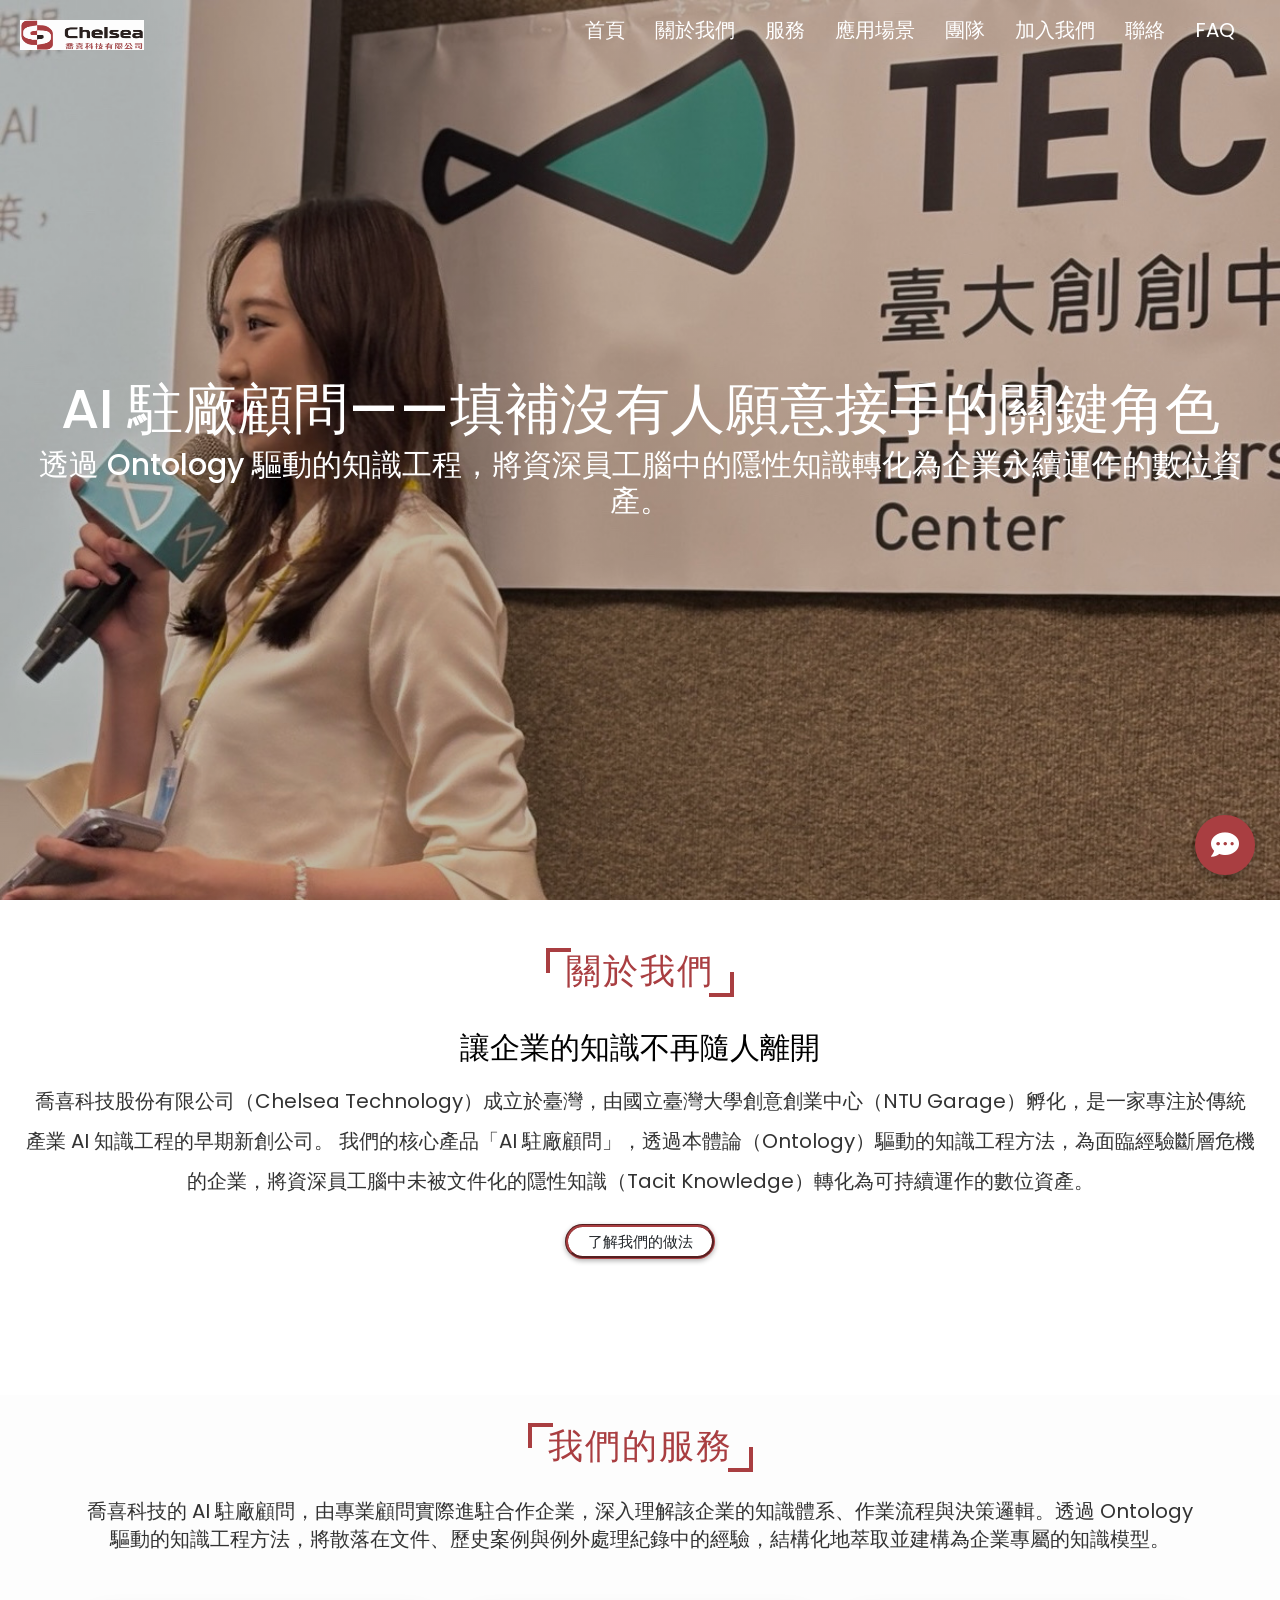
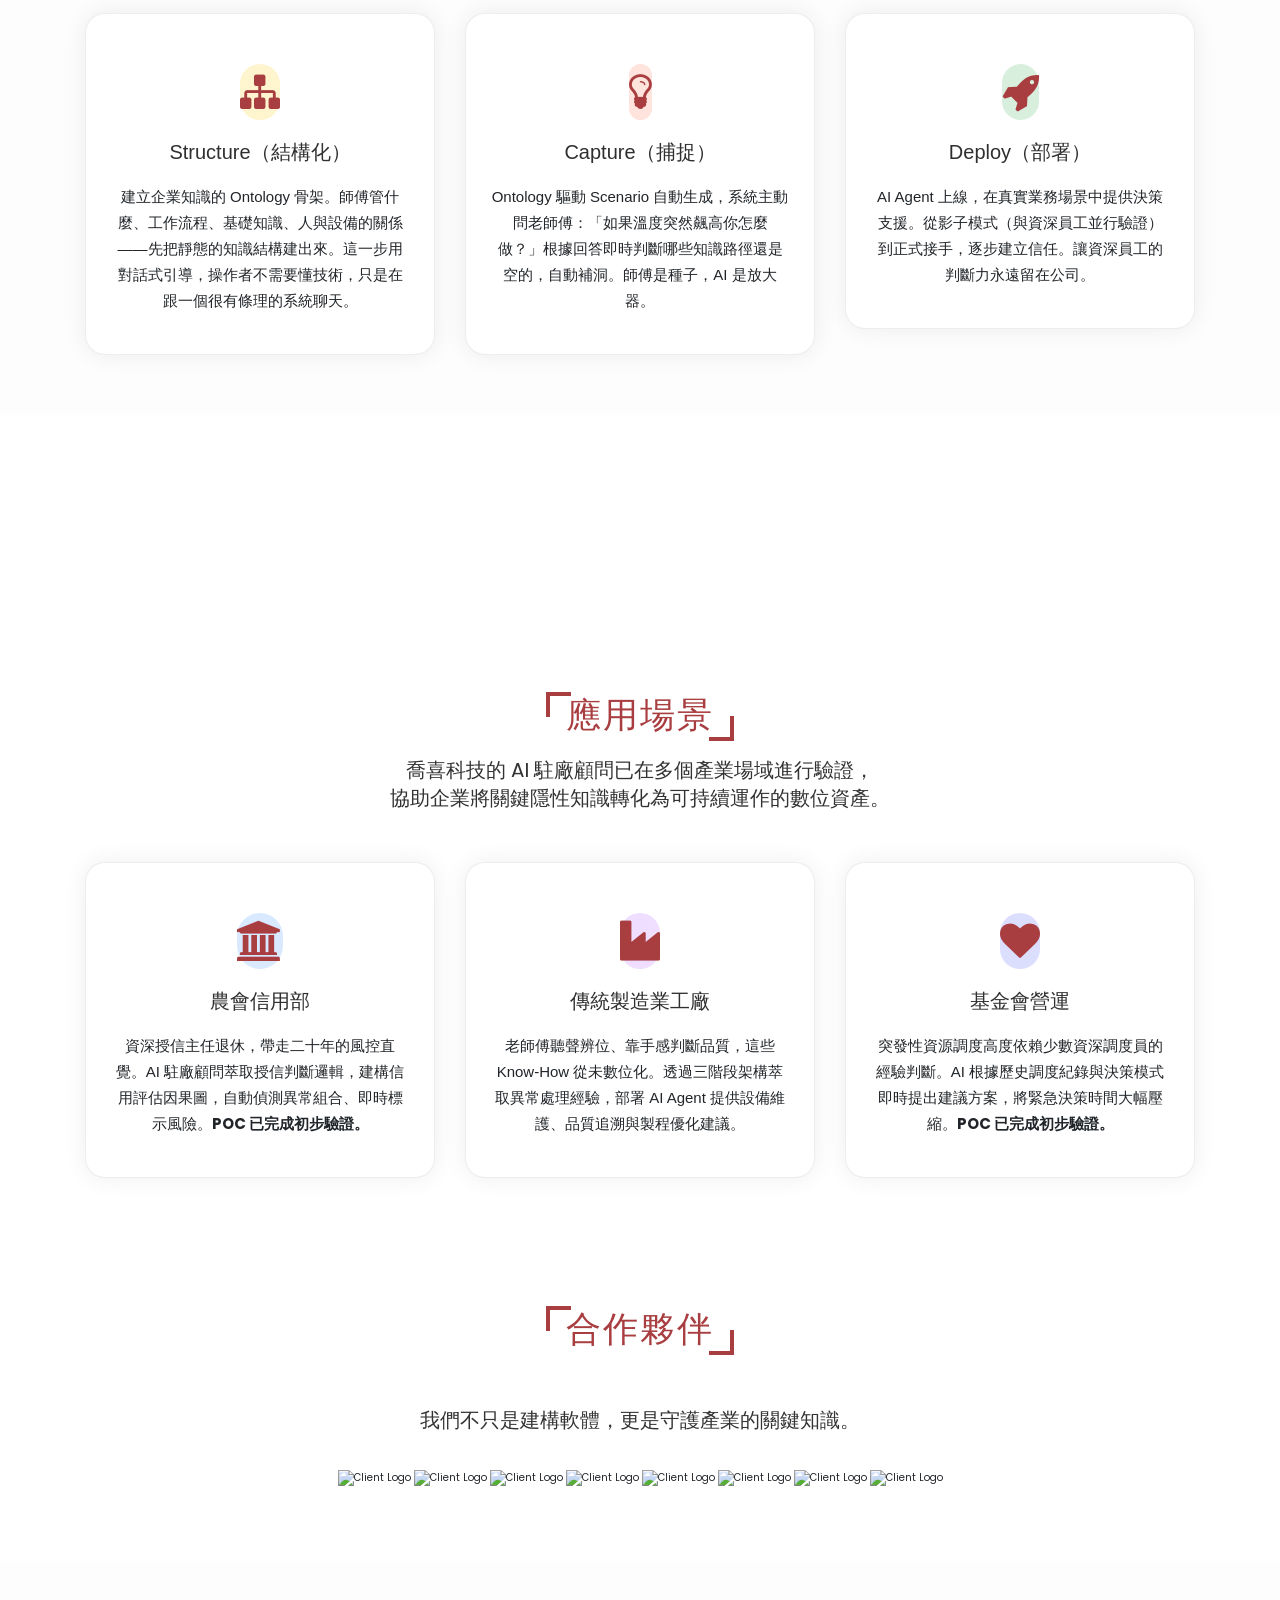
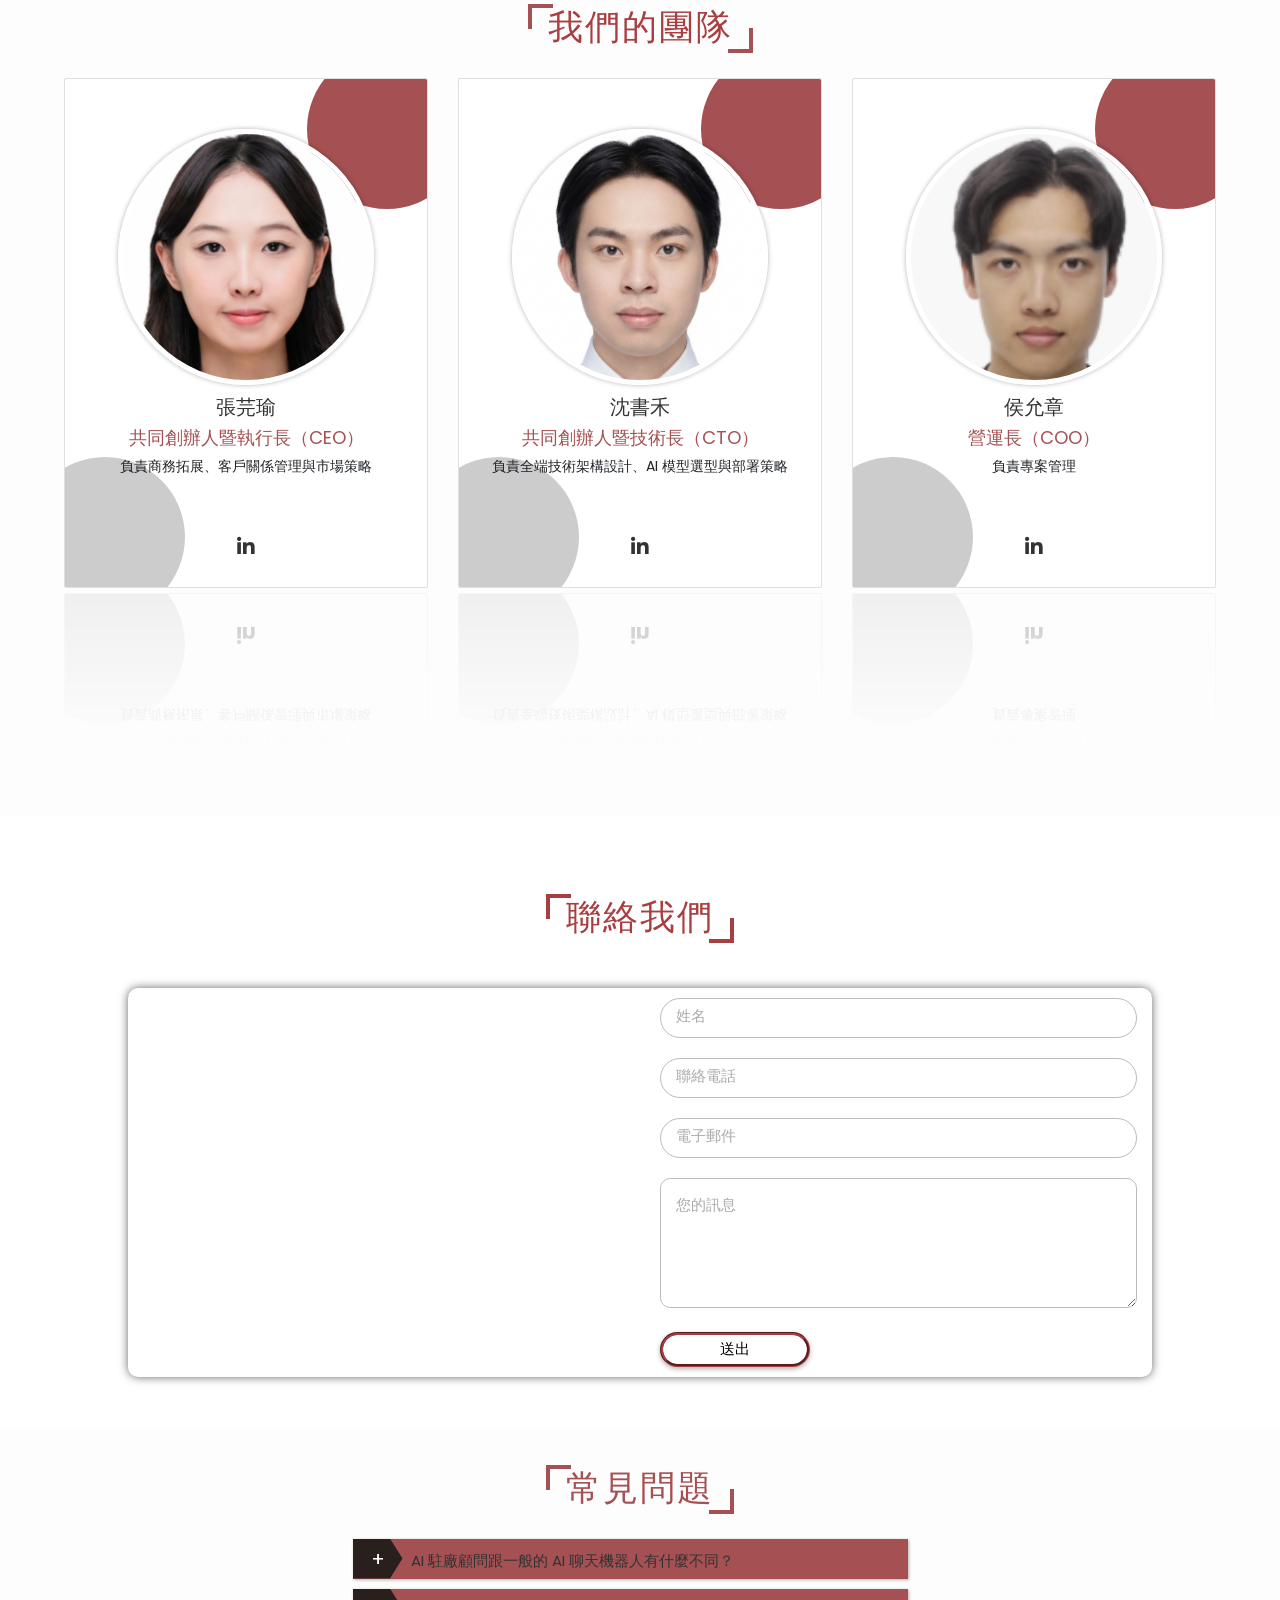
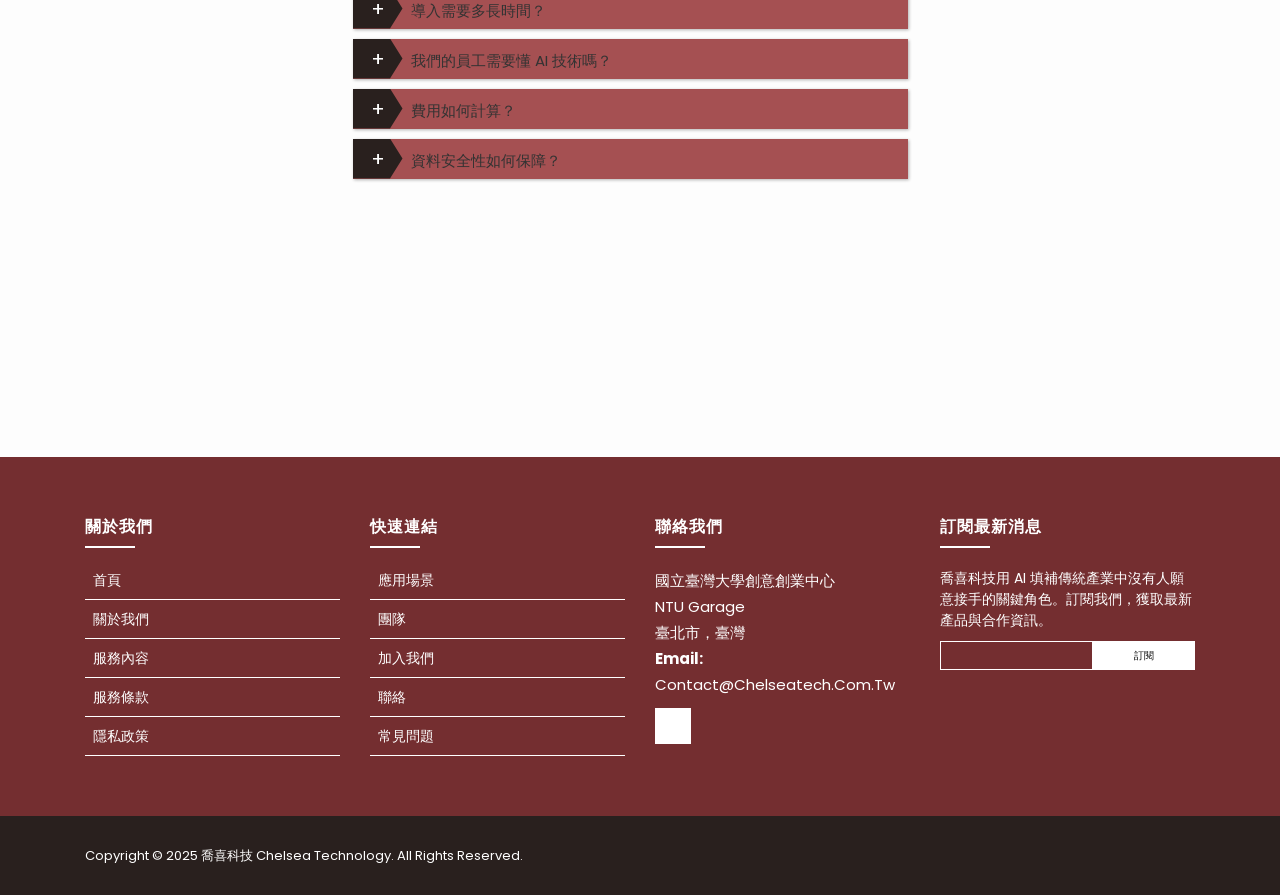
==== index.html @ 1f17132b "還原聊天視窗為最初版本 Co-Authored-By: Claude Opus 4.6 (1M context) <noreply@anthropic.com>" ====
<!DOCTYPE html>
<html lang="zh-TW">
<head>
    <meta charset="UTF-8">
    <meta http-equiv="X-UA-Compatible" content="IE=edge">
    <meta name="viewport" content="width=device-width, initial-scale=1.0">
    <title>喬喜科技 Chelsea Technology</title>
    <link rel="stylesheet" href="./css/style.css?v=3">
    <link rel="stylesheet" href="https://cdnjs.cloudflare.com/ajax/libs/font-awesome/5.15.3/css/all.min.css">
    <script src="https://cdnjs.cloudflare.com/ajax/libs/jquery/3.6.0/jquery.min.js"></script>
    <link rel="icon" href="./images/web-icon.png">
    <link rel="stylesheet" href="https://cdnjs.cloudflare.com/ajax/libs/twitter-bootstrap/4.1.3/css/bootstrap.min.css">
    <link rel="stylesheet" href="https://cdnjs.cloudflare.com/ajax/libs/ionicons/2.0.1/css/ionicons.min.css">
    <link rel="stylesheet" href="https://cdn.jsdelivr.net/npm/bootstrap@4.5.3/dist/css/bootstrap.min.css" integrity="sha384-TX8t27EcRE3e/ihU7zmQxVncDAy5uIKz4rEkgIXeMed4M0jlfIDPvg6uqKI2xXr2" crossorigin="anonymous">
    <link rel="stylesheet" href="https://stackpath.bootstrapcdn.com/font-awesome/4.7.0/css/font-awesome.min.css" integrity="sha384-wvfXpqpZZVQGK6TAh5PVlGOfQNHSoD2xbE+QkPxCAFlNEevoEH3Sl0sibVcOQVnN" crossorigin="anonymous">
    <link href="lib/bootstrap/css/bootstrap.min.css" rel="stylesheet">
    <link href="lib/ionicons/css/ionicons.min.css" rel="stylesheet">
    <link href="lib/owlcarousel/assets/owl.carousel.min.css" rel="stylesheet">
    <link href="lib/lightbox/css/lightbox.min.css" rel="stylesheet">
    <script src="./js/main.js"></script>
</head>
<body>
    <header class="header" style="background-color: #29201e;">
        <a href="#" class="logo"><img src="./images/web-icon.png" alt=""></a>
        <div class="fas fa-bars"></div>
        <nav class="navbar">
            <ul>
                <li><a href="#home">首頁</a></li>
                <li><a href="#about">關於我們</a></li>
                <li><a href="#service">服務</a></li>
                <li><a href="#portfolio">應用場景</a></li>
                <li><a href="#team">團隊</a></li>
                <li><a href="careers.html">加入我們</a></li>
                <li><a href="#contact">聯絡</a></li>
                <li><a href="#faq">FAQ</a></li>
            </ul>
        </nav>
    </header>

  <section id="home" class="home">
      <h1>AI 駐廠顧問——填補沒有人願意接手的關鍵角色</h1>
      <h2>透過 Ontology 驅動的知識工程，將資深員工腦中的隱性知識轉化為企業永續運作的數位資產。</h2>
    <div class="wave wave1"></div>
    <div class="wave wave2"></div>
    <div class="wave wave3"></div>
  </section>

  <section id="about" class="about">
    <h1 class="heading" style="color: #a93e41; border-color: #a93e41;">關於我們</h1>
    <div class="row">
        <div class="content">
            <h3>讓企業的知識不再隨人離開</h3>
            <p>喬喜科技股份有限公司（Chelsea Technology）成立於臺灣，由國立臺灣大學創意創業中心（NTU Garage）孵化，是一家專注於傳統產業 AI 知識工程的早期新創公司。
我們的核心產品「AI 駐廠顧問」，透過本體論（Ontology）驅動的知識工程方法，為面臨經驗斷層危機的企業，將資深員工腦中未被文件化的隱性知識（Tacit Knowledge）轉化為可持續運作的數位資產。</p>
            <a href="#service"><button class="btn">了解我們的做法</button></a>
        </div>
    </div>
  </section>

  <div class="pt-5 pb-5" style="background-color: #fdfdfd;">
    <div class="container">
      <div class="row">
        <div class="section-head col-sm-12" id="service">
          <h1 style="color: #a93e41;">我們的服務</h1>
          <p>喬喜科技的 AI 駐廠顧問，由專業顧問實際進駐合作企業，深入理解該企業的知識體系、作業流程與決策邏輯。透過 Ontology 驅動的知識工程方法，將散落在文件、歷史案例與例外處理紀錄中的經驗，結構化地萃取並建構為企業專屬的知識模型。
            </p>
        </div>
        <div class="col-lg-4 col-sm-6">
          <div class="item"> <span class="icon feature_box_col_one"><i class="fa fa-sitemap"></i></span>
            <h6>Structure（結構化）</h6>
            <p>建立企業知識的 Ontology 骨架。師傅管什麼、工作流程、基礎知識、人與設備的關係——先把靜態的知識結構建出來。這一步用對話式引導，操作者不需要懂技術，只是在跟一個很有條理的系統聊天。</p>
          </div>
        </div>
        <div class="col-lg-4 col-sm-6">
          <div class="item"> <span class="icon feature_box_col_two"><i class="fa fa-lightbulb-o"></i></span>
            <h6>Capture（捕捉）</h6>
            <p>Ontology 驅動 Scenario 自動生成，系統主動問老師傅：「如果溫度突然飆高你怎麼做？」根據回答即時判斷哪些知識路徑還是空的，自動補洞。師傅是種子，AI 是放大器。</p>
          </div>
        </div>
        <div class="col-lg-4 col-sm-6">
          <div class="item"> <span class="icon feature_box_col_three"><i class="fa fa-rocket"></i></span>
            <h6>Deploy（部署）</h6>
            <p>AI Agent 上線，在真實業務場景中提供決策支援。從影子模式（與資深員工並行驗證）到正式接手，逐步建立信任。讓資深員工的判斷力永遠留在公司。</p>
          </div>
        </div>
      </div>
    </div>
</div>

<script src="https://code.jquery.com/jquery-3.5.1.slim.min.js" integrity="sha384-DfXdz2htPH0lsSSs5nCTpuj/zy4C+OGpamoFVy38MVBnE+IbbVYUew+OrCXaRkfj" crossorigin="anonymous"></script>
<script src="https://cdn.jsdelivr.net/npm/bootstrap@4.5.3/dist/js/bootstrap.bundle.min.js" integrity="sha384-ho+j7jyWK8fNQe+A12Hb8AhRq26LrZ/JpcUGGOn+Y7RsweNrtN/tE3MoK7ZeZDyx" crossorigin="anonymous"></script>

  <section class="counters">
    <div class="container">
        <div>
            <i class="far fa-clock fa-4x"></i>
            <div class="counter" data-target="70">0</div>
            <h3>% 隱性知識保留率</h3>
        </div>
        <div>
            <i class="fas fa-gift fa-4x"></i>
            <div class="counter" data-target="50">0</div>
            <h3>% 新人培訓期縮短</h3>
        </div>
        <div>
            <i class="fas fa-users fa-4x"></i>
            <div class="counter" data-target="40">0</div>
            <h3>% 人工處理時間減少</h3>
        </div>
        <div>
            <i class="fas fa-award fa-4x"></i>
            <div class="counter" data-target="50">0</div>
            <h3>% 同產業導入時間縮短</h3>
        </div>
    </div>
</section>

<div class="pt-5 pb-5">
    <div class="container">
      <div class="row">
        <div class="section-head-1 col-sm-12" style="text-align: center;">
          <h4 style="margin-top: -5rem; color: #a93e41;" id="portfolio"><span>應用</span>場景</h4>

          <p>喬喜科技的 AI 駐廠顧問已在多個產業場域進行驗證，<br>協助企業將關鍵隱性知識轉化為可持續運作的數位資產。
            </p>
        </div>

        <div class="col-lg-4 col-sm-6">

          <div class="item"> <span class="icon feature_box_col_four"><i class="fa fa-university"></i></span>
            <h6>農會信用部</h6>

            <p>資深授信主任退休，帶走二十年的風控直覺。AI 駐廠顧問萃取授信判斷邏輯，建構信用評估因果圖，自動偵測異常組合、即時標示風險。<b>POC 已完成初步驗證。</b></p>
          </div>
        </div>

        <div class="col-lg-4 col-sm-6">
          <div class="item"> <span class="icon feature_box_col_five"><i class="fa fa-industry"></i></span>
            <h6>傳統製造業工廠</h6>
            <p>老師傅聽聲辨位、靠手感判斷品質，這些 know-how 從未數位化。透過三階段架構萃取異常處理經驗，部署 AI Agent 提供設備維護、品質追溯與製程優化建議。</p>
          </div>
        </div>
        <div class="col-lg-4 col-sm-6">
          <div class="item"> <span class="icon feature_box_col_six"><i class="fa fa-heart"></i></span>
            <h6>基金會營運</h6>
            <p>突發性資源調度高度依賴少數資深調度員的經驗判斷。AI 根據歷史調度紀錄與決策模式即時提出建議方案，將緊急決策時間大幅壓縮。<b>POC 已完成初步驗證。</b></p>
          </div>
        </div>
      </div>
    </div>
</div>




<div class="clients mt-100">
    <div class="container">
        <div class="section-header">
            <h2 style="color: #a93e41;">合作夥伴</h2>
            <p>
                我們不只是建構軟體，更是守護產業的關鍵知識。
            </p>
        </div>
        <div class="owl-carousel clients-carousel">
            <img src="./images/image.png" alt="Client Logo">
            <img src="./images/image.png" alt="Client Logo">
            <img src="./images/image.png" alt="Client Logo">
            <img src="./images/image.png" alt="Client Logo">
            <img src="./images/image.png" alt="Client Logo">
            <img src="./images/image.png" alt="Client Logo">
            <img src="./images/image.png" alt="Client Logo">
            <img src="./images/image.png" alt="Client Logo">
        </div>
    </div>
</div>
<a href="#" class="back-to-top"><i class="ion-ios-arrow-up"></i></a>
<script src="lib/jquery/jquery.min.js"></script>
<script src="lib/jquery/jquery-migrate.min.js"></script>
<script src="lib/bootstrap/js/bootstrap.bundle.min.js"></script>
<script src="lib/easing/easing.min.js"></script>
<script src="lib/waypoints/waypoints.min.js"></script>
<script src="lib/counterup/counterup.min.js"></script>
<script src="lib/owlcarousel/owl.carousel.min.js"></script>
<script src="lib/lightbox/js/lightbox.min.js"></script>

<section class="team" style="margin-top: 7rem;">
  <h1 class="heading" style="margin-top: -1.5rem; color: #a93e41;" id="team">我們的團隊</h1>
  <p></p>
  <div class="team-grid">
      <div class="card">
          <div class="image">
              <img src="./images/張.png" alt="張芫瑜">
          </div>
          <div class="info">
              <h3>張芫瑜</h3>
              <span>共同創辦人暨執行長（CEO）</span>
              <p style="font-size: 1.4rem; margin-top: 0.5rem;">負責商務拓展、客戶關係管理與市場策略</p>
              <div class="icons">
                  <a href="https://www.linkedin.com/" class="fab fa-linkedin"></a>
              </div>
          </div>
      </div>
      <div class="card">
          <div class="image">
              <img src="./images/沈.png" alt="沈書禾">
          </div>
          <div class="info">
              <h3>沈書禾</h3>
              <span>共同創辦人暨技術長（CTO）</span>
              <p style="font-size: 1.4rem; margin-top: 0.5rem;">負責全端技術架構設計、AI 模型選型與部署策略</p>
              <div class="icons">
                  <a href="https://www.linkedin.com/" class="fab fa-linkedin"></a>
              </div>
          </div>
      </div>
      <div class="card">
          <div class="image">
              <img src="./images/侯.png" alt="侯允章">
          </div>
          <div class="info">
              <h3>侯允章</h3>
              <span>營運長（COO）</span>
              <p style="font-size: 1.4rem; margin-top: 0.5rem;">負責專案管理</p>
              <div class="icons">
                  <a href="https://www.linkedin.com/" class="fab fa-linkedin"></a>
              </div>
          </div>
      </div>
  </div>
</section>

<section id="contact" class="contact">
    <h1 class="heading" style="color: #a93e41;">聯絡我們</h1>
</section>
<div class="contact-in">
    <div class="contact-map">
        <iframe src="https://www.google.com/maps/embed?pb=!1m18!1m12!1m3!1d3615.002!2d121.5397!3d25.0173!2m3!1f0!2f0!3f0!3m2!1i1024!2i768!4f13.1!3m3!1m2!1s0x3442a989d5c38f01%3A0x27b50e0f2bfc5a6a!2z5ZyL56uL6Ie654Gj5aSn5a245Yib5oSP5Ym15qWt5Lit5b-D!5e0!3m2!1szh-TW!2stw" width="100%" height="auto" style="border:0;" allowfullscreen="" loading="lazy"></iframe>
    </div>
    <div class="contact-form">
        <form action="./contactme.php" method="POST">
            <input type="text" name="name" placeholder="姓名" class="contact-form-txt" required>
            <input type="tel" id="phone" name="phone" pattern="[0-9]{10}" required placeholder="聯絡電話" maxlength="10" class="contact-form-phone">
            <input type="email" name="email" placeholder="電子郵件" class="contact-form-email" required>
            <textarea placeholder="您的訊息" name="message" class="contact-form-txtarea" required></textarea>
            <input type="submit" value="送出" name="submit" class="contact-form-btn">
        </form>
    </div>
    </div>

    <section class="faq">
      <h1 class="heading" style="margin-top: -2rem; color: #a55052;" id="faq">常見問題</h1>
      <div class="row">
          <div class="accordion-container">
              <div class="accordion">
                  <div class="accordion-header">
                      <span>+</span>
                      <h3>AI 駐廠顧問跟一般的 AI 聊天機器人有什麼不同？</h3>
                  </div>
                  <div class="accordion-body">
                      <p>一般聊天機器人只是搜尋工具，回答通用問題。AI 駐廠顧問透過 Ontology 驅動的知識工程，真正理解「為什麼這份文件在這個情境下重要」。它不只找到正確的文件，更理解文件在特定業務情境下的意義與關聯。</p>
                  </div>
              </div>
              <div class="accordion">
                  <div class="accordion-header">
                      <span>+</span>
                      <h3>導入需要多長時間？</h3>
                  </div>
                  <div class="accordion-body">
                      <p>導入分為三個階段：結構化（Structure）、捕捉（Capture）、部署（Deploy）。具體時間取決於企業規模與知識複雜度。同產業第二家客戶的導入時間預估可縮短 40-50%，因為已有產業 Ontology 可遷移。</p>
                  </div>
              </div>
              <div class="accordion">
                  <div class="accordion-header">
                      <span>+</span>
                      <h3>我們的員工需要懂 AI 技術嗎？</h3>
                  </div>
                  <div class="accordion-body">
                      <p>完全不需要。知識萃取流程設計為 idiot-proof，不需要 AI 專家駐廠。操作者只是在跟一個很有條理的系統聊天，按流程即可完成知識萃取。</p>
                  </div>
              </div>
              <div class="accordion">
                  <div class="accordion-header">
                      <span>+</span>
                      <h3>費用如何計算？</h3>
                  </div>
                  <div class="accordion-body">
                      <p>定價邏輯不是按軟體功能收費，而是按省下那個找不到的人的成本來算。客戶買的不是軟體，是「這個位子以後不用再找人坐」。歡迎預約諮詢，我們會根據您的需求提供客製化方案。</p>
                  </div>
              </div>
              <div class="accordion">
                  <div class="accordion-header">
                      <span>+</span>
                      <h3>資料安全性如何保障？</h3>
                  </div>
                  <div class="accordion-body">
                      <p>我們的系統採用 JWT / RBAC 認證機制，並依據 OWASP LLM Top 10 進行風險評估。企業的知識資產全程加密處理，確保資料安全。</p>
                  </div>
              </div>
          </div>
      </div>
  </section>

    <div class="footer">
      <div class="footer-top">
          <div class="container">
              <div class="row">
                  <div class="col-lg-3 col-md-6 footer-links">
                      <h4>關於我們</h4>
                      <ul>
                          <li><i class="ion-ios-arrow-forward"></i> <a href="#">首頁</a></li>
                          <li><i class="ion-ios-arrow-forward"></i> <a href="#about">關於我們</a></li>
                          <li><i class="ion-ios-arrow-forward"></i> <a href="#service">服務內容</a></li>
                          <li><i class="ion-ios-arrow-forward"></i> <a href="#">服務條款</a></li>
                          <li><i class="ion-ios-arrow-forward"></i> <a href="#">隱私政策</a></li>
                      </ul>
                  </div>

                  <div class="col-lg-3 col-md-6 footer-links">
                      <h4>快速連結</h4>
                      <ul>
                          <li><i class="ion-ios-arrow-forward"></i> <a href="#portfolio">應用場景</a></li>
                          <li><i class="ion-ios-arrow-forward"></i> <a href="#team">團隊</a></li>
                          <li><i class="ion-ios-arrow-forward"></i> <a href="careers.html">加入我們</a></li>
                          <li><i class="ion-ios-arrow-forward"></i> <a href="#contact">聯絡</a></li>
                          <li><i class="ion-ios-arrow-forward"></i> <a href="#faq">常見問題</a></li>
                      </ul>
                  </div>

                  <div class="col-lg-3 col-md-6 footer-contact" style="font-size: 1.5rem;">
                      <h4>聯絡我們</h4>
                      <p>
                          國立臺灣大學創意創業中心<br>
                          NTU Garage<br>
                          臺北市，臺灣 <br>
                          <strong>Email:</strong> contact@chelseatech.com.tw<br>
                      </p>

                      <div class="social-links">
                          <a href="https://www.linkedin.com/"><i class="ion-logo-linkedin"></i></a>
                      </div>

                  </div>

                  <div class="col-lg-3 col-md-6 footer-newsletter">
                      <h4>訂閱最新消息</h4>
                      <p>喬喜科技用 AI 填補傳統產業中沒有人願意接手的關鍵角色。訂閱我們，獲取最新產品與合作資訊。</p>
                      <form action="" method="post">
                          <input type="email" name="email"><input type="submit"  value="訂閱">
                      </form>
                  </div>

              </div>
          </div>
      </div>

      <div class="container">
          <div class="row align-items-center">
              <div class="col-md-6 copyright" style="color: #fff; font-size: 1.3rem;">
                  Copyright &copy; 2025 喬喜科技 Chelsea Technology. All Rights Reserved.
              </div>
          </div>
      </div>
  </div>

  <a href="#" class="back-to-top"><i class="ion-ios-arrow-up"></i></a>

  <!-- AI Chat Widget -->
  <div id="chat-toggle" onclick="toggleChat()">
    <i class="fas fa-comment-dots"></i>
  </div>
  <div id="chat-widget" style="display:none;">
    <div id="chat-header">
      <span>喬喜科技 AI 助理</span>
      <span id="chat-close" onclick="toggleChat()">&times;</span>
    </div>
    <div id="chat-messages">
      <div class="chat-msg bot">您好！我是喬喜科技的 AI 助理，有任何關於我們產品或服務的問題，歡迎詢問！</div>
    </div>
    <div id="chat-input-area">
      <input type="text" id="chat-input" placeholder="輸入您的問題..." onkeydown="if(event.key==='Enter')sendChat()">
      <button onclick="sendChat()"><i class="fas fa-paper-plane"></i></button>
    </div>
  </div>

  <style>
    #chat-toggle {
      position: fixed;
      bottom: 25px;
      right: 25px;
      width: 60px;
      height: 60px;
      background: #a93e41;
      color: #fff;
      border-radius: 50%;
      display: flex;
      align-items: center;
      justify-content: center;
      font-size: 28px;
      cursor: pointer;
      box-shadow: 0 4px 12px rgba(0,0,0,0.3);
      z-index: 9999;
      transition: background 0.3s;
    }
    #chat-toggle:hover { background: #742e30; }

    #chat-widget {
      position: fixed;
      bottom: 100px;
      right: 25px;
      width: 380px;
      max-height: 500px;
      background: #fff;
      border-radius: 12px;
      box-shadow: 0 8px 30px rgba(0,0,0,0.2);
      z-index: 9999;
      display: flex;
      flex-direction: column;
      overflow: hidden;
      font-family: 'Poppins', sans-serif;
    }

    #chat-header {
      background: #a93e41;
      color: #fff;
      padding: 14px 18px;
      font-size: 16px;
      font-weight: 600;
      display: flex;
      justify-content: space-between;
      align-items: center;
    }

    #chat-close {
      cursor: pointer;
      font-size: 22px;
      line-height: 1;
    }

    #chat-messages {
      flex: 1;
      overflow-y: auto;
      padding: 16px;
      max-height: 350px;
      min-height: 200px;
    }

    .chat-msg {
      margin-bottom: 12px;
      padding: 10px 14px;
      border-radius: 10px;
      font-size: 14px;
      line-height: 1.5;
      max-width: 85%;
      word-wrap: break-word;
      text-transform: none;
    }

    .chat-msg.bot {
      background: #f2f2f2;
      color: #29201e;
      align-self: flex-start;
    }

    .chat-msg.user {
      background: #a93e41;
      color: #fff;
      margin-left: auto;
    }

    #chat-input-area {
      display: flex;
      border-top: 1px solid #eee;
      padding: 10px;
    }

    #chat-input {
      flex: 1;
      border: 1px solid #ddd;
      border-radius: 20px;
      padding: 8px 16px;
      font-size: 14px;
      outline: none;
      text-transform: none;
    }

    #chat-input-area button {
      background: #a93e41;
      color: #fff;
      border: none;
      border-radius: 50%;
      width: 38px;
      height: 38px;
      margin-left: 8px;
      cursor: pointer;
      font-size: 16px;
      display: flex;
      align-items: center;
      justify-content: center;
    }

    #chat-input-area button:hover { background: #742e30; }

    @media (max-width: 500px) {
      #chat-widget {
        width: calc(100vw - 30px);
        right: 15px;
        bottom: 90px;
      }
    }
  </style>

  <script>
    const chatHistory = [];

    function toggleChat() {
      const w = document.getElementById('chat-widget');
      w.style.display = w.style.display === 'none' ? 'flex' : 'none';
    }

    async function sendChat() {
      const input = document.getElementById('chat-input');
      const msg = input.value.trim();
      if (!msg) return;

      appendMsg(msg, 'user');
      input.value = '';
      chatHistory.push({ role: 'user', content: msg });

      const typing = appendMsg('正在思考中...', 'bot');

      try {
        const res = await fetch('https://chels.thepraxisai.com', {
          method: 'POST',
          headers: { 'Content-Type': 'application/json' },
          body: JSON.stringify({ messages: chatHistory }),
        });

        const data = await res.json();

        if (data.reply) {
          typing.textContent = data.reply;
          chatHistory.push({ role: 'assistant', content: data.reply });
        } else {
          typing.textContent = '抱歉，目前無法回應，請稍後再試或透過聯絡表單與我們聯繫。';
        }
      } catch (e) {
        typing.textContent = '抱歉，連線發生錯誤，請稍後再試。';
      }
    }

    function appendMsg(text, role) {
      const container = document.getElementById('chat-messages');
      const div = document.createElement('div');
      div.className = 'chat-msg ' + role;
      div.textContent = text;
      container.appendChild(div);
      container.scrollTop = container.scrollHeight;
      return div;
    }
  </script>

</body>
</html>
---- css/style.css ----
@import url('https://fonts.googleapis.com/css2?family=Poppins:ital,wght@0,200;0,300;0,400;0,500;1,100;1,300;1,400;1,500&display=swap');

*{
    font-family: 'Poppins', sans-serif;
    margin: 0;
    padding: 0;
    box-sizing: border-box;
    text-transform: capitalize;
    transition: all .2s linear;
    text-decoration: none;
}

html{
    font-size: 62.5%;
}

body{
    overflow-x: hidden;
}

.heading, .clients .section-header h2, .section-head h1, .testimonials .section-header h2, .section-head-1 h4{
    margin: 2rem;
    padding-top: 6rem;
    display: inline-block;
    font-size: 3.5rem;
    color: #a93e41;
    position: relative;
    letter-spacing: .2rem;
}

.heading::before, .heading::after, .clients .section-header h2::before, .clients .section-header h2::after, .section-head h1::before, .section-head h1::after, .testimonials .section-header h2::before, .testimonials .section-header h2::after, .section-head-1 h4::before, .section-head-1 h4::after{
    content: '';
    position: absolute;
    height: 2.5rem;
    width: 2.5rem;
    border-top: .4rem solid #a93e41;
    border-left: .4rem solid #a93e41;
}

.faq .heading::before, .faq .heading::after{
    border-top: .4rem solid #a55052;
    border-left: .4rem solid #a55052;
}

.heading::before, .clients .section-header h2::before, .section-head h1::before, .testimonials .section-header h2::before, .section-head-1 h4::before{
    top: 5.8rem;
    left: -2rem;
}

.heading::after, .clients .section-header h2::after, .section-head h1::after, .testimonials .section-header h2::after, .section-head-1 h4::after{
    bottom: -.5rem;
    right: -2rem;
    transform: rotate(180deg);
}

.row .btn{
    outline: none;
    border: none;
    border-radius: 5rem;
    background: white;
    border-style: groove;
    border-color: #a93e41;
    font-size: 1.5rem;
    cursor: pointer;
    height: 3.5rem;
    width: 15rem;
    box-shadow: 0 .2rem .5rem rgba(0,0,0,.3);
}

.communicate .btn{
    outline: none;
    border: none;
    border-radius: 5rem;
    background: white;
    border-style: groove;
    border-color: #a93e41;
    font-size: 1.5rem;
    cursor: pointer;
    height: 3.5rem;
    width: 15rem;
    box-shadow: 0 .2rem .5rem rgba(0,0,0,.3);
}

.row .btn:hover{
    letter-spacing: .1rem;
    opacity: .9;
    color: white;
    background: #a93e41;
}

.communicate .btn:hover{
    letter-spacing: .1rem;
    opacity: .9;
    color: white;
    background: #a55052;
}

.header{
    display: flex;
    align-items: center;
    justify-content: space-between;
    width: 100%;
    padding: 1rem 2rem;
    position: fixed;
    top: 0;
    left: 0;
    z-index: 100;
    background-color: #f5f4f4;
}

.header .logo img{
    width: 130%;
    height: 3rem;
    top: 0;
    left: 0;
}

.header .navbar ul{
    list-style-type: none;
    display: flex;
    align-items: center;
    justify-content: space-around;
}

.header .navbar ul li{
    margin: 0 1.5rem;
}

.header .navbar ul li a{
    font-size: 2rem;
    color: #fff;
}

.header .navbar ul li a:hover{
    color: #a55052;
    text-decoration: underline;
}

.header .logo i{
    padding: 0.5rem;
}

.header .fa-bars{
    color: #fff;
    cursor: pointer;
    font-size: 3rem;
    display: none;
}

.home{
    min-height: 100vh;
    width: 100vw;
    background-image: linear-gradient(rgba(0,0,0,0.25), rgba(0,0,0,0.25)), url(../images/IMG_0012.JPG);
    background-size: cover;
    display: flex;
    align-items: center;
    justify-content: center;
    flex-flow: column;
    text-align: center;
    padding: 0 1rem;
    position: relative;
    overflow: hidden !important;
}

.home h1{
    color: #fff;
    font-size: 5.5rem;
}

.home h2{
    color: #fff;
    font-size: 3rem;
}

.home .wave{
    position: absolute;
    bottom: -.5rem;
    left: 0;
    height: 11rem;
    width: 100%;
    background: url(../images/wave.png);
    background-size: 100rem 11rem;
    animation: waves 8s linear infinite;
    background-repeat: repeat-x;
}

.home .wave2{
    animation-direction: reverse;
    animation-duration: 6s;
    opacity: .3;
}

.home .wave3{
    animation-duration: 4s;
    opacity: .5;
}

@keyframes waves{
    0%{
        background-position-x: 0;
    }
    100%{
        background-position-x: 100rem;
    }
}

.about{
    min-height: 55vh;
    width: 100vw;
    top: -3rem;
    text-align: center;
    position: relative;
    overflow: hidden;
    line-height: 10rem;
}

.about .row{
    line-height: 4rem;
    display: flex;
    align-items: center;
    justify-content: space-around;
    padding: 0 4rem;
}

.about .row .content{
    text-align: center;
}

.about .row .content h3{
    font-size: 3rem;
    color: black;
}

.about .row .content p{
    font-size: 2rem;
    color: #333;
    padding: 1rem 0;
}
.pt-5 .container .row .section-head p{
    font-size: 2rem;
    color: #333;
    padding: 1rem 0;
}
  .section-head{
    margin-bottom: 60px;
    text-align: center;
    margin-top: -8rem;
  }
  .section-head p{
    font-size: 20px;
    line-height: 28px;
    text-align: center;
  }
  .item{
    background:#fff;
    text-align: center;
    padding:30px 25px;
    box-shadow: 0 0 25px rgba(0,0,0,0.07);
    border-radius: 20px;
    margin-bottom: 30px;
    margin-top: -2rem;
    border:5px solid rgba(0,0,0,0.07);
    -webkit-transition:all 0.5s ease 0s;
    transition:all 0.5s ease 0s;
  }
  .item:hover{
    background:#f2d5d6;
    box-shadow: 0 8px 20px 0 rgba(0,0,0,0.2);
    -webkit-transition:all 0.5s ease 0s;
    transition:all 0.5s ease 0s;
  }
  .item:hover .item,
  .item:hover span.icon{
    background:#fff;
    border-radius: 10px;
    -webkit-transition:all 0.5s ease 0s;
    transition:all 0.5s ease 0s;
  }
  .item h6{
      font-size: 2rem;
  }
  .item:hover h6,
  .item:hover p{
    color:#29201e;
    -webkit-transition:all 0.5s ease 0s;
    transition:all 0.5s ease 0s;
  }
  .item .icon{
    font-size:40px;
    margin-bottom: 25px;
    color:yellow;
    width:90px;
    height:90px;
    line-height: 96px;
    border-radius: 50px;
  }
  .item .feature_box_col_one{
    background:rgba(247,198,5,0.2);
    color:#a93e41;
  }
  .item .feature_box_col_two{
    background: rgba(255, 77, 28, 0.15);
    color:#a93e41;
  }
  .item .feature_box_col_three{
    background:rgba(0,147,38,0.15);
    color:#a93e41;
  }
  .item .feature_box_col_four{
    background:rgba(0,108,255,0.15);
    color:#a93e41;
  }
  .item .feature_box_col_five{
    background:rgba(146,39,255,0.15);
    color:#a93e41;
  }
  .item .feature_box_col_six{
    background:rgba(23,39,246,0.15);
    color:#a93e41;
  }
  .item p{
    font-size: 15px;
    line-height: 26px;
  }
  .item h6{
    margin-bottom: 20px;
    color:#2f2f2f;
  }   

.counters {
	background: linear-gradient(135deg, #a93e41 0%, #29201e 100%);
    background-size: cover;
    background-attachment: fixed;
    background-repeat: no-repeat;
	color: #fff;
	padding: 40px 20px;
}

.counters .container {
	display: grid;
	grid-template-columns: repeat(4, 1fr);
	grid-gap: 30px;
	text-align: center;
}

.counters i {
	color: #fff;
	margin-bottom: 5px;
}

.counters .counter {
	font-size: 45px;
	margin: 10px 0;
}

@media (max-width: 700px) {
	.counters .container {
		grid-template-columns: repeat(2, 1fr);
	}

	.counters .container > div:nth-of-type(1),
	.counters .container > div:nth-of-type(2) {
		border-bottom: 1px #a55052 solid;
		padding-bottom: 20px;
	}
}

.section-head-1{
    margin-bottom: 60px;
    background-size: 200%;
    background-position: left;

  }
  .section-head-1 p{
    color:#333;
    font-size: 20px;
    line-height: 28px;
    text-align: center;
  }
  .item{
    background:#fff;
    text-align: center;
    padding:30px 25px;
    box-shadow: 0 0 25px rgba(0,0,0,0.07);
    border-radius: 20px;
    margin-bottom: 30px;
    border: 1px solid rgba(0,0,0,0.07);
    -webkit-transition:all 0.7s ease 0s;
    transition:all 0.7 ease 0s;
    
  }
  .item:hover{
    background-image: linear-gradient(to bottom right, #f2d5d6 0%, #fdfdfd 100%);
    background-position: right;
    transition: background-position 3s;
    box-shadow: 0 1px 1px 0 rgba(0,0,0,0.2);
    -webkit-transition:all 0.5s ease 0s;
    transition:all 0.7s ease 0s;
  }
  .item:hover .item,
  .item:hover span.icon{
    background:#fff;
    border-radius: 10px;
    -webkit-transition:all 0.5s ease 0s;
    transition:all 0.5s ease 0s;
  }
  .item:hover h6,
  .item:hover p{
    color:#29201e;
    -webkit-transition:all 0.5s ease 0s;
    transition:all 0.5s ease 0s;
  }
  .item .icon{
    font-size:40px;
    margin-bottom: 25px;
    color:yellow;
    width:90px;
    height:90px;
    line-height: 96px;
    border-radius: 50px;
  }
  .item .feature_box_col_one{
    background:rgba(247,198,5,0.2);
    color:#a93e41;
  }
  .item .feature_box_col_two{
    background: rgba(255, 77, 28, 0.15);
    color:#a93e41;
    
  }
  .item .feature_box_col_three{
    background:rgba(0,147,38,0.15);
    color:#a93e41;
  }
  .item .feature_box_col_four{
    background:rgba(0,108,255,0.15);
    color:#a93e41;
    
  }
  .item .feature_box_col_five{
    background:rgba(146,39,255,0.15);
    color:#a93e41;
  }
  .item .feature_box_col_six{
    background:rgba(23,39,246,0.15);
    color:#a93e41;
  }
  .item p{
    font-size: 15px;
    font-family: "Varela Round",Arial,"Helvetica Neue",Helvetica,sans-serif;
    line-height: 26px;
  }
  .item h6{
    margin-bottom: 20px;
    font-family: "Varela Round",Arial,"Helvetica Neue",Helvetica,sans-serif;
    color:#2f2f2f;
  }

.communicate{
    text-align: center;
    align-items: center;
    background: linear-gradient(135deg, #29201e 0%, #a55052 100%);
    background-repeat: no-repeat;
    background-size: cover;
    background-attachment: fixed;
    color: #fff;
    min-height: 35vh;
    padding: 40px 20px;
}  

.communicate h3{
    margin-top: 3rem;
    font-size: 3rem;
}

.communicate p{
    font-size: 2rem;
}

.testimonials {
    position: relative;
    padding: 90px 0 60px 0;
    background: #f2f2f2;
}

.testimonials .testimonial-item {
    position: relative;
    margin: 0 15px 30px 15px;
    background: #ffffff;
}

.testimonials .testimonial-img {
    position: relative;
    background: #000000;
    overflow: hidden;
}

.testimonials .testimonial-text {
    position: relative;
    width: 100%;
    padding: 30px 15px;
    text-align: center;
    background: #ffffff;
}

.testimonials .testimonial-text h3 {
    font-size: 18px;
    font-weight: 700;
    margin-bottom: 10px;
}

.testimonials .testimonial-text h4 {
    font-size: 12px;
    font-weight: 300;
    text-transform: uppercase;
}

.testimonials .testimonial-text p {
    margin: 0;
    font-size: 16px;
    font-weight: 300;
}

.testimonials .owl-nav,
.testimonials .owl-dots {
    margin-top: 5px;
    text-align: center;
}

.testimonials .owl-dot {
    display: inline-block;
    margin: 0 5px;
    width: 12px;
    height: 12px;
    border-radius: 50%;
    background-color: #dddddd;
}

.testimonials .owl-dot.active {
    background-color: #a93e41;
}

@media (max-width: 575px) {
    .testimonials .testimonial-text {
        padding: 25px;
    }
}

.clients {
    position: relative;
    padding: 90px 0;
    text-align: center;
    margin-top: -10rem;
    margin-bottom: -10rem;
}

.clients .section-header p {
    padding-bottom: 10px;
    margin-top: 2.5rem;
    text-align: center;
    font-size: 2rem;
    color: #333;
    padding: 1rem 0;
}

.clients img {
    max-width: 100%;
    opacity: 1;
    transition: 0.3s;
    padding: 15px 0;
}

.clients img:hover {
    opacity: .5;
}

.clients .owl-nav,
.clients .owl-dots {
    margin-top: 5px;
    text-align: center;
}

.clients .owl-dot {
    display: inline-block;
    margin: 0 5px;
    width: 12px;
    height: 12px;
    border-radius: 50%;
    background-color: #ddd;
}

.clients .owl-dot.active {
    background-color: #a93e41;
}    

.team{
    min-width: 100vw;
    min-height: 95vh;
    text-align: center;
    background-color: #fdfdfd;
}

.team .heading{
    color: #a93e41;
}

.team .heading::before, .team .heading::after{
    border-color: #a55052;
}

.team .team-grid{
    display: flex;
    justify-content: center;
    align-items: stretch;
    gap: 3rem;
    padding: 0 5%;
    flex-wrap: wrap;
}

.team .team-grid .card{
    flex: 1 1 0;
    max-width: 33%;
    min-width: 28rem;
    height: auto;
    background-color: #fff;
    text-align: center;
    padding-bottom: 2rem;
    position: relative;
    overflow: hidden;
    -webkit-box-reflect: below 5px linear-gradient(transparent 70%, #0004);
    transition: 0.5s;
}

.team .team-grid .card:hover{
    transform: translateY(-10px);
    cursor: pointer;
}


.team .team-grid .card .image{
    margin: 1rem 0;
    padding-top: 4rem;
}

.team .team-grid .card .image img{
    height: clamp(20rem, 20vw, 30rem);
    width: clamp(20rem, 20vw, 30rem);
    border-radius: 50%;
    border: .5rem solid #fff;
    box-shadow: 0 0 .5rem rgba(0,0,0,.3);
    object-fit: cover;
}

.team .team-grid .card .info h3{
    font-size: 2rem;
    color: #333;
}

.team .team-grid .card .info span{
    font-size: 1.8rem;
    color: #a55052;
}

.team .team-grid .card .info .icons a{
    margin-top: 4rem;
    padding-top: 0 1rem;
    font-size: 2rem;
    color: #333;
    align-items: center;
    justify-content: center;
    padding: 1rem;
}

.team .team-grid .card .info .icons .fa-facebook-f:hover, .footer .icons .fa-facebook-f:hover{
    color: #4267B2;
    text-decoration: none;
}

.team .team-grid .card .info .icons .fa-twitter:hover, .footer .icons .fa-twitter:hover{
    color: #1DA1F2;
    text-decoration: none;
}

.team .team-grid .card .info .icons .fa-instagram:hover, .footer .icons .fa-instagram:hover{
    color: #C13584;
    text-decoration: none;
}

.team .team-grid .card .info .icons .fa-linkedin:hover, .footer .icons .fa-linkedin:hover{
    color: #2867B2;
    text-decoration: none;
}

.team .team-grid .card::before, .team .team-grid .card::after{
    content: '';
    position: absolute;
    border-radius: 50%;
    height: 16rem;
    width: 16rem;
    z-index: -1;
}

.team .team-grid .card::before{
    background: #a55052;
    top: -3rem;
    right: -4rem;
}

.team .team-grid .card::after{
    background: #ccc;
    bottom: -3rem;
    left: -4rem;
}

.contact{
    text-align: center;
    align-items: center;
}

.contact .heading{
    margin-bottom: 5rem;
}

.contact-in
		{
			width: 80%;
			height: auto;
			margin: auto auto 5rem auto;
			display: flex;
			flex-wrap: wrap;
			padding: 10px;
			border-radius: 10px;
			background: #fff;
			box-shadow: 0px 0px 10px 0px #666;
		}

		.contact-map
		{
			width: 100%;
			height: auto;
			flex: 50%;
		}
		.contact-map iframe
		{
			width: 100%;
			height: 100%;
		}
		.contact-form
		{
			width: 100%;
			height: auto;
			flex: 50%;
			text-align: left;
		}
		.contact-form-txt
		{
            margin-left: 2rem;
			width: 95%;
			height: 40px;
			color: #000;
			border: 1px solid #bcbcbc;
			border-radius: 50px;
			outline: none;
			margin-bottom: 20px;
			padding: 15px;
		}
        .contact-form-email
		{
            margin-left: 2rem;
			width: 95%;
			height: 40px;
			color: #000;
			border: 1px solid #bcbcbc;
			border-radius: 50px;
			outline: none;
			margin-bottom: 20px;
			padding: 15px;
		}
		.contact-form-txt::placeholder
		{
			color: #aaa;
            font-size: 1.5rem;
		}
        .contact-form-email::placeholder
		{
			color: #aaa;
            font-size: 1.5rem;
		}
		.contact-form-txtarea
		{
            margin-left: 2rem;
			width: 95%;
			height: 130px;
			color: #000;
			border: 1px solid #bcbcbc;
			border-radius: 10px;
			outline: none;
			margin-bottom: 20px;
			padding: 15px;
			font-family: 'Poppins', sans-serif;
		}
		.contact-form-txtarea::placeholder
		{
			color: #aaa;
            font-size: 1.5rem;
		}

		.contact-form-btn
		{
            margin-left: 2rem;
            outline: none;
            border: none;
            border-radius: 5rem;
            background: white;
            border-style: groove;
            border-color: #a93e41;
            font-size: 1.5rem;
            cursor: pointer;
            height: 3.5rem;
            width: 15rem;
            box-shadow: 0 .2rem .5rem rgba(0,0,0,.3);
		}
        .contact-form-btn:hover{
            letter-spacing: .1rem;
            opacity: .9;
            color: white;
            background: #a93e41;
        }
		.contact-form-phone
		{
            margin-left: 2rem;
			width: 95%;
			height: 40px;
			color: #000;
			border: 1px solid #bcbcbc;
			border-radius: 50px;
			outline: none;
			margin-bottom: 20px;
			padding: 15px;
		}
		.contact-form-phone::placeholder
		{
			color: #aaa;
            font-size: 1.5rem;
		}

        .footer {
            position: relative;
            padding: 0 0 30px 0;
            background: #29201e;
        }
        
        .footer .footer-top {
            background: #742e30;
            padding: 60px 0 30px 0;
        }
        
        .footer .footer-top .footer-info,
        .footer .footer-top .footer-links,
        .footer .footer-top .footer-contact,
        .footer .footer-top .footer-newsletter {
            margin-bottom: 30px;
        }
        
        .footer .footer-top .social-links a {
            font-size: 18px;
            display: inline-block;
            background: #ffffff;
            color: #a55052;
            line-height: 1;
            padding: 9px 0;
            margin-right: 4px;
            text-align: center;
            width: 36px;
            height: 36px;
            transition: 0.3s;
        }
        
        .footer .footer-top .social-links a:hover {
            background: #a55052;
            color: #ffffff;
        }
        
        .footer .footer-top h4 {
            font-size: 16px;
            font-weight: 700;
            color: #ffffff;
            text-transform: uppercase;
            position: relative;
            padding-bottom: 12px;
            margin-bottom: 20px;
            letter-spacing: 1px;
        }
        
        .footer .footer-top h4::before {
            content: '';
            position: absolute;
            left: 0;
            bottom: 0;
            height: 0;
            width: 50px;
            border-bottom: 2px solid #ffffff;
        }
        
        .footer .footer-top .footer-links ul {
            list-style: none;
            padding: 0;
            margin: 0;
        }
        
        .footer .footer-top .footer-links ul i {
            padding-right: 8px;
            color: #ffffff;
            font-size: 16px;
        }
        
        .footer .footer-top .footer-links ul li {
            border-bottom: 1px solid #ffffff;
            padding: 7px 0;
        }
        
        .footer .footer-top .footer-links ul li:first-child {
            padding-top: 0;
        }
        
        .footer .footer-top .footer-links ul a {
            font-size: 14px;
            color: #ffffff;
        }
        
        .footer .footer-top .footer-links ul a:hover {
            color: #a55052;
        }
        
        .footer .footer-top .footer-contact p {
            color: #ffffff;
            line-height: 26px;
        }
        
        .footer .footer-top .footer-newsletter input[type="email"] {
            padding: 6px 8px;
            width: 60%;
            border: 1px solid #ffffff;
            background: transparent;
            color: #ffffff;
        }
        
        .footer .footer-top .footer-newsletter input[type="submit"] {
            border: 0;
            width: 40%;
            padding: 6px 0;
            text-align: center;
            color: black;
            border: 1px solid #ffffff;
            background: #ffffff;
            transition: 0.3s;
            cursor: pointer;
        }
        
        .footer .footer-top .footer-newsletter input[type="submit"]:hover {
            color: #ffffff;
            background: #a55052;
            border: 1px solid #a55052;
            letter-spacing: .2rem;
        }
        
        .footer .footer-top .footer-newsletter p {
            color: #ffffff;
            font-size: 14px;
        }
        
        .footer .credit,
        .footer .copyright {
            text-align: center;
            padding-top: 30px;
        }
        
        @media (min-width: 768px) {
            .footer .credit {
                text-align: right;
            }
            
            .footer .copyright {
                text-align: left;
            }
        }

        .back-to-top {
            position: fixed;
            display: none;
            background-color: #a55052;
            color: #ffffff;
            width: 45px;
            height: 45px;
            text-align: center;
            line-height: 1;
            font-size: 44px;
            right: 15px;
            bottom: 15px;
            transition: background 0.3s;
            z-index: 9;
        }
        
        .back-to-top i {
            color: #ffffff;
        }

        .back-to-top i:hover {
            color: black;
        }

        .faq{
            min-height: 70vh;
            width: 100vw;
            text-align: center;
            padding: 0 2rem;
            background: #fdfdfd;
            background-repeat: no-repeat;
            background-size: cover;
        }
        
        .faq .row{
            display: flex;
            align-items: center;
            justify-content: center;
            padding: 0 2rem;
        }
        
        .faq .row .accordion-container{
            width: 50%;
            text-align: left;
        }

        .faq .row .accordion{
            margin-left: 1rem;
            margin-right: 2rem;
        }
        
        .faq .row .accordion-container .accordion .accordion-header{
            background-color: #a55052;
            margin: 1rem 0;
            box-shadow: .1rem .1rem .3rem rgba(0,0,0,.3);
            cursor: pointer;
            margin-left: 1rem;
            margin-right: 2rem;
        }
        
        .faq .row .accordion-container .accordion .accordion-header span{
            display: inline-block;
            text-align: center;
            height: 4rem;
            width: 5rem;
            line-height: 4rem;
            font-size: 2rem;
            background: #29201e;
            color: #fff;
            clip-path: polygon(0% 0%,75% 0%,100% 50%,75% 100%,0% 100%); 
        }
        
        .faq .row .accordion-container .accordion .accordion-header h3{
            display: inline;
            color: #333;
            font-weight: 400;
            padding-left: .5rem;
            font-size: 1.5rem;
        }
        
        .faq .row .accordion-container .accordion .accordion-body{
            padding: 1rem;
            color: #444;
            box-shadow: .1rem .1rem .3rem rgba(0,0,0,.3);
            background-color: #fff;
            font-size: 1.3rem;
            display: none;
            margin-left: 1rem;
            margin-right: 2rem;
        }
        
@media (max-width: 1200px){
    .faq{
        min-height: 70vh;
    }
}        

@media (max-width: 1000px){
    html{
        font-size: 50%;
    }

    .header .logo img{
        width: 20%;
        height: 3rem;
        top: 0;
        left: 0;
        background-size: cover;
    }

    .header .fa-bars{
        display: block;
        color: 	white;
        margin-right: 1rem;
    }

    .header .fa-bars:hover{
        color: #a55052;
    }

    .header .navbar{
        position: fixed;
        top: -120%;
        left: 0;
        height: auto;
        width: 100%;
        background-color: white;
        z-index: 1000;
        border-top: .1rem solid rgba(0,0,0,.3);
    }

    .header .navbar ul{
        height: 100%;
        width: 100%;
        flex-flow: column;
    }

    .header .navbar ul li{
        margin: 1rem 0;
    }

    .header .navbar ul li a{
        color: grey;
        font-size: 2.4rem;
    }

    .header .fa-times{
        transform: rotate(90deg);
    }

    .header .nav-toggle{
        top: 5.8rem;
    }

    .home h1{
        color: #fff;
        font-size: 4rem;
    }
    
    .home h2{
        color: #fff;
        font-size: 2rem;
    }

    .about{
        min-height: 38vh;
        width: 100vw;
        margin-top: -3rem;
        margin-bottom: -2rem;
        top: -2rem;
        text-align: center;
        position: relative;
        overflow: hidden;
        line-height: 6rem;
    }
    
    .about .row{
        line-height: 2rem;
        display: flex;
        align-items: center;
        justify-content: space-around;
        padding: 0 4rem;
    }
    
    .about .row .content{
        text-align: center;
    }
    
    .about .row .content h3{
        font-size: 2rem;
        color: var(--color);
    }
    
    .about .row .content p{
        font-size: 1.3rem;
        color: #333;
        padding: 1rem 0;
    } 

    .clients {
        position: relative;
        padding: 90px 0;
        text-align: center;
        margin-top: -15rem;
        margin-bottom: -8rem;
    }

    .clients .section-header p {
        padding-bottom: 10px;
        margin-top: 2.5rem;
        text-align: center;
        font-size: 2rem;
    }

    .team{
        min-height: auto;
    }

    .team .row{
        flex-direction: column;
    }

    .contact{
        text-align: center;
        align-items: center;
    }
    
    .contact .heading{
        margin-bottom: 3rem;
        margin-top: -2rem;
    }

    .contact-in
		{
			width: 80%;
			height: auto;
			margin: auto auto 5rem auto;
			display: flex;
			flex-wrap: wrap;
			padding: 10px;
			border-radius: 10px;
			background: #fff;
			box-shadow: 0px 0px 10px 0px #666;
		}

		.contact-map
		{
			width: 100%;
			height: auto;
			flex: 50%;
		}
		.contact-map iframe
		{
			width: 100%;
			height: 100%;
		}
		.contact-form
		{
			width: 100%;
			height: auto;
			flex: 50%;
			text-align: left;
		}
		.contact-form-txt
		{
			width: 90%;
			height: 20px;
			color: #000;
			border: 1px solid #bcbcbc;
			border-radius: 50px;
			outline: none;
			margin-bottom: 20px;
			padding: 15px;
		}
        .contact-form-email
		{
            margin-left: 2rem;
			width: 90%;
			height: 20px;
			color: #000;
			border: 1px solid #bcbcbc;
			border-radius: 50px;
			outline: none;
			margin-bottom: 20px;
			padding: 15px;
		}
		.contact-form-txt::placeholder
		{
			color: #aaa;
            font-size: 1.5rem;
		}
        .contact-form-email::placeholder
		{
			color: #aaa;
            font-size: 1.5rem;
		}
		.contact-form-txtarea
		{
            margin-left: 2rem;
			width: 90%;
			height: 110px;
			color: #000;
			border: 1px solid #bcbcbc;
			border-radius: 10px;
			outline: none;
			margin-bottom: 20px;
			padding: 15px;
			font-family: 'Poppins', sans-serif;
		}
		.contact-form-txtarea::placeholder
		{
			color: #aaa;
            font-size: 1.5rem;
		}

		.contact-form-btn
		{
            margin-left: 2rem;
            outline: none;
            border: none;
            border-radius: 5rem;
            background: white;
            border-style: groove;
            border-color: #a93e41;
            font-size: 1.5rem;
            cursor: pointer;
            height: 3.5rem;
            width: 12rem;
            box-shadow: 0 .2rem .5rem rgba(0,0,0,.3);
		}
        .contact-form-btn:hover{
            letter-spacing: .1rem;
            opacity: .9;
            color: white;
            background: #a93e41;
        }
		.contact-form-phone
		{
            margin-left: 2rem;
			width: 90%;
			height: 20px;
			color: #000;
			border: 1px solid #bcbcbc;
			border-radius: 50px;
			outline: none;
			margin-bottom: 20px;
			padding: 15px;
		}
		.contact-form-phone::placeholder
		{
			color: #aaa;
            font-size: 1.5rem;
		}

        .back-to-top {
            width: 30px;
            height: 30px;
            font-size: 30px;
        }

        .faq{
            padding: 0;
            min-height: 60vh;
        }
    
        .faq .row{
            padding: 0 1.5rem;
            flex-flow: column;
        }
    
        .faq .row .accordion-container{
            width: 100%;
        }
}
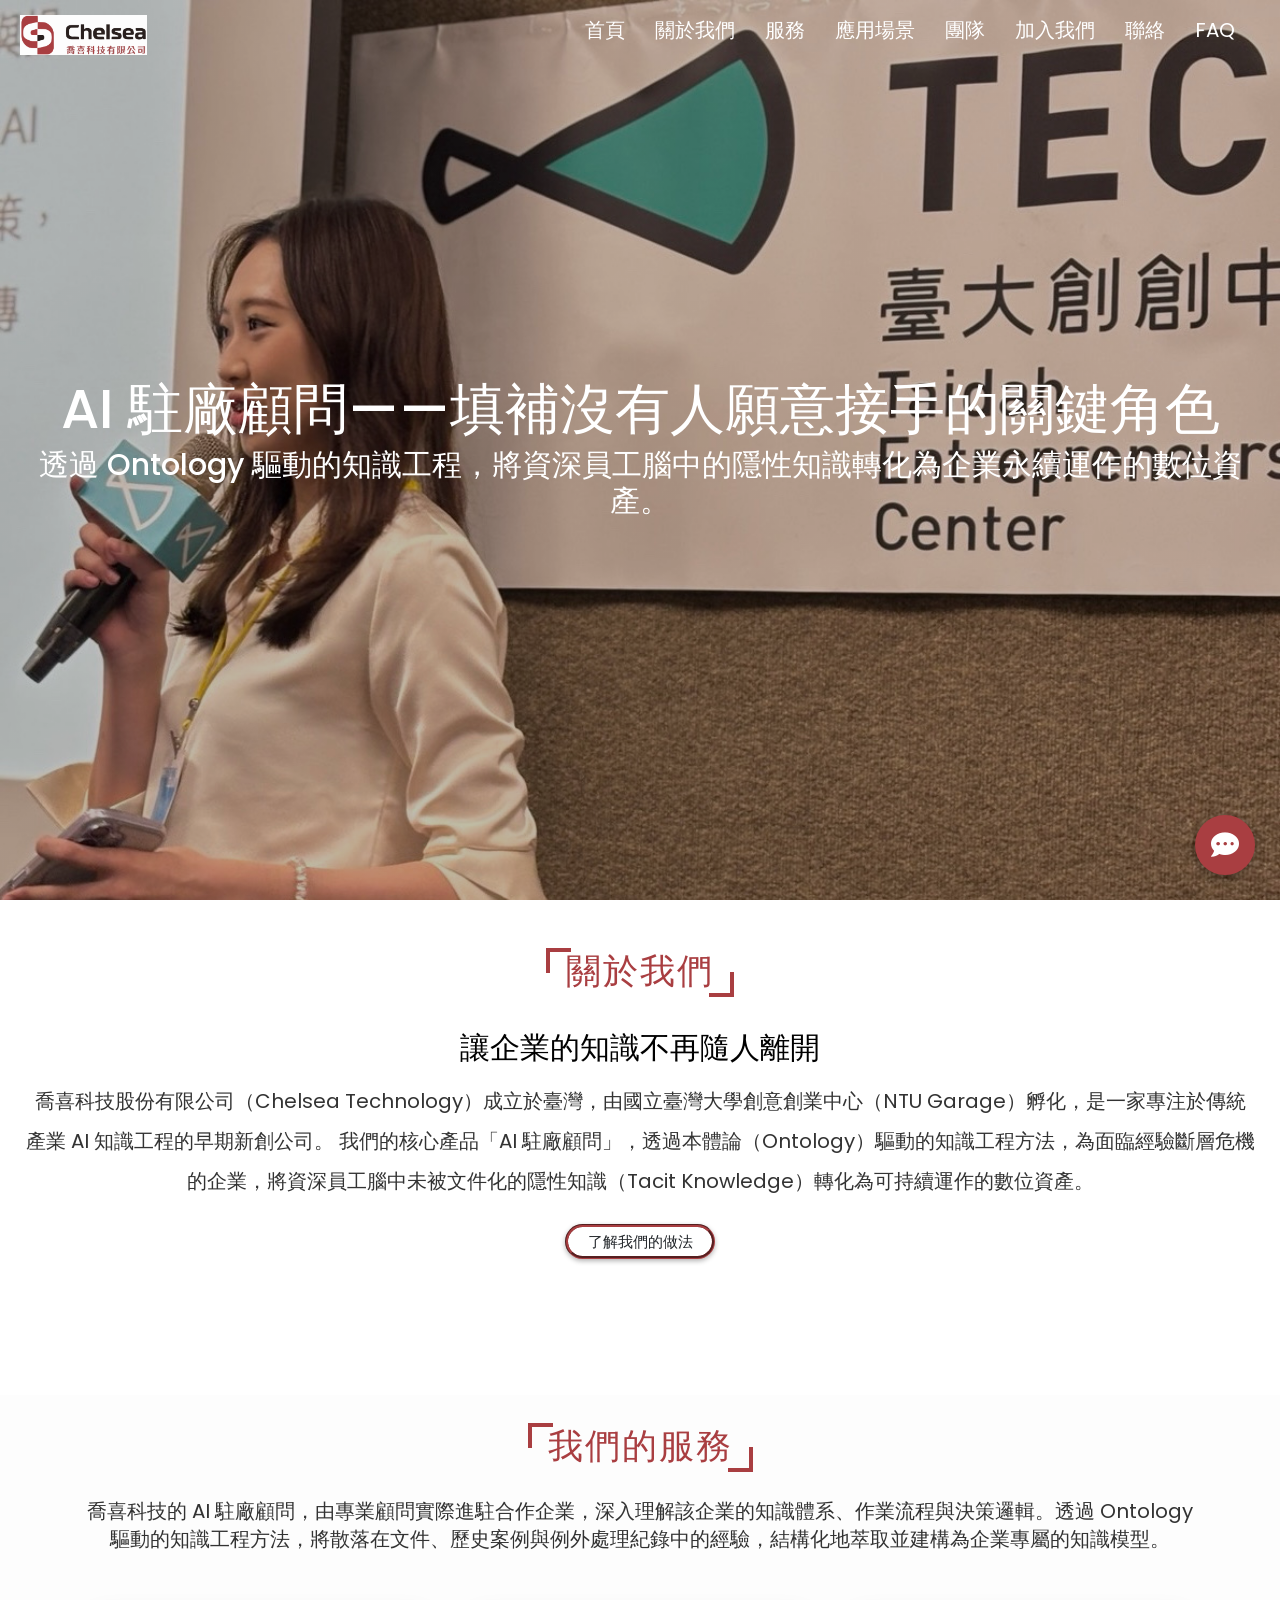
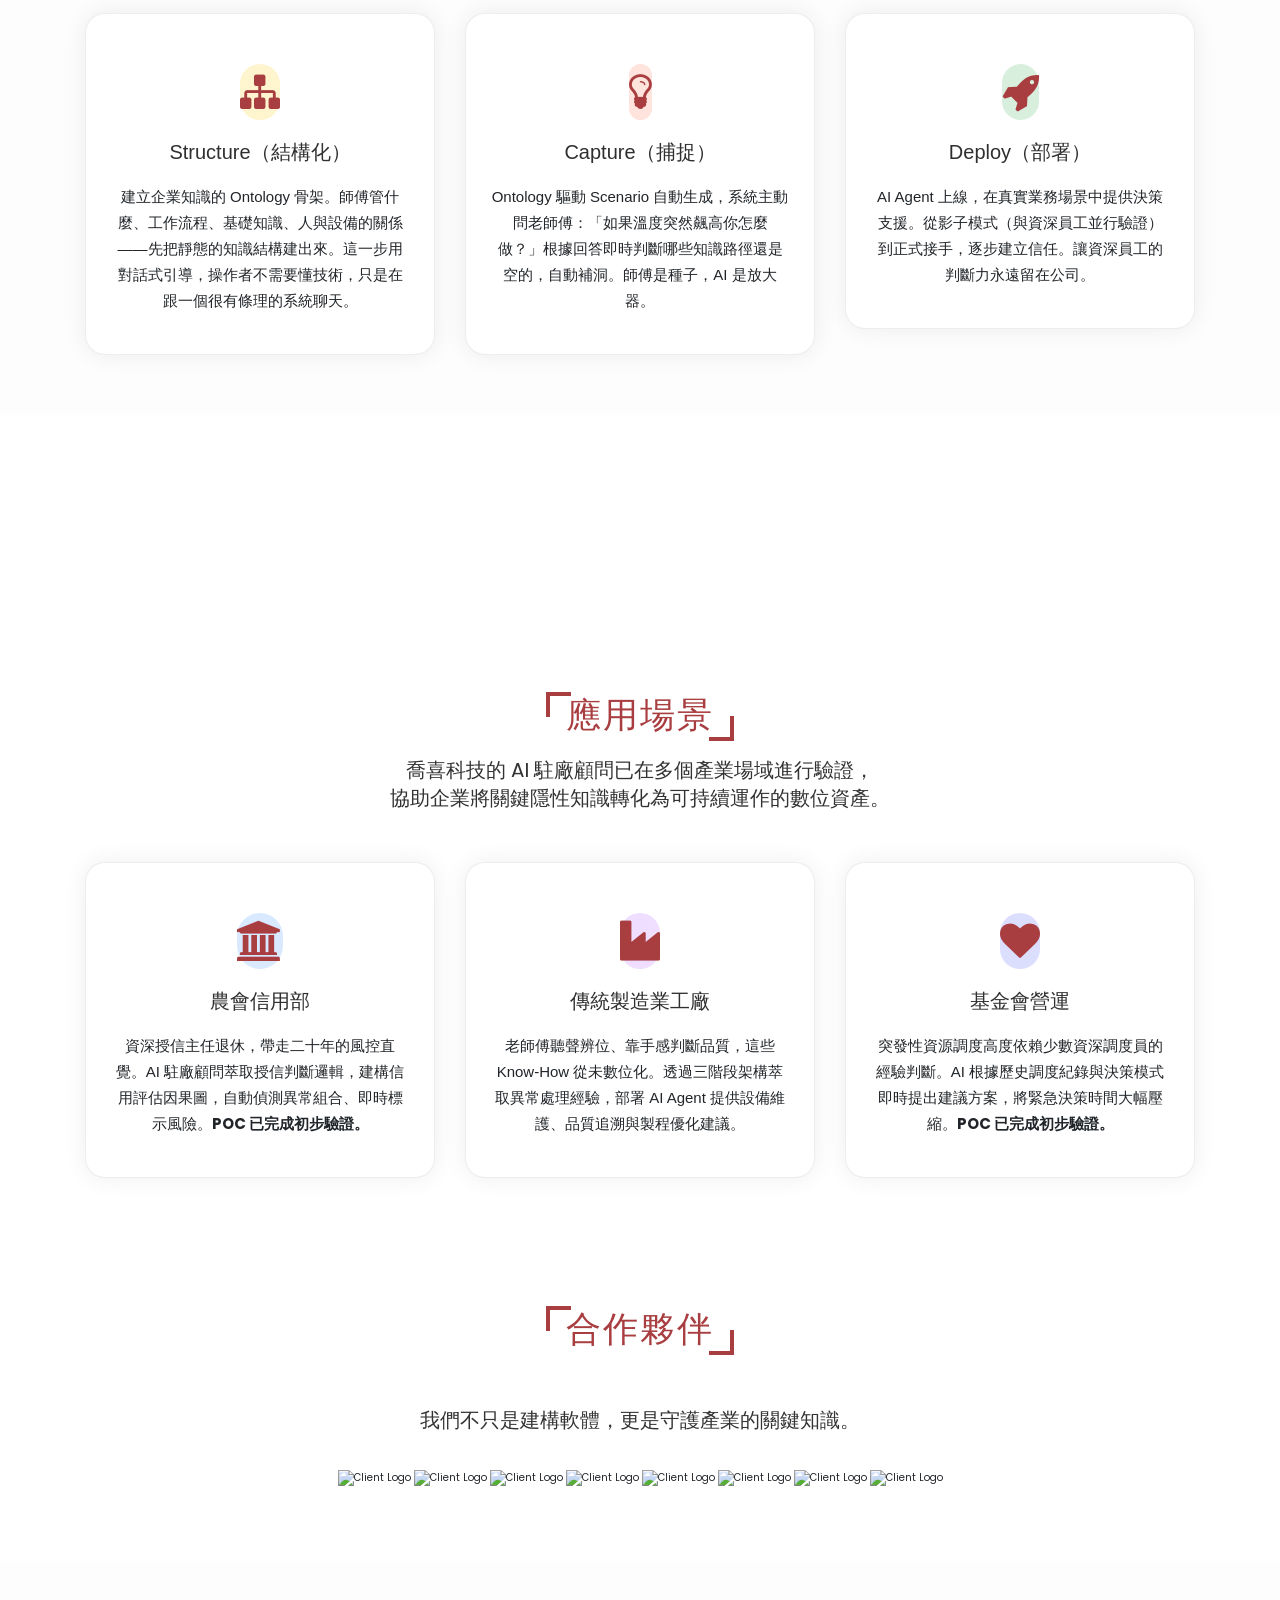
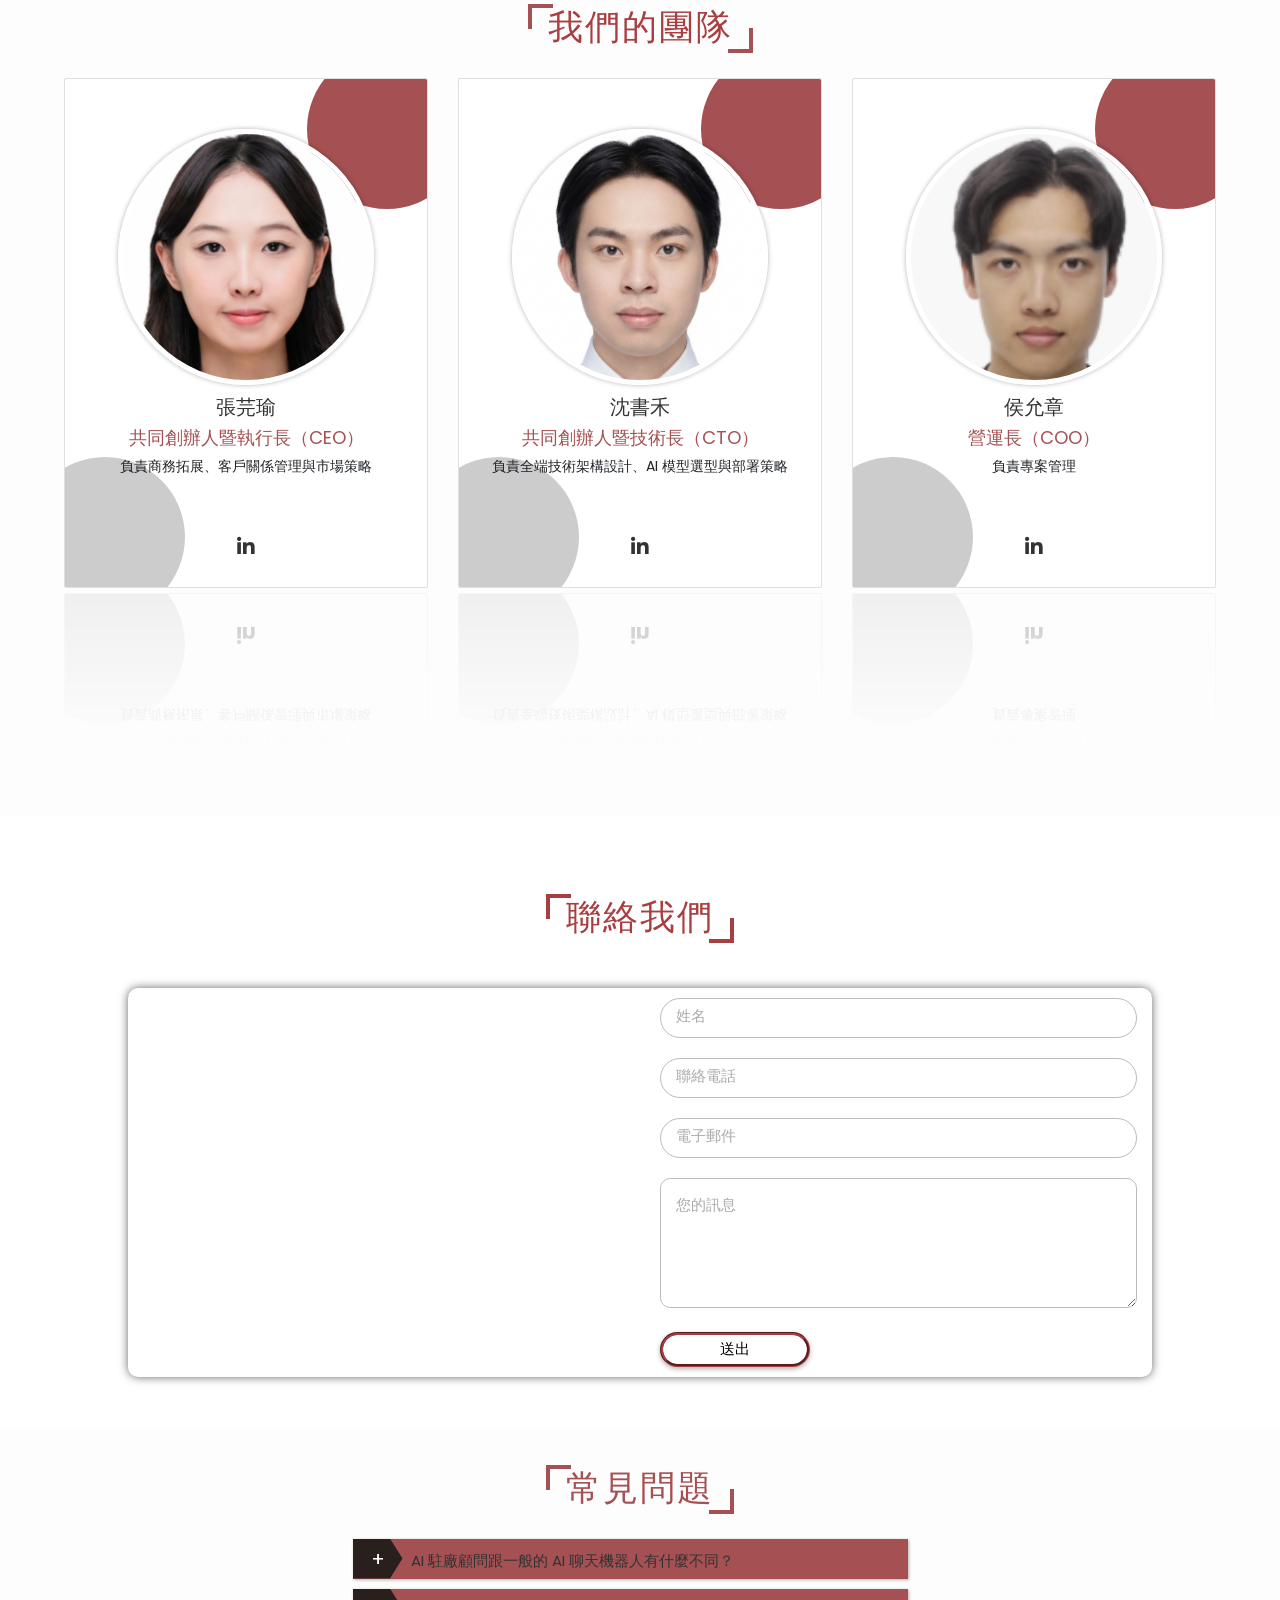
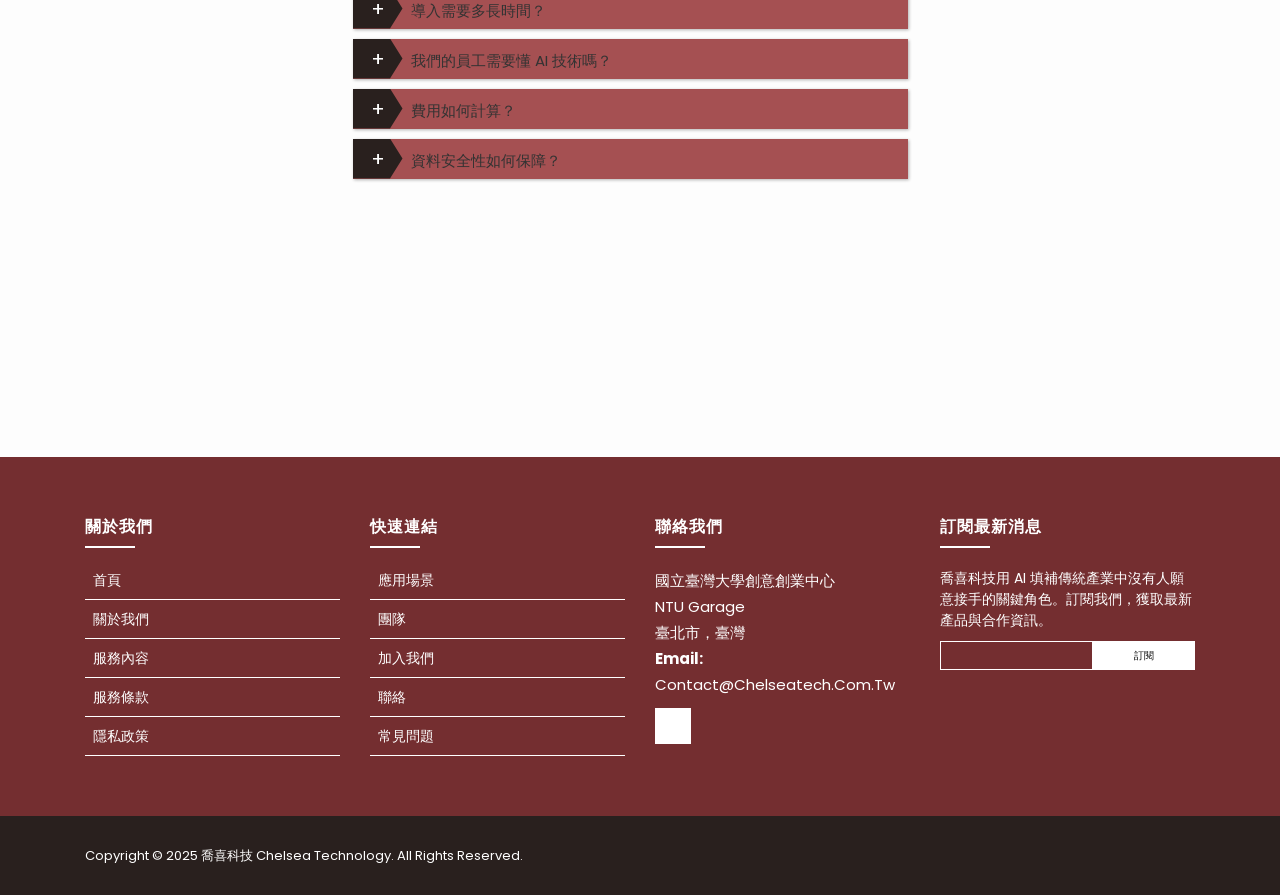
==== commit e4cd0f48: "改用 chels.thepraxisai.com 作為聊天 API 網址 Co-Authored-By: Claude Opus 4.6 (1M context) <noreply@anthropic" ====
--- a/index.html
+++ b/index.html
@@ -529,7 +529,7 @@
       const typing = appendMsg('正在思考中...', 'bot');
 
       try {
-        const res = await fetch('https://chels.thepraxisai.com', {
+        const res = await fetch('https://chels.jerry921214105033.workers.dev', {
           method: 'POST',
           headers: { 'Content-Type': 'application/json' },
           body: JSON.stringify({ messages: chatHistory }),
--- a/css/style.css
+++ b/css/style.css
@@ -108,11 +108,15 @@
     background-color: #f5f4f4;
 }
 
+.header .logo{
+    flex-shrink: 0;
+}
+
 .header .logo img{
-    width: 130%;
-    height: 3rem;
-    top: 0;
-    left: 0;
+    height: 4rem;
+    width: auto;
+    max-width: 18rem;
+    object-fit: contain;
 }
 
 .header .navbar ul{
@@ -1088,11 +1092,10 @@
     }
 
     .header .logo img{
-        width: 20%;
         height: 3rem;
-        top: 0;
-        left: 0;
-        background-size: cover;
+        width: auto;
+        max-width: 14rem;
+        object-fit: contain;
     }
 
     .header .fa-bars{
@@ -1201,6 +1204,18 @@
 
     .team{
         min-height: auto;
+    }
+
+    .team .team-grid{
+        padding: 0 1rem;
+        gap: 2rem;
+    }
+
+    .team .team-grid .card{
+        min-width: auto;
+        max-width: none;
+        width: 100%;
+        flex: none;
     }
 
     .team .row{
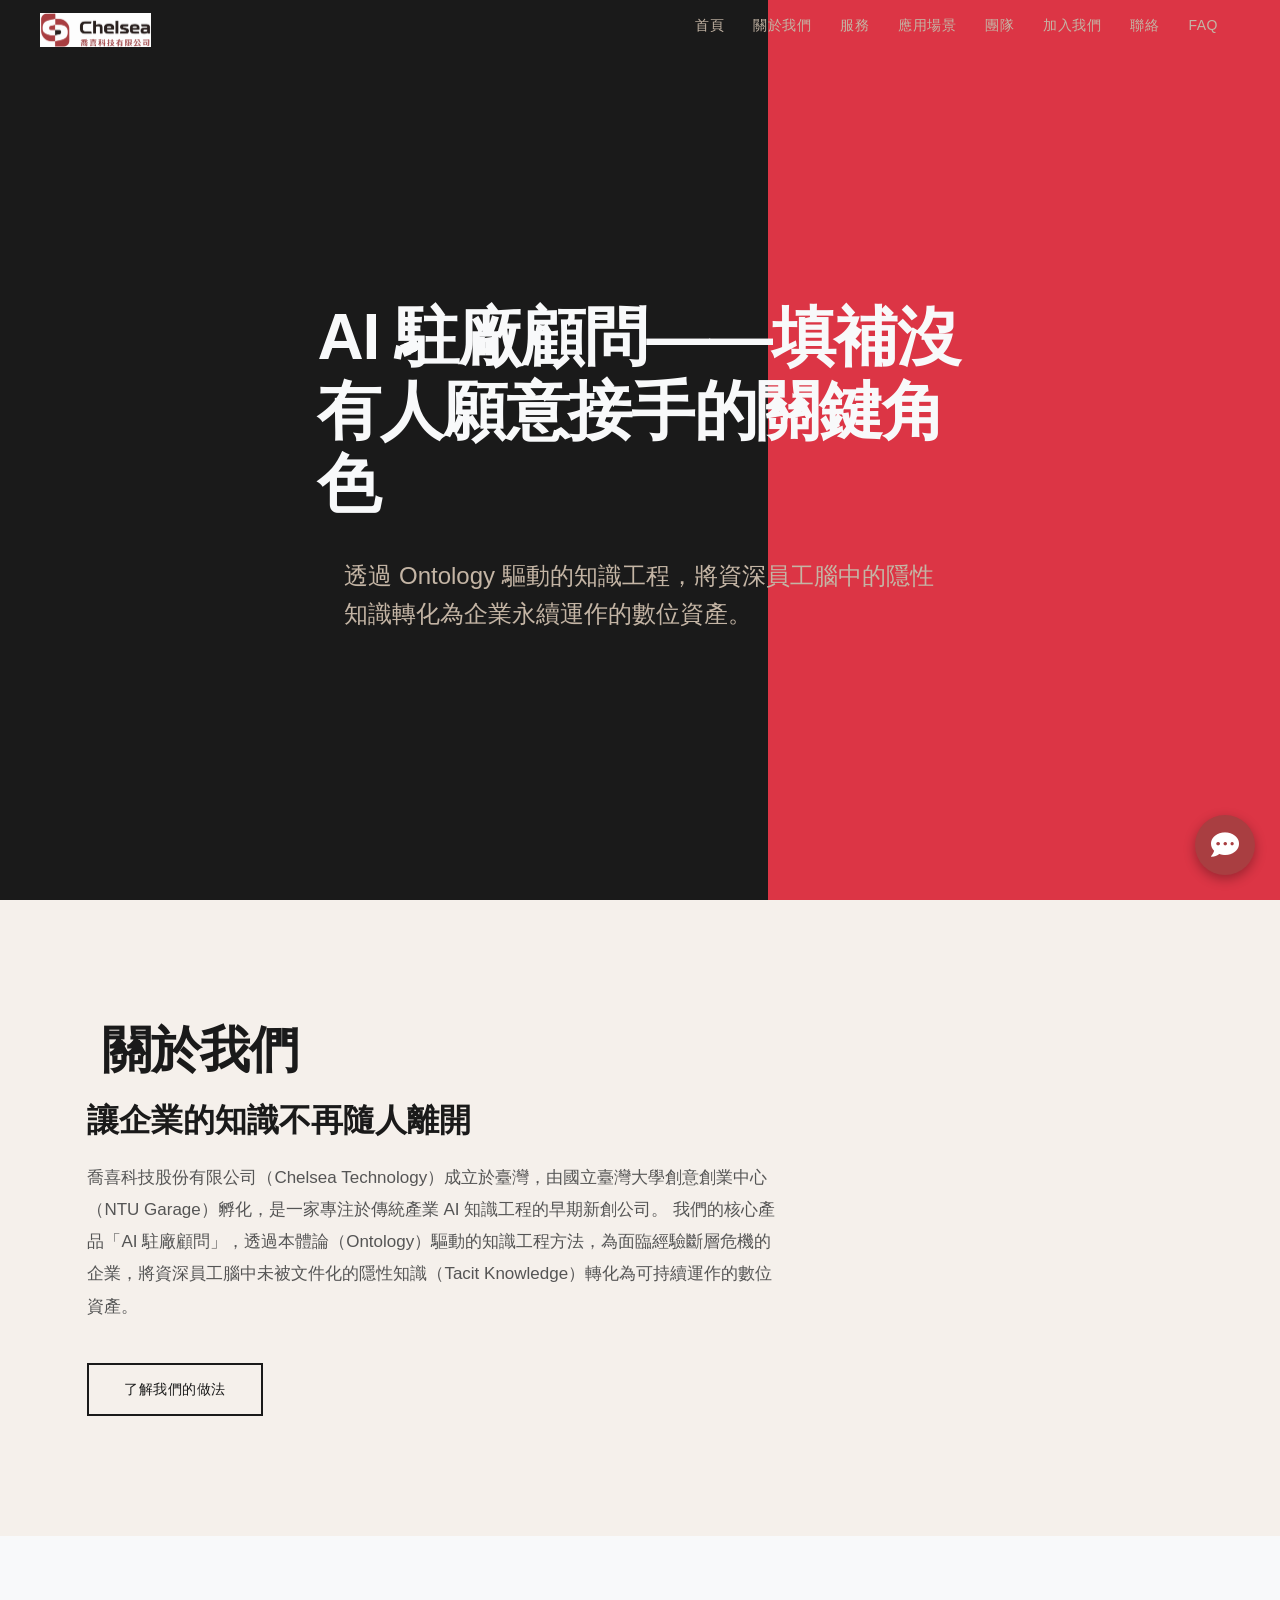
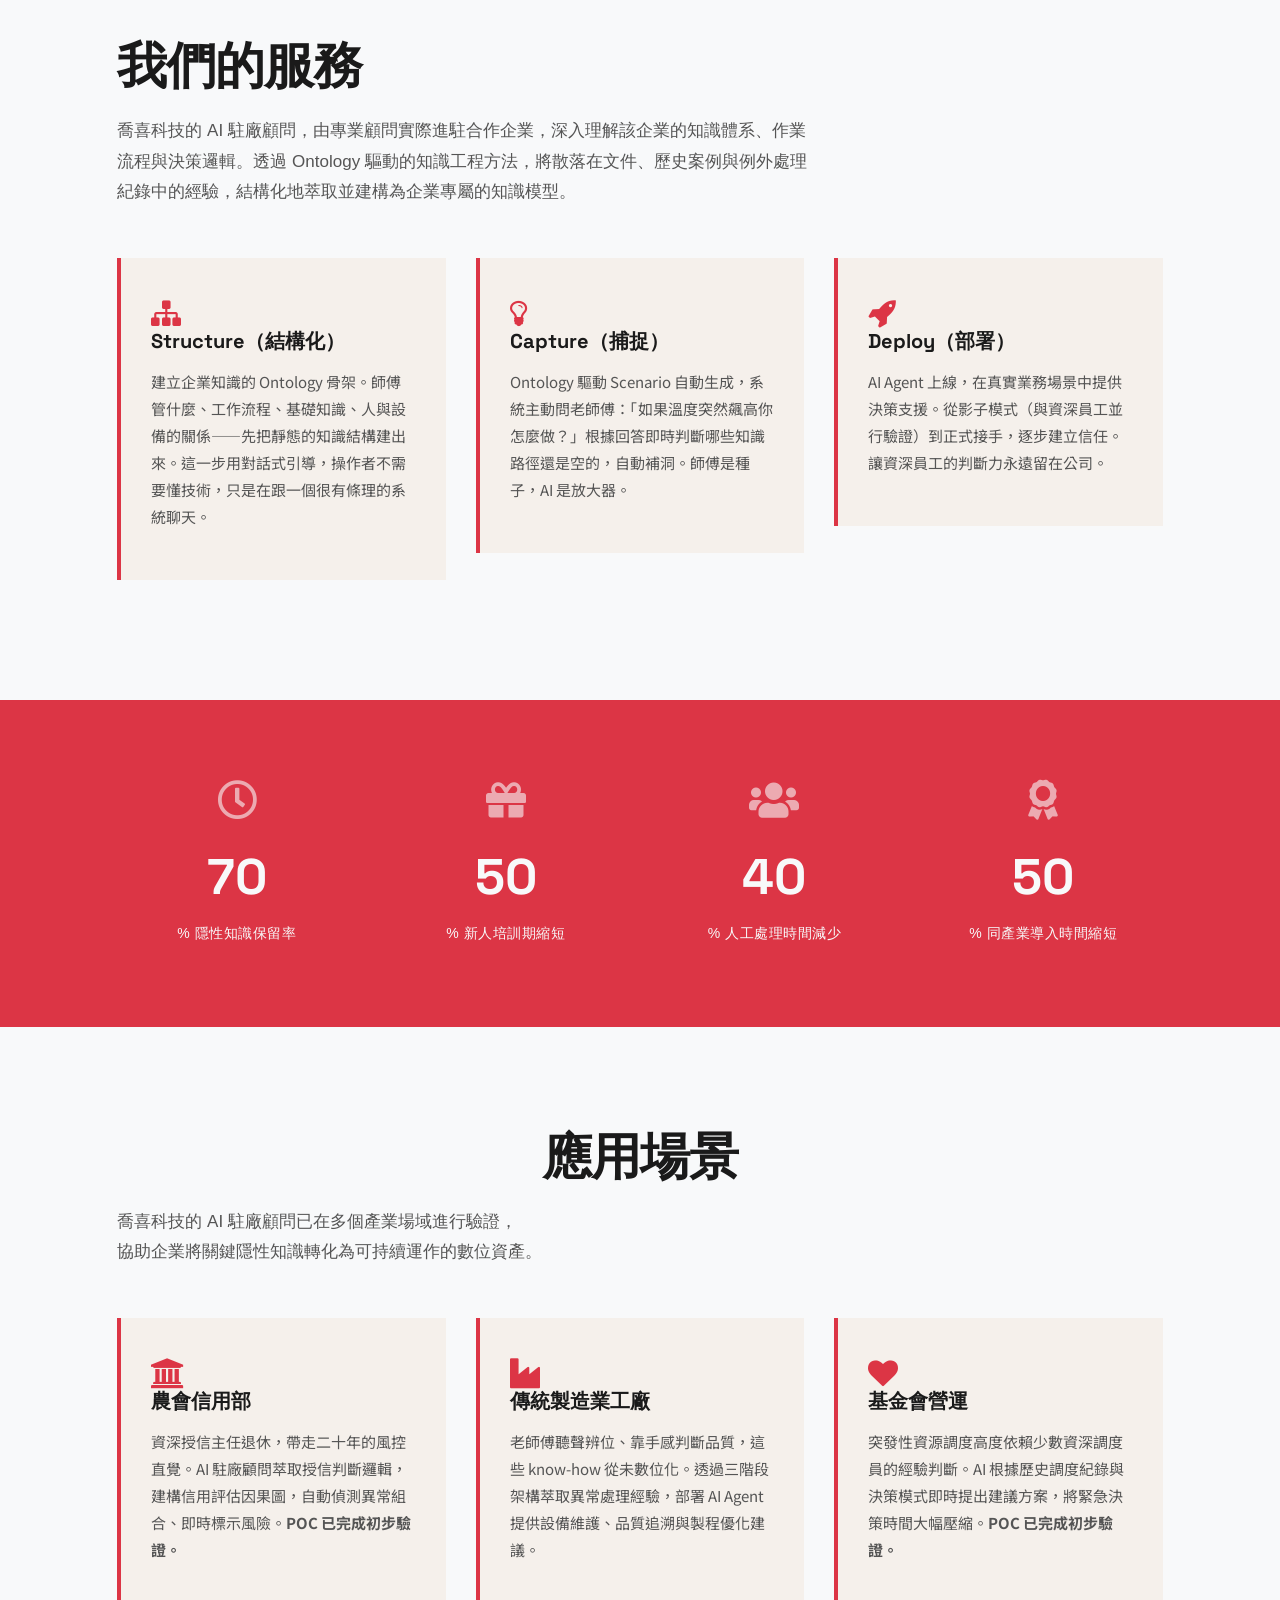
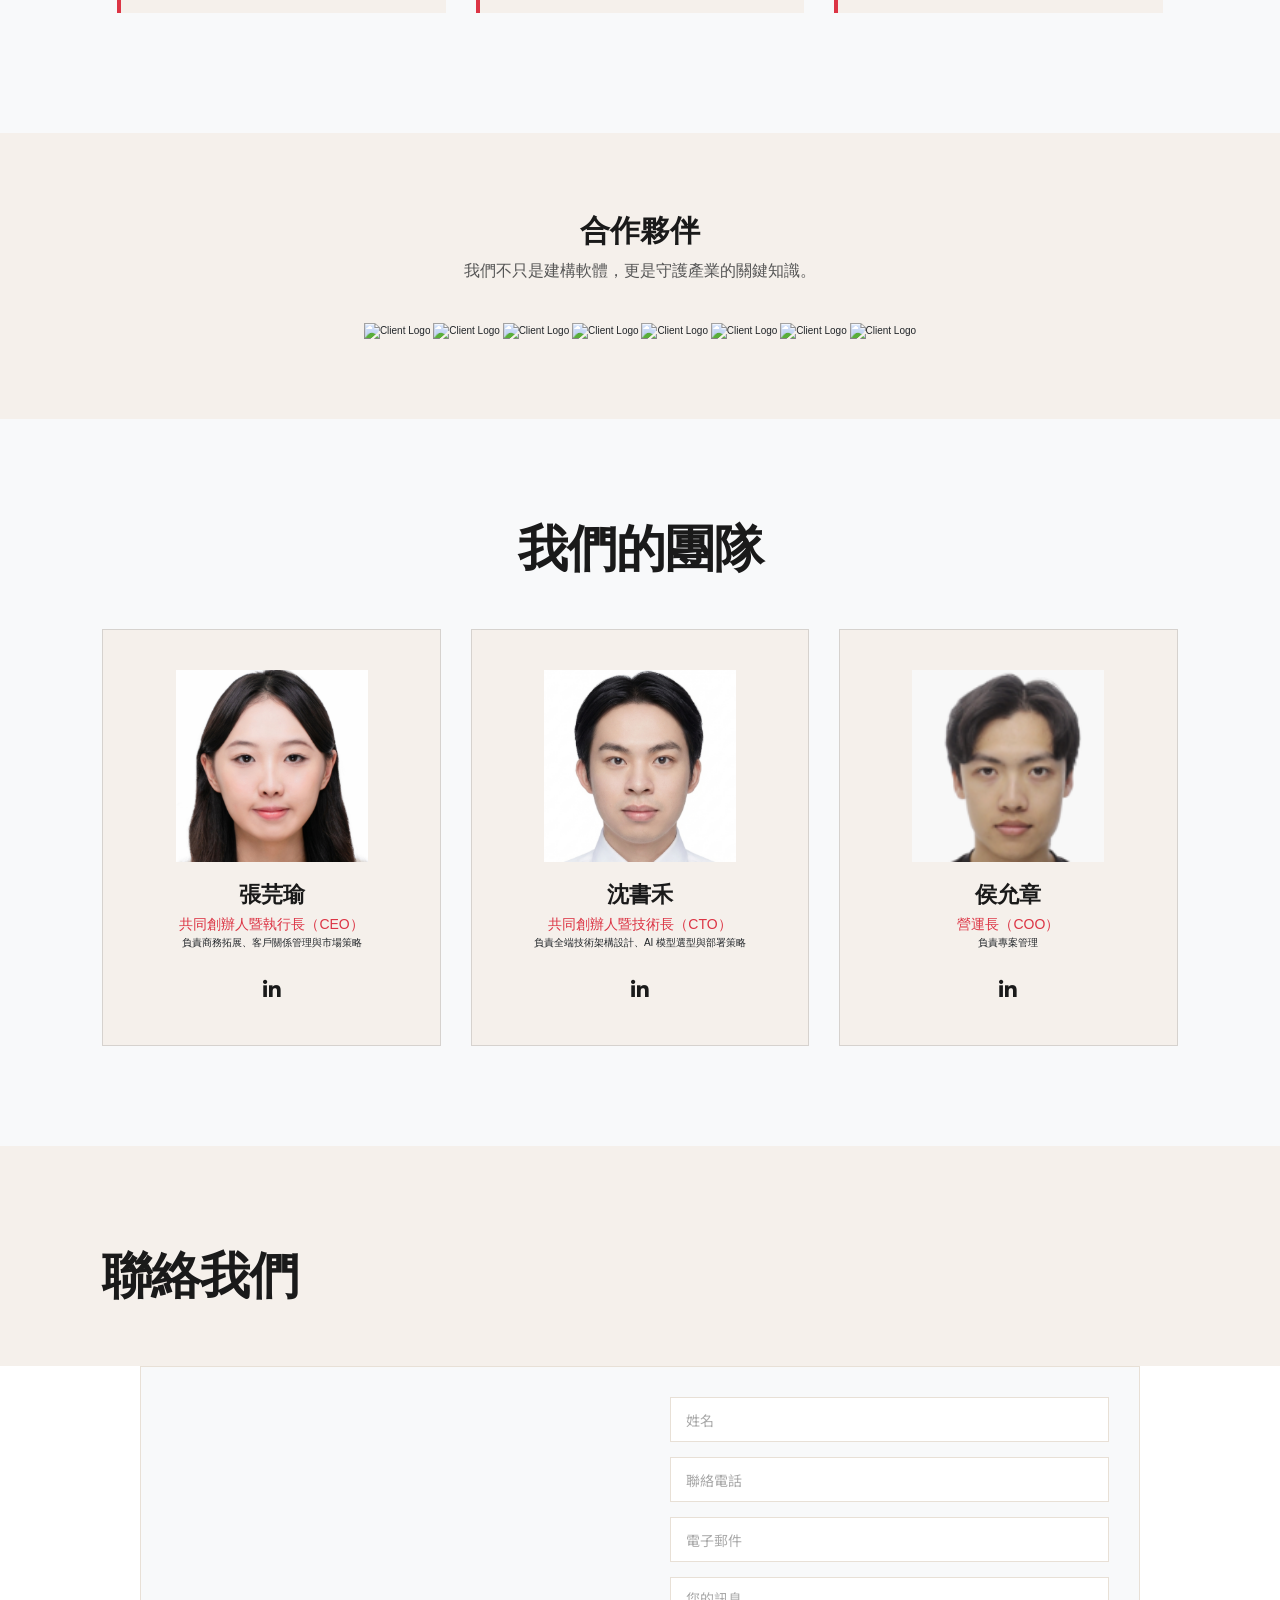
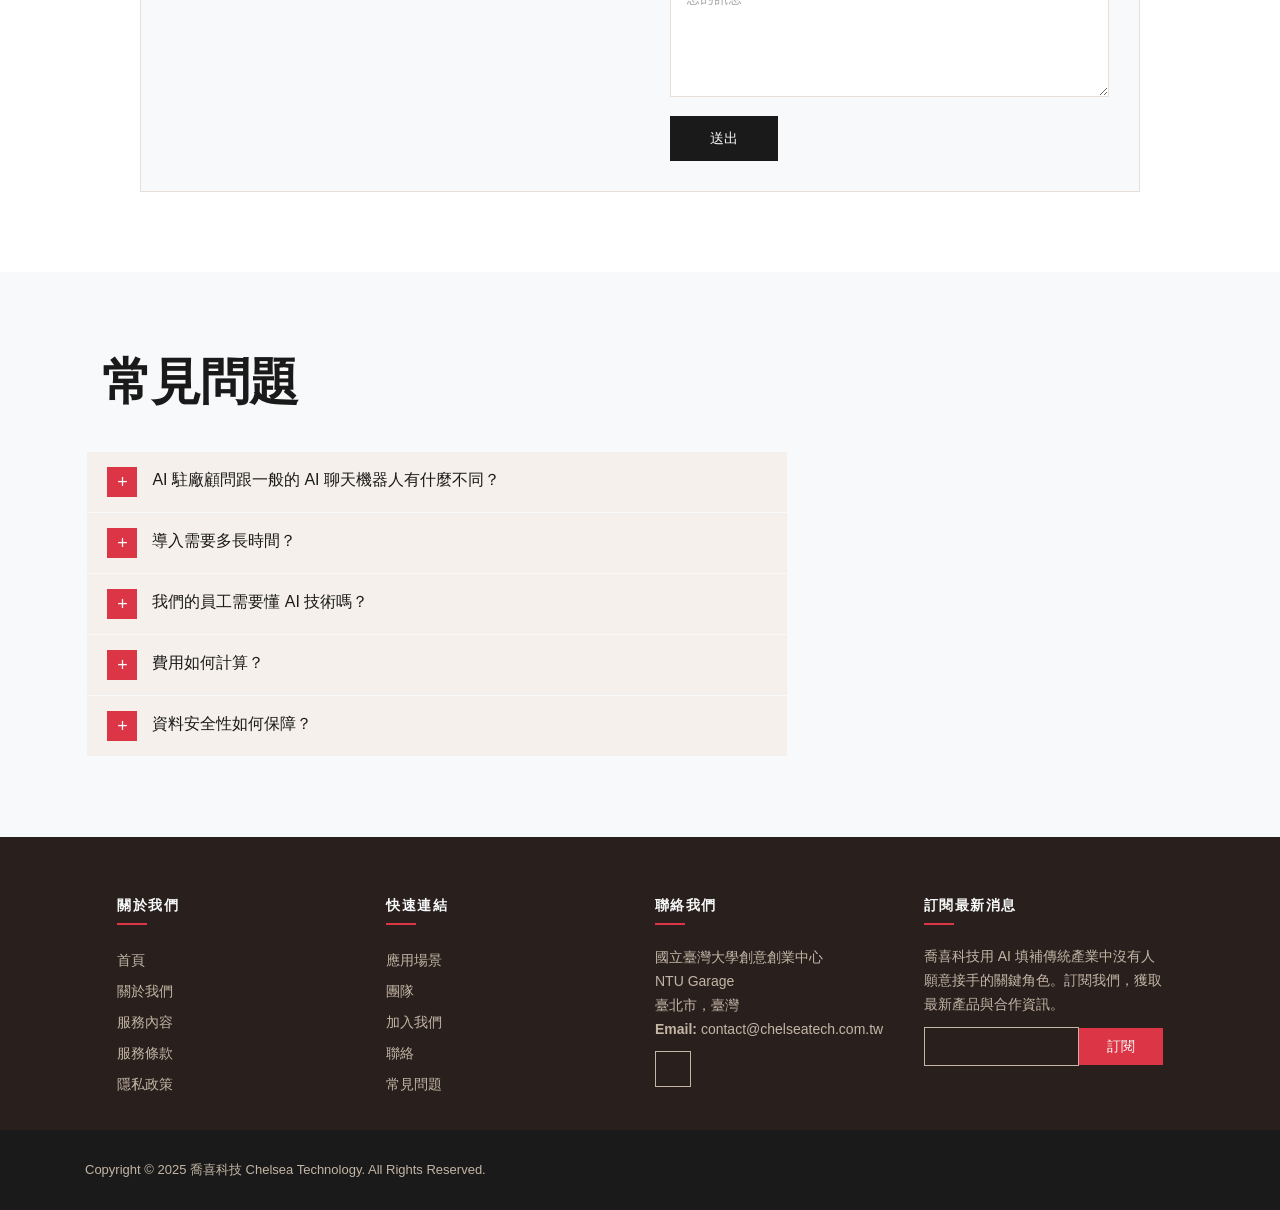
==== commit b8b04e3d: "modern-redesign: 現代平面藝術風格重新設計 - 全新 modern.css：平面設計，無漸層 - 暖色紙張質感底色 #f5f0eb - Hero 區：深色背景搭配紅色色塊切割 - 方形" ====
--- a/index.html
+++ b/index.html
@@ -5,7 +5,7 @@
     <meta http-equiv="X-UA-Compatible" content="IE=edge">
     <meta name="viewport" content="width=device-width, initial-scale=1.0">
     <title>喬喜科技 Chelsea Technology</title>
-    <link rel="stylesheet" href="./css/style.css?v=3">
+    <link rel="stylesheet" href="./css/modern.css?v=1">
     <link rel="stylesheet" href="https://cdnjs.cloudflare.com/ajax/libs/font-awesome/5.15.3/css/all.min.css">
     <script src="https://cdnjs.cloudflare.com/ajax/libs/jquery/3.6.0/jquery.min.js"></script>
     <link rel="icon" href="./images/web-icon.png">
@@ -20,7 +20,7 @@
     <script src="./js/main.js"></script>
 </head>
 <body>
-    <header class="header" style="background-color: #29201e;">
+    <header class="header">
         <a href="#" class="logo"><img src="./images/web-icon.png" alt=""></a>
         <div class="fas fa-bars"></div>
         <nav class="navbar">
@@ -46,7 +46,7 @@
   </section>
 
   <section id="about" class="about">
-    <h1 class="heading" style="color: #a93e41; border-color: #a93e41;">關於我們</h1>
+    <h1 class="heading">關於我們</h1>
     <div class="row">
         <div class="content">
             <h3>讓企業的知識不再隨人離開</h3>
@@ -57,11 +57,11 @@
     </div>
   </section>
 
-  <div class="pt-5 pb-5" style="background-color: #fdfdfd;">
+  <div class="pt-5 pb-5">
     <div class="container">
       <div class="row">
         <div class="section-head col-sm-12" id="service">
-          <h1 style="color: #a93e41;">我們的服務</h1>
+          <h1>我們的服務</h1>
           <p>喬喜科技的 AI 駐廠顧問，由專業顧問實際進駐合作企業，深入理解該企業的知識體系、作業流程與決策邏輯。透過 Ontology 驅動的知識工程方法，將散落在文件、歷史案例與例外處理紀錄中的經驗，結構化地萃取並建構為企業專屬的知識模型。
             </p>
         </div>
@@ -119,7 +119,7 @@
     <div class="container">
       <div class="row">
         <div class="section-head-1 col-sm-12" style="text-align: center;">
-          <h4 style="margin-top: -5rem; color: #a93e41;" id="portfolio"><span>應用</span>場景</h4>
+          <h4 id="portfolio">應用場景</h4>
 
           <p>喬喜科技的 AI 駐廠顧問已在多個產業場域進行驗證，<br>協助企業將關鍵隱性知識轉化為可持續運作的數位資產。
             </p>
@@ -156,7 +156,7 @@
 <div class="clients mt-100">
     <div class="container">
         <div class="section-header">
-            <h2 style="color: #a93e41;">合作夥伴</h2>
+            <h2>合作夥伴</h2>
             <p>
                 我們不只是建構軟體，更是守護產業的關鍵知識。
             </p>
@@ -183,8 +183,8 @@
 <script src="lib/owlcarousel/owl.carousel.min.js"></script>
 <script src="lib/lightbox/js/lightbox.min.js"></script>
 
-<section class="team" style="margin-top: 7rem;">
-  <h1 class="heading" style="margin-top: -1.5rem; color: #a93e41;" id="team">我們的團隊</h1>
+<section class="team">
+  <h1 class="heading" id="team">我們的團隊</h1>
   <p></p>
   <div class="team-grid">
       <div class="card">
@@ -194,7 +194,7 @@
           <div class="info">
               <h3>張芫瑜</h3>
               <span>共同創辦人暨執行長（CEO）</span>
-              <p style="font-size: 1.4rem; margin-top: 0.5rem;">負責商務拓展、客戶關係管理與市場策略</p>
+              <p class="team-desc">負責商務拓展、客戶關係管理與市場策略</p>
               <div class="icons">
                   <a href="https://www.linkedin.com/" class="fab fa-linkedin"></a>
               </div>
@@ -207,7 +207,7 @@
           <div class="info">
               <h3>沈書禾</h3>
               <span>共同創辦人暨技術長（CTO）</span>
-              <p style="font-size: 1.4rem; margin-top: 0.5rem;">負責全端技術架構設計、AI 模型選型與部署策略</p>
+              <p class="team-desc">負責全端技術架構設計、AI 模型選型與部署策略</p>
               <div class="icons">
                   <a href="https://www.linkedin.com/" class="fab fa-linkedin"></a>
               </div>
@@ -220,7 +220,7 @@
           <div class="info">
               <h3>侯允章</h3>
               <span>營運長（COO）</span>
-              <p style="font-size: 1.4rem; margin-top: 0.5rem;">負責專案管理</p>
+              <p class="team-desc">負責專案管理</p>
               <div class="icons">
                   <a href="https://www.linkedin.com/" class="fab fa-linkedin"></a>
               </div>
@@ -230,7 +230,7 @@
 </section>
 
 <section id="contact" class="contact">
-    <h1 class="heading" style="color: #a93e41;">聯絡我們</h1>
+    <h1 class="heading">聯絡我們</h1>
 </section>
 <div class="contact-in">
     <div class="contact-map">
@@ -248,7 +248,7 @@
     </div>
 
     <section class="faq">
-      <h1 class="heading" style="margin-top: -2rem; color: #a55052;" id="faq">常見問題</h1>
+      <h1 class="heading" id="faq">常見問題</h1>
       <div class="row">
           <div class="accordion-container">
               <div class="accordion">
@@ -326,7 +326,7 @@
                       </ul>
                   </div>
 
-                  <div class="col-lg-3 col-md-6 footer-contact" style="font-size: 1.5rem;">
+                  <div class="col-lg-3 col-md-6 footer-contact">
                       <h4>聯絡我們</h4>
                       <p>
                           國立臺灣大學創意創業中心<br>
@@ -355,7 +355,7 @@
 
       <div class="container">
           <div class="row align-items-center">
-              <div class="col-md-6 copyright" style="color: #fff; font-size: 1.3rem;">
+              <div class="col-md-6 copyright">
                   Copyright &copy; 2025 喬喜科技 Chelsea Technology. All Rights Reserved.
               </div>
           </div>
--- a/css/modern.css
+++ b/css/modern.css
@@ -0,0 +1,929 @@
+@import url('https://fonts.googleapis.com/css2?family=Noto+Sans+TC:wght@300;400;500;700;900&family=Space+Grotesk:wght@300;400;500;600;700&display=swap');
+
+/* ========== RESET ========== */
+*, *::before, *::after {
+    margin: 0;
+    padding: 0;
+    box-sizing: border-box;
+}
+
+html {
+    font-size: 62.5%;
+    scroll-behavior: smooth;
+}
+
+body {
+    font-family: 'Noto Sans TC', 'Space Grotesk', sans-serif;
+    overflow-x: hidden;
+    color: #1a1a1a;
+    background: #f5f0eb;
+}
+
+/* ========== PALETTE (flat, no gradients) ========== */
+:root {
+    --ink: #1a1a1a;
+    --paper: #f5f0eb;
+    --red: #a93e41;
+    --red-dark: #742e30;
+    --warm-grey: #c4b5a5;
+    --light: #fff;
+    --block-dark: #29201e;
+    --block-cream: #e8e0d6;
+    --accent: #d4a574;
+}
+
+/* ========== HEADER ========== */
+.header {
+    position: fixed;
+    top: 0;
+    left: 0;
+    width: 100%;
+    z-index: 100;
+    background: var(--ink);
+    padding: 0 4rem;
+    height: 6rem;
+    display: flex;
+    align-items: center;
+    justify-content: space-between;
+}
+
+.header .logo {
+    flex-shrink: 0;
+}
+
+.header .logo img {
+    height: 3.5rem;
+    width: auto;
+    object-fit: contain;
+}
+
+.header .fa-bars {
+    color: var(--light);
+    cursor: pointer;
+    font-size: 2.4rem;
+    display: none;
+}
+
+.header .navbar ul {
+    list-style: none;
+    display: flex;
+    align-items: center;
+    gap: 0.5rem;
+}
+
+.header .navbar ul li a {
+    font-size: 1.4rem;
+    color: var(--warm-grey);
+    text-decoration: none;
+    text-transform: none;
+    letter-spacing: 0.05rem;
+    padding: 0.6rem 1.2rem;
+    transition: color 0.2s;
+    font-weight: 400;
+}
+
+.header .navbar ul li a:hover {
+    color: var(--light);
+}
+
+/* ========== HERO ========== */
+.home {
+    min-height: 100vh;
+    width: 100%;
+    background: var(--ink);
+    display: flex;
+    align-items: center;
+    justify-content: center;
+    flex-direction: column;
+    text-align: left;
+    padding: 12rem 8vw 8rem;
+    position: relative;
+    overflow: hidden;
+}
+
+.home::after {
+    content: '';
+    position: absolute;
+    top: 0;
+    right: 0;
+    width: 40%;
+    height: 100%;
+    background: var(--red);
+}
+
+.home h1 {
+    color: var(--light);
+    font-size: clamp(3.6rem, 5vw, 7rem);
+    font-weight: 900;
+    line-height: 1.15;
+    max-width: 60%;
+    position: relative;
+    z-index: 2;
+    letter-spacing: -0.02em;
+}
+
+.home h2 {
+    color: var(--warm-grey);
+    font-size: clamp(1.6rem, 2vw, 2.4rem);
+    font-weight: 300;
+    line-height: 1.6;
+    max-width: 55%;
+    margin-top: 3rem;
+    position: relative;
+    z-index: 2;
+}
+
+.home .wave { display: none; }
+
+/* ========== SECTION TITLES ========== */
+.section-label {
+    font-size: 1.2rem;
+    text-transform: uppercase;
+    letter-spacing: 0.4rem;
+    color: var(--red);
+    font-weight: 500;
+    margin-bottom: 1.5rem;
+}
+
+.heading, .section-head h1, .section-head-1 h4 {
+    font-size: clamp(3rem, 4vw, 5rem);
+    font-weight: 900;
+    color: var(--ink);
+    letter-spacing: -0.02em;
+    position: relative;
+    display: inline-block;
+    padding: 0;
+    margin: 0 0 2rem 0;
+}
+
+.heading::before, .heading::after,
+.section-head h1::before, .section-head h1::after,
+.section-head-1 h4::before, .section-head-1 h4::after {
+    display: none;
+}
+
+/* ========== ABOUT ========== */
+.about {
+    padding: 12rem 8vw;
+    background: var(--paper);
+    text-align: left;
+    display: flex;
+    flex-direction: column;
+    align-items: flex-start;
+}
+
+.about .row {
+    display: flex;
+    flex-direction: column;
+    padding: 0;
+    line-height: 1.8;
+}
+
+.about .row .content {
+    text-align: left;
+    max-width: 70rem;
+}
+
+.about .row .content h3 {
+    font-size: 3.2rem;
+    font-weight: 700;
+    color: var(--ink);
+    margin-bottom: 2rem;
+    line-height: 1.3;
+}
+
+.about .row .content p {
+    font-size: 1.7rem;
+    color: #555;
+    line-height: 1.9;
+    padding: 0;
+}
+
+.row .btn, .communicate .btn {
+    display: inline-block;
+    margin-top: 3rem;
+    padding: 1.4rem 3.5rem;
+    font-size: 1.4rem;
+    font-weight: 500;
+    color: var(--ink);
+    background: transparent;
+    border: 2px solid var(--ink);
+    border-radius: 0;
+    cursor: pointer;
+    transition: all 0.2s;
+    text-transform: none;
+    letter-spacing: 0.05rem;
+    box-shadow: none;
+    height: auto;
+    width: auto;
+}
+
+.row .btn:hover, .communicate .btn:hover {
+    background: var(--ink);
+    color: var(--light);
+}
+
+/* ========== SERVICES ========== */
+.section-head {
+    margin-bottom: 4rem;
+    text-align: left;
+    margin-top: 0;
+}
+
+.section-head p, .section-head-1 p {
+    font-size: 1.7rem;
+    color: #555;
+    line-height: 1.8;
+    text-align: left;
+    max-width: 70rem;
+}
+
+.pt-5.pb-5 {
+    padding: 10rem 8vw !important;
+    background: var(--light) !important;
+}
+
+.item {
+    background: var(--paper);
+    text-align: left;
+    padding: 4rem 3rem;
+    border-radius: 0;
+    border: none;
+    box-shadow: none;
+    margin-bottom: 2rem;
+    margin-top: 0;
+    transition: all 0.3s;
+    border-left: 4px solid var(--red);
+}
+
+.item:hover {
+    background: var(--block-cream);
+    box-shadow: none;
+    background-image: none;
+}
+
+.item:hover .item, .item:hover span.icon {
+    background: var(--light);
+}
+
+.item .icon {
+    font-size: 3rem;
+    margin-bottom: 2rem;
+    color: var(--red);
+    width: auto;
+    height: auto;
+    line-height: 1;
+    border-radius: 0;
+    background: none !important;
+}
+
+.item .feature_box_col_one,
+.item .feature_box_col_two,
+.item .feature_box_col_three,
+.item .feature_box_col_four,
+.item .feature_box_col_five,
+.item .feature_box_col_six {
+    background: none;
+    color: var(--red);
+}
+
+.item h6 {
+    font-size: 2rem;
+    font-weight: 700;
+    color: var(--ink);
+    margin-bottom: 1.5rem;
+    font-family: 'Space Grotesk', sans-serif;
+}
+
+.item p {
+    font-size: 1.5rem;
+    line-height: 1.8;
+    color: #555;
+    font-family: 'Noto Sans TC', sans-serif;
+}
+
+.item:hover h6, .item:hover p {
+    color: var(--ink);
+}
+
+/* ========== COUNTERS ========== */
+.counters {
+    background: var(--red);
+    color: var(--light);
+    padding: 8rem 8vw;
+    background-image: none;
+    background-attachment: unset;
+}
+
+.counters .container {
+    display: grid;
+    grid-template-columns: repeat(4, 1fr);
+    grid-gap: 3rem;
+    text-align: center;
+}
+
+.counters i {
+    color: var(--light);
+    opacity: 0.6;
+    margin-bottom: 1rem;
+}
+
+.counters .counter {
+    font-size: 5rem;
+    font-weight: 900;
+    margin: 1rem 0;
+    font-family: 'Space Grotesk', sans-serif;
+}
+
+.counters h3 {
+    font-size: 1.4rem;
+    font-weight: 300;
+    text-transform: none;
+    letter-spacing: 0.05rem;
+}
+
+/* ========== PORTFOLIO / USE CASES ========== */
+.section-head-1 {
+    margin-bottom: 4rem;
+    text-align: left;
+}
+
+/* ========== CTA ========== */
+.communicate {
+    background: var(--ink);
+    color: var(--light);
+    padding: 10rem 8vw;
+    text-align: left;
+    background-image: none;
+    background-attachment: unset;
+    min-height: auto;
+}
+
+.communicate h3 {
+    font-size: clamp(2.8rem, 3.5vw, 4.5rem);
+    font-weight: 700;
+    margin: 0 0 2rem 0;
+    line-height: 1.3;
+    max-width: 60rem;
+}
+
+.communicate p {
+    font-size: 1.8rem;
+    font-weight: 300;
+    color: var(--warm-grey);
+    margin-bottom: 3rem;
+}
+
+.communicate .btn {
+    border-color: var(--light);
+    color: var(--light);
+}
+
+.communicate .btn:hover {
+    background: var(--light);
+    color: var(--ink);
+}
+
+/* ========== CLIENTS ========== */
+.clients {
+    padding: 8rem 8vw;
+    text-align: center;
+    margin: 0;
+    background: var(--paper);
+}
+
+.clients .section-header h2 {
+    font-size: 3rem;
+    font-weight: 900;
+    color: var(--ink);
+    padding: 0;
+    margin: 0 0 1rem 0;
+}
+
+.clients .section-header h2::before,
+.clients .section-header h2::after {
+    display: none;
+}
+
+.clients .section-header p {
+    font-size: 1.6rem;
+    color: #555;
+    padding: 0;
+    margin: 0 0 4rem 0;
+}
+
+.clients .owl-dot.active { background-color: var(--red); }
+
+/* ========== TEAM ========== */
+.team {
+    min-width: 100%;
+    min-height: auto;
+    text-align: center;
+    background: var(--light);
+    padding: 10rem 8vw;
+    margin: 0 !important;
+}
+
+.team .heading {
+    color: var(--ink) !important;
+    font-size: clamp(3rem, 4vw, 5rem);
+    padding: 0;
+    margin: 0 0 4rem 0;
+}
+
+.team .heading::before, .team .heading::after { display: none; }
+
+.team .team-grid {
+    display: flex;
+    justify-content: center;
+    align-items: stretch;
+    gap: 3rem;
+    padding: 0;
+    flex-wrap: wrap;
+}
+
+.team .team-grid .card {
+    flex: 1 1 0;
+    max-width: 33%;
+    min-width: 28rem;
+    background: var(--paper);
+    text-align: center;
+    padding: 4rem 2rem;
+    position: relative;
+    overflow: hidden;
+    border-radius: 0;
+    -webkit-box-reflect: none;
+    transition: 0.3s;
+}
+
+.team .team-grid .card:hover {
+    transform: translateY(-5px);
+    cursor: pointer;
+}
+
+.team .team-grid .card::before, .team .team-grid .card::after {
+    display: none;
+}
+
+.team .team-grid .card .image {
+    margin: 0 0 2rem 0;
+    padding: 0;
+}
+
+.team .team-grid .card .image img {
+    height: clamp(16rem, 15vw, 22rem);
+    width: clamp(16rem, 15vw, 22rem);
+    border-radius: 0;
+    border: none;
+    box-shadow: none;
+    object-fit: cover;
+}
+
+.team .team-grid .card .info h3 {
+    font-size: 2.2rem;
+    color: var(--ink);
+    font-weight: 700;
+}
+
+.team .team-grid .card .info span {
+    font-size: 1.4rem;
+    color: var(--red);
+    font-weight: 500;
+}
+
+.team .team-grid .card .info .icons a {
+    margin-top: 1.5rem;
+    font-size: 2rem;
+    color: var(--ink);
+    padding: 0.5rem;
+}
+
+.team .team-grid .card .info .icons .fa-linkedin:hover {
+    color: var(--red);
+    text-decoration: none;
+}
+
+/* ========== CONTACT ========== */
+.contact {
+    text-align: left;
+    padding: 10rem 8vw 2rem;
+    background: var(--paper);
+}
+
+.contact .heading {
+    color: var(--ink) !important;
+    margin-bottom: 4rem;
+    padding: 0;
+}
+
+.contact-in {
+    width: 80%;
+    max-width: 100rem;
+    margin: 0 auto 8rem;
+    display: flex;
+    flex-wrap: wrap;
+    padding: 0;
+    border-radius: 0;
+    background: var(--light);
+    box-shadow: none;
+    border: 1px solid var(--block-cream);
+}
+
+.contact-map { flex: 50%; }
+.contact-map iframe { width: 100%; height: 100%; min-height: 35rem; }
+.contact-form { flex: 50%; padding: 3rem; }
+
+.contact-form-txt,
+.contact-form-email,
+.contact-form-phone {
+    width: 100%;
+    height: 4.5rem;
+    color: var(--ink);
+    border: 1px solid var(--block-cream);
+    border-radius: 0;
+    outline: none;
+    margin-bottom: 1.5rem;
+    padding: 1rem 1.5rem;
+    font-size: 1.5rem;
+    margin-left: 0;
+    font-family: 'Noto Sans TC', sans-serif;
+}
+
+.contact-form-txtarea {
+    width: 100%;
+    height: 12rem;
+    color: var(--ink);
+    border: 1px solid var(--block-cream);
+    border-radius: 0;
+    outline: none;
+    margin-bottom: 1.5rem;
+    padding: 1rem 1.5rem;
+    font-size: 1.5rem;
+    margin-left: 0;
+    font-family: 'Noto Sans TC', sans-serif;
+}
+
+.contact-form-btn {
+    display: inline-block;
+    padding: 1.2rem 4rem;
+    font-size: 1.4rem;
+    color: var(--light);
+    background: var(--ink);
+    border: none;
+    border-radius: 0;
+    cursor: pointer;
+    transition: background 0.2s;
+    margin-left: 0;
+    height: auto;
+    width: auto;
+    box-shadow: none;
+}
+
+.contact-form-btn:hover {
+    background: var(--red);
+    color: var(--light);
+}
+
+.contact-form-txt::placeholder,
+.contact-form-email::placeholder,
+.contact-form-phone::placeholder,
+.contact-form-txtarea::placeholder {
+    color: #aaa;
+    font-size: 1.4rem;
+}
+
+/* ========== FAQ ========== */
+.faq {
+    padding: 8rem 8vw;
+    background: var(--light);
+    text-align: left;
+    min-height: auto;
+    width: 100%;
+}
+
+.faq .heading {
+    color: var(--ink) !important;
+    padding: 0;
+    margin: 0 0 4rem 0;
+}
+
+.faq .row {
+    display: flex;
+    justify-content: flex-start;
+    padding: 0;
+}
+
+.faq .row .accordion-container {
+    width: 70rem;
+    max-width: 100%;
+    text-align: left;
+}
+
+.faq .row .accordion { margin: 0; }
+
+.faq .row .accordion-container .accordion .accordion-header {
+    background: var(--paper);
+    margin: 0 0 1px 0;
+    box-shadow: none;
+    cursor: pointer;
+    padding: 1.5rem 2rem;
+    display: flex;
+    align-items: center;
+}
+
+.faq .row .accordion-container .accordion .accordion-header span {
+    display: inline-flex;
+    align-items: center;
+    justify-content: center;
+    height: 3rem;
+    width: 3rem;
+    min-width: 3rem;
+    line-height: 3rem;
+    font-size: 1.8rem;
+    background: var(--red);
+    color: var(--light);
+    clip-path: none;
+    margin-right: 1.5rem;
+}
+
+.faq .row .accordion-container .accordion .accordion-header h3 {
+    display: inline;
+    color: var(--ink);
+    font-weight: 500;
+    font-size: 1.6rem;
+    padding: 0;
+}
+
+.faq .row .accordion-container .accordion .accordion-body {
+    padding: 2rem;
+    color: #555;
+    box-shadow: none;
+    background: var(--light);
+    font-size: 1.5rem;
+    display: none;
+    margin: 0;
+    border-left: 3px solid var(--red);
+    line-height: 1.8;
+}
+
+/* ========== FOOTER ========== */
+.footer {
+    position: relative;
+    padding: 0 0 3rem 0;
+    background: var(--ink);
+}
+
+.footer .footer-top {
+    background: var(--block-dark);
+    padding: 6rem 8vw 3rem;
+}
+
+.footer .footer-top h4 {
+    font-size: 1.4rem;
+    font-weight: 700;
+    color: var(--light);
+    text-transform: uppercase;
+    letter-spacing: 0.15rem;
+    position: relative;
+    padding-bottom: 1.2rem;
+    margin-bottom: 2rem;
+}
+
+.footer .footer-top h4::before {
+    content: '';
+    position: absolute;
+    left: 0;
+    bottom: 0;
+    height: 0;
+    width: 3rem;
+    border-bottom: 2px solid var(--red);
+}
+
+.footer .footer-top .footer-links ul {
+    list-style: none;
+    padding: 0;
+    margin: 0;
+}
+
+.footer .footer-top .footer-links ul li {
+    border-bottom: none;
+    padding: 0.5rem 0;
+}
+
+.footer .footer-top .footer-links ul i {
+    display: none;
+}
+
+.footer .footer-top .footer-links ul a {
+    font-size: 1.4rem;
+    color: var(--warm-grey);
+    text-decoration: none;
+    transition: color 0.2s;
+}
+
+.footer .footer-top .footer-links ul a:hover {
+    color: var(--light);
+}
+
+.footer .footer-top .footer-contact p {
+    color: var(--warm-grey);
+    line-height: 2.4rem;
+    font-size: 1.4rem;
+}
+
+.footer .footer-top .social-links a {
+    font-size: 1.6rem;
+    display: inline-flex;
+    align-items: center;
+    justify-content: center;
+    background: transparent;
+    color: var(--warm-grey);
+    width: 3.6rem;
+    height: 3.6rem;
+    border: 1px solid var(--warm-grey);
+    transition: all 0.2s;
+}
+
+.footer .footer-top .social-links a:hover {
+    background: var(--red);
+    color: var(--light);
+    border-color: var(--red);
+}
+
+.footer .footer-top .footer-newsletter p {
+    color: var(--warm-grey);
+    font-size: 1.4rem;
+    line-height: 1.7;
+}
+
+.footer .footer-top .footer-newsletter input[type="email"] {
+    padding: 0.8rem 1.2rem;
+    width: 65%;
+    border: 1px solid var(--warm-grey);
+    background: transparent;
+    color: var(--light);
+    font-size: 1.4rem;
+}
+
+.footer .footer-top .footer-newsletter input[type="submit"] {
+    border: none;
+    width: 35%;
+    padding: 0.8rem 0;
+    text-align: center;
+    color: var(--light);
+    background: var(--red);
+    cursor: pointer;
+    font-size: 1.4rem;
+    transition: background 0.2s;
+}
+
+.footer .footer-top .footer-newsletter input[type="submit"]:hover {
+    background: var(--red-dark);
+}
+
+.footer .copyright {
+    text-align: center;
+    padding-top: 3rem;
+    color: var(--warm-grey);
+    font-size: 1.3rem;
+}
+
+/* ========== BACK TO TOP ========== */
+.back-to-top {
+    position: fixed;
+    display: none;
+    background: var(--ink);
+    color: var(--light);
+    width: 4rem;
+    height: 4rem;
+    text-align: center;
+    line-height: 1;
+    font-size: 3.5rem;
+    right: 1.5rem;
+    bottom: 1.5rem;
+    z-index: 9;
+}
+
+.back-to-top i { color: var(--light); }
+.back-to-top i:hover { color: var(--red); }
+
+/* ========== OWL DOTS ========== */
+.testimonials .owl-dot.active,
+.clients .owl-dot.active {
+    background-color: var(--red);
+}
+
+/* ========== RESPONSIVE ========== */
+@media (max-width: 700px) {
+    .counters .container {
+        grid-template-columns: repeat(2, 1fr);
+    }
+    .counters .container > div:nth-of-type(1),
+    .counters .container > div:nth-of-type(2) {
+        border-bottom: 1px solid rgba(255,255,255,0.2);
+        padding-bottom: 2rem;
+    }
+}
+
+@media (max-width: 1000px) {
+    html { font-size: 55%; }
+
+    .header {
+        padding: 0 2rem;
+    }
+
+    .header .fa-bars {
+        display: block;
+    }
+
+    .header .navbar {
+        position: fixed;
+        top: -120%;
+        left: 0;
+        height: auto;
+        width: 100%;
+        background: var(--ink);
+        z-index: 1000;
+        border-top: 1px solid rgba(255,255,255,0.1);
+        transition: top 0.3s;
+    }
+
+    .header .navbar ul {
+        flex-direction: column;
+        padding: 2rem 0;
+    }
+
+    .header .navbar ul li { margin: 0.8rem 0; }
+
+    .header .navbar ul li a {
+        color: var(--warm-grey);
+        font-size: 1.8rem;
+    }
+
+    .header .fa-times { transform: rotate(90deg); }
+    .header .nav-toggle { top: 6rem; }
+
+    .home {
+        padding: 10rem 6vw 6rem;
+    }
+
+    .home::after {
+        width: 100%;
+        height: 30%;
+        top: auto;
+        bottom: 0;
+    }
+
+    .home h1 {
+        max-width: 100%;
+        font-size: 3.6rem;
+    }
+
+    .home h2 {
+        max-width: 100%;
+        font-size: 1.6rem;
+    }
+
+    .about { padding: 8rem 6vw; }
+
+    .about .row .content h3 { font-size: 2.4rem; }
+    .about .row .content p { font-size: 1.5rem; }
+
+    .pt-5.pb-5 { padding: 6rem 4vw !important; }
+
+    .communicate { padding: 6rem 6vw; }
+    .communicate h3 { font-size: 2.4rem; }
+
+    .team { padding: 6rem 4vw; }
+
+    .team .team-grid {
+        padding: 0 1rem;
+        gap: 2rem;
+    }
+
+    .team .team-grid .card {
+        min-width: auto;
+        max-width: none;
+        width: 100%;
+        flex: none;
+    }
+
+    .team .team-grid .card .image img {
+        height: 16rem;
+        width: 16rem;
+    }
+
+    .contact { padding: 6rem 4vw 2rem; }
+    .contact-in { width: 100%; }
+    .contact-map { flex: 100%; }
+    .contact-form { flex: 100%; }
+
+    .faq { padding: 6rem 4vw; }
+    .faq .row .accordion-container { width: 100%; }
+
+    .footer .footer-top { padding: 4rem 4vw 2rem; }
+}
+
+@media (min-width: 768px) {
+    .footer .copyright { text-align: left; }
+}
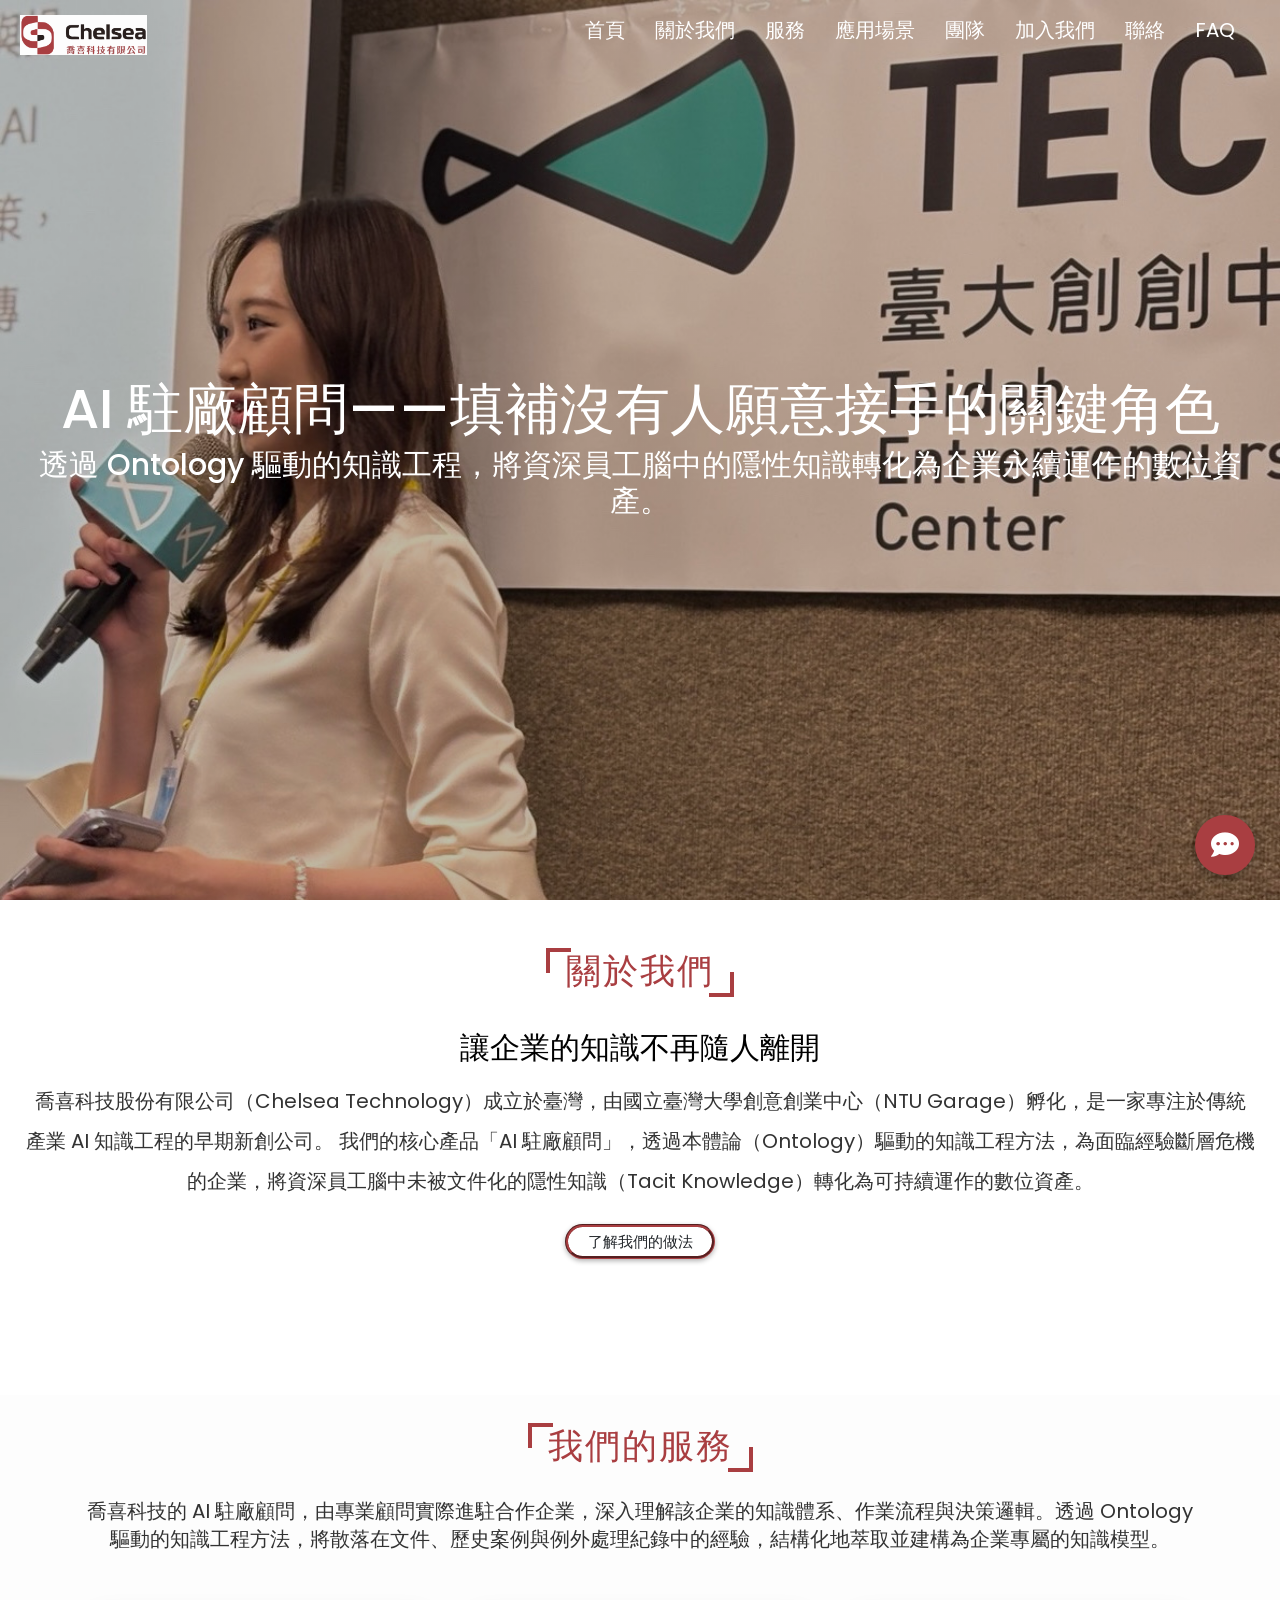
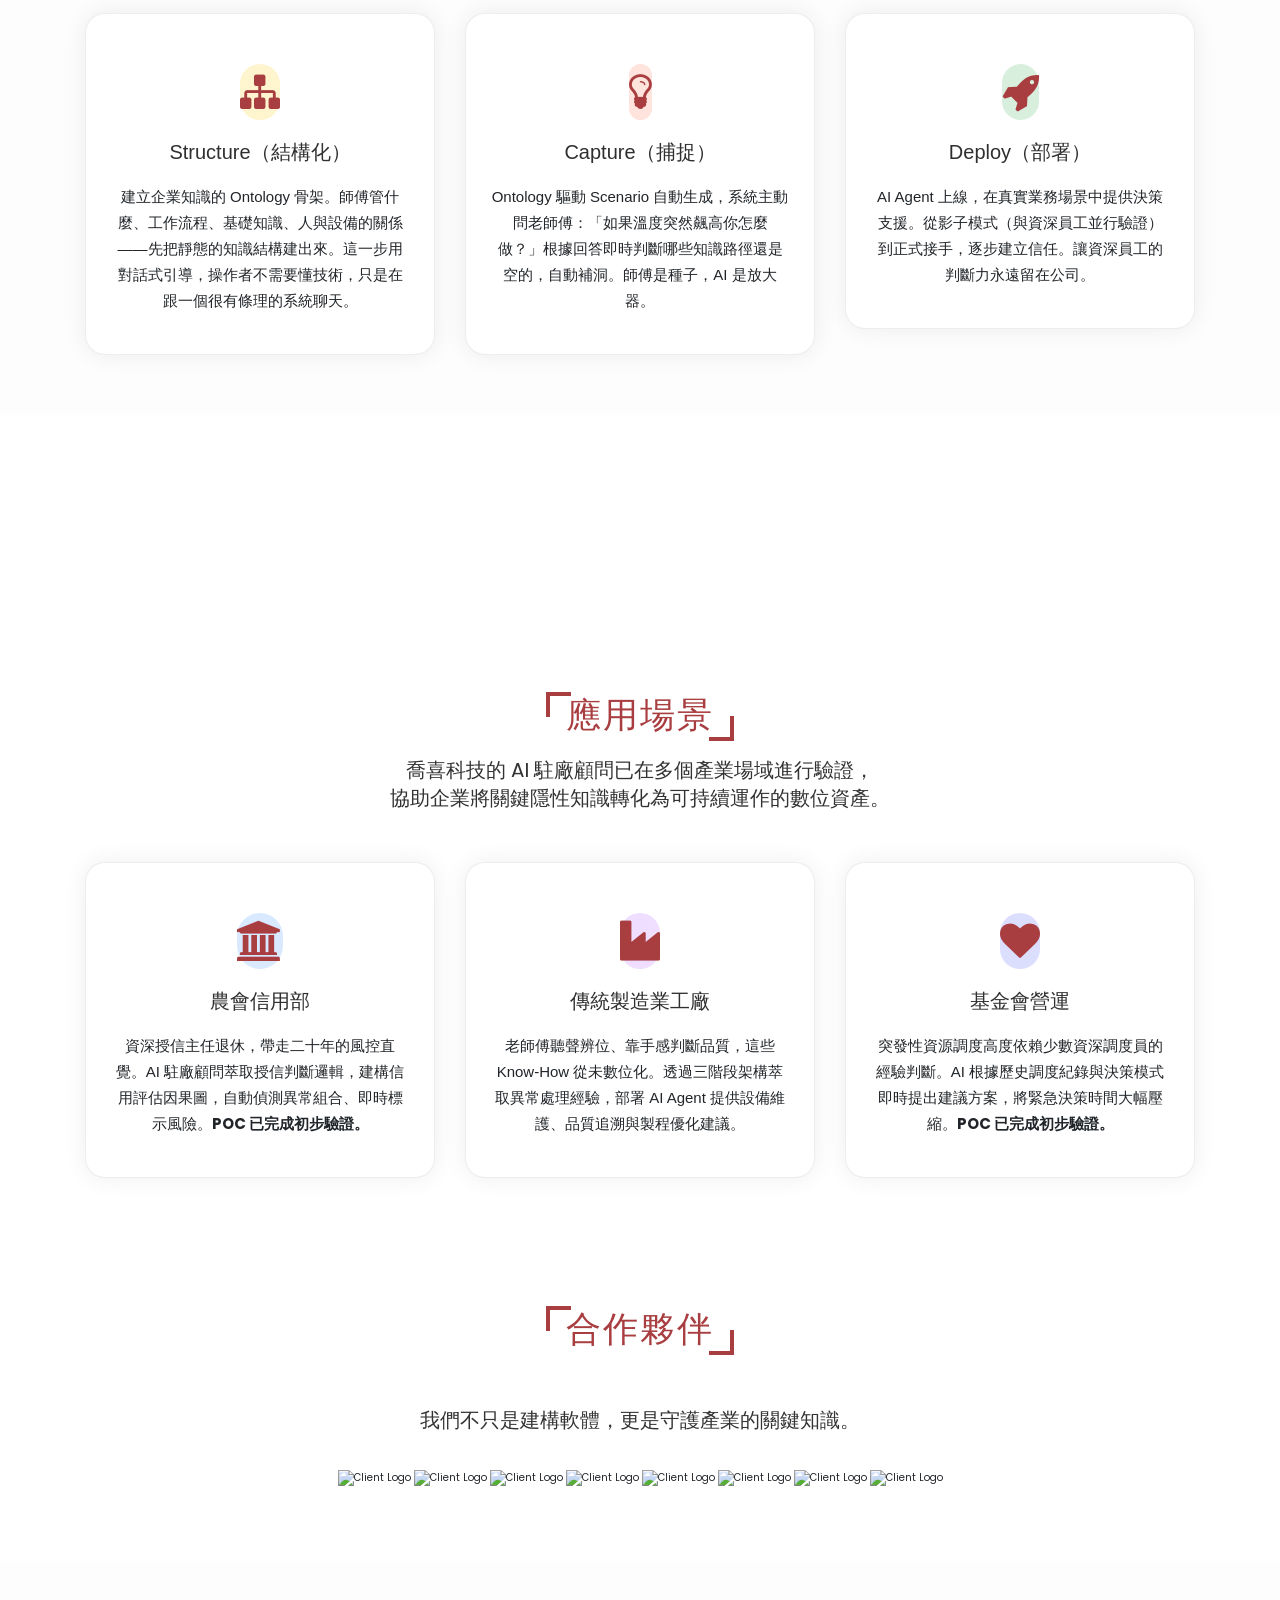
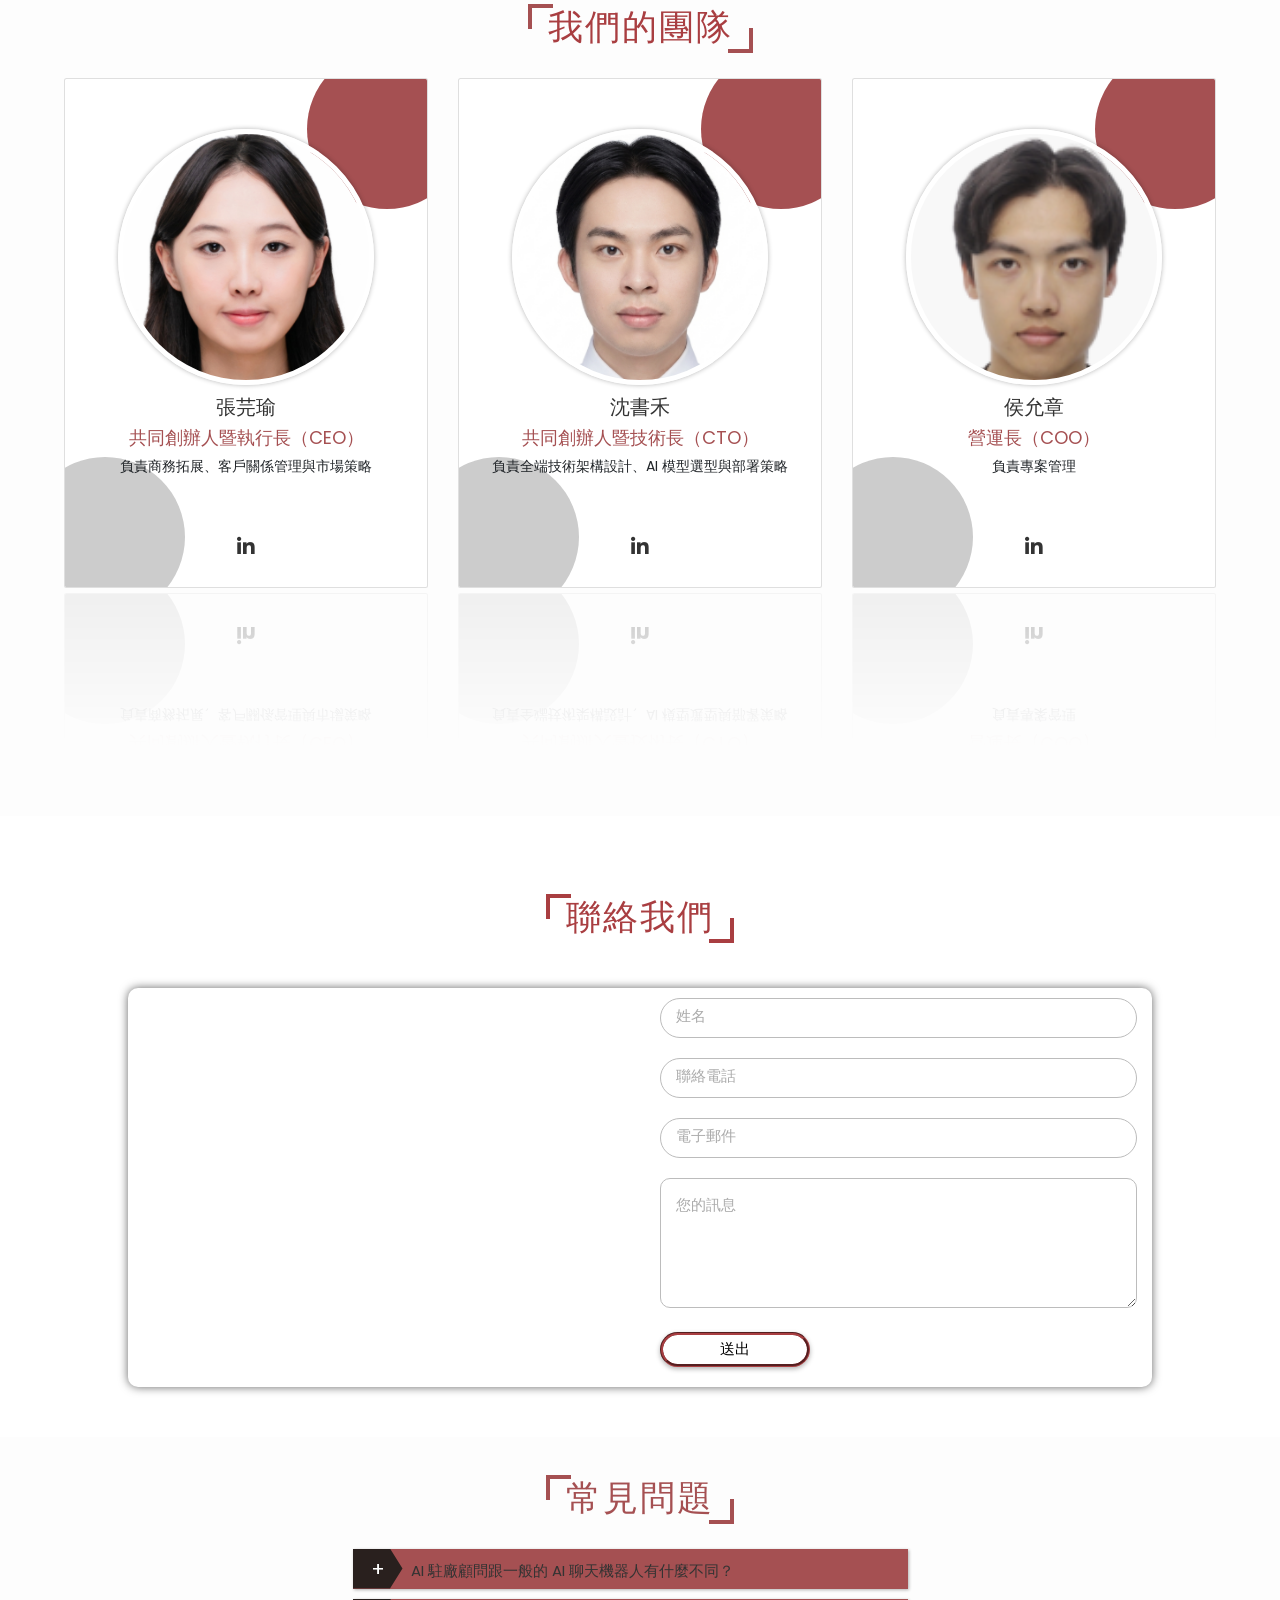
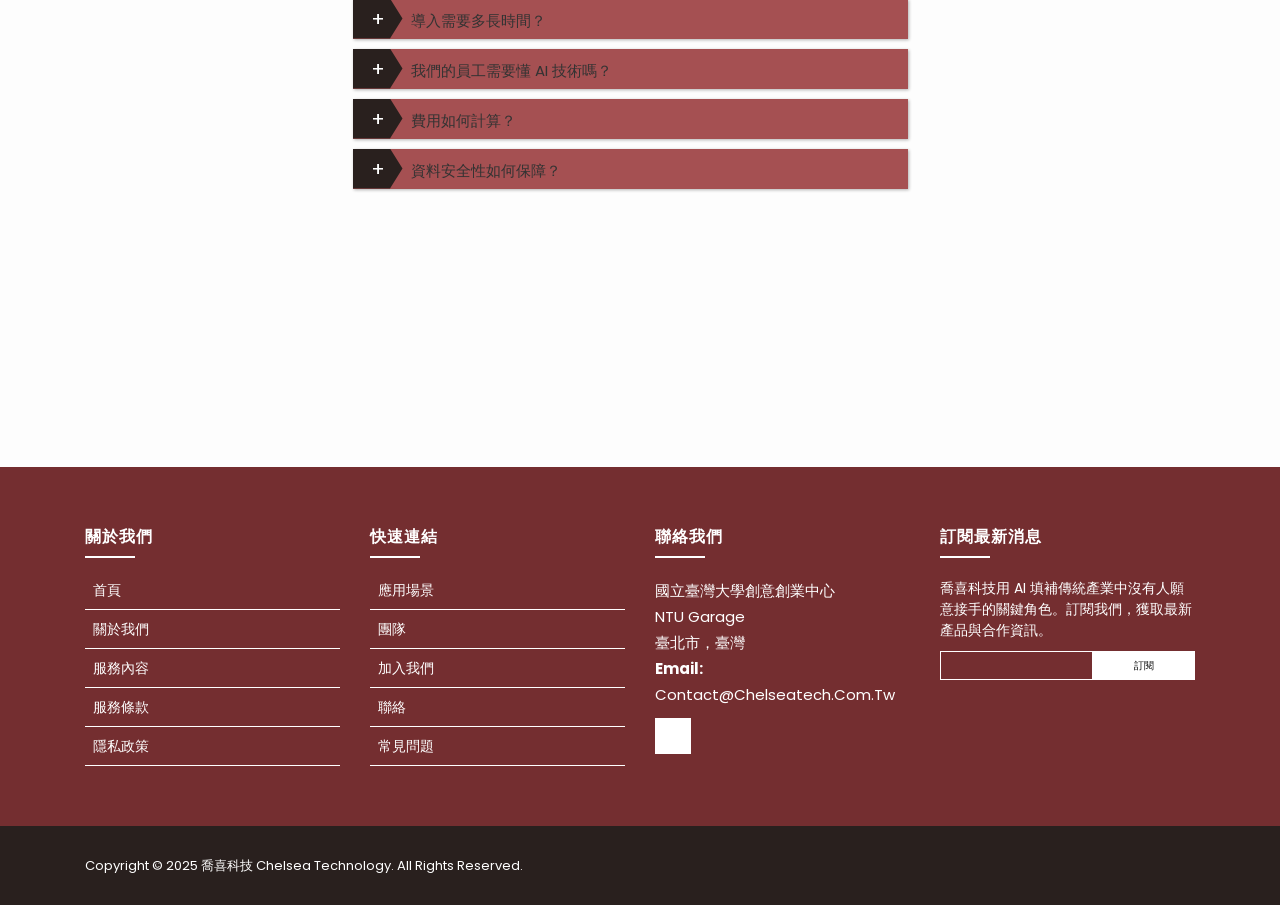
==== commit 819855f5: "聯絡表單實作：改用 Cloudflare Worker + Resend 寄信 - 表單改為 fetch 提交，不再依賴 PHP - Worker 新增 /contact 路由處理表單 - 使用 Re" ====
--- a/index.html
+++ b/index.html
@@ -5,7 +5,7 @@
     <meta http-equiv="X-UA-Compatible" content="IE=edge">
     <meta name="viewport" content="width=device-width, initial-scale=1.0">
     <title>喬喜科技 Chelsea Technology</title>
-    <link rel="stylesheet" href="./css/modern.css?v=1">
+    <link rel="stylesheet" href="./css/style.css?v=3">
     <link rel="stylesheet" href="https://cdnjs.cloudflare.com/ajax/libs/font-awesome/5.15.3/css/all.min.css">
     <script src="https://cdnjs.cloudflare.com/ajax/libs/jquery/3.6.0/jquery.min.js"></script>
     <link rel="icon" href="./images/web-icon.png">
@@ -20,7 +20,7 @@
     <script src="./js/main.js"></script>
 </head>
 <body>
-    <header class="header">
+    <header class="header" style="background-color: #29201e;">
         <a href="#" class="logo"><img src="./images/web-icon.png" alt=""></a>
         <div class="fas fa-bars"></div>
         <nav class="navbar">
@@ -46,7 +46,7 @@
   </section>
 
   <section id="about" class="about">
-    <h1 class="heading">關於我們</h1>
+    <h1 class="heading" style="color: #a93e41; border-color: #a93e41;">關於我們</h1>
     <div class="row">
         <div class="content">
             <h3>讓企業的知識不再隨人離開</h3>
@@ -57,11 +57,11 @@
     </div>
   </section>
 
-  <div class="pt-5 pb-5">
+  <div class="pt-5 pb-5" style="background-color: #fdfdfd;">
     <div class="container">
       <div class="row">
         <div class="section-head col-sm-12" id="service">
-          <h1>我們的服務</h1>
+          <h1 style="color: #a93e41;">我們的服務</h1>
           <p>喬喜科技的 AI 駐廠顧問，由專業顧問實際進駐合作企業，深入理解該企業的知識體系、作業流程與決策邏輯。透過 Ontology 驅動的知識工程方法，將散落在文件、歷史案例與例外處理紀錄中的經驗，結構化地萃取並建構為企業專屬的知識模型。
             </p>
         </div>
@@ -119,7 +119,7 @@
     <div class="container">
       <div class="row">
         <div class="section-head-1 col-sm-12" style="text-align: center;">
-          <h4 id="portfolio">應用場景</h4>
+          <h4 style="margin-top: -5rem; color: #a93e41;" id="portfolio"><span>應用</span>場景</h4>
 
           <p>喬喜科技的 AI 駐廠顧問已在多個產業場域進行驗證，<br>協助企業將關鍵隱性知識轉化為可持續運作的數位資產。
             </p>
@@ -156,7 +156,7 @@
 <div class="clients mt-100">
     <div class="container">
         <div class="section-header">
-            <h2>合作夥伴</h2>
+            <h2 style="color: #a93e41;">合作夥伴</h2>
             <p>
                 我們不只是建構軟體，更是守護產業的關鍵知識。
             </p>
@@ -183,8 +183,8 @@
 <script src="lib/owlcarousel/owl.carousel.min.js"></script>
 <script src="lib/lightbox/js/lightbox.min.js"></script>
 
-<section class="team">
-  <h1 class="heading" id="team">我們的團隊</h1>
+<section class="team" style="margin-top: 7rem;">
+  <h1 class="heading" style="margin-top: -1.5rem; color: #a93e41;" id="team">我們的團隊</h1>
   <p></p>
   <div class="team-grid">
       <div class="card">
@@ -194,7 +194,7 @@
           <div class="info">
               <h3>張芫瑜</h3>
               <span>共同創辦人暨執行長（CEO）</span>
-              <p class="team-desc">負責商務拓展、客戶關係管理與市場策略</p>
+              <p style="font-size: 1.4rem; margin-top: 0.5rem;">負責商務拓展、客戶關係管理與市場策略</p>
               <div class="icons">
                   <a href="https://www.linkedin.com/" class="fab fa-linkedin"></a>
               </div>
@@ -207,7 +207,7 @@
           <div class="info">
               <h3>沈書禾</h3>
               <span>共同創辦人暨技術長（CTO）</span>
-              <p class="team-desc">負責全端技術架構設計、AI 模型選型與部署策略</p>
+              <p style="font-size: 1.4rem; margin-top: 0.5rem;">負責全端技術架構設計、AI 模型選型與部署策略</p>
               <div class="icons">
                   <a href="https://www.linkedin.com/" class="fab fa-linkedin"></a>
               </div>
@@ -220,7 +220,7 @@
           <div class="info">
               <h3>侯允章</h3>
               <span>營運長（COO）</span>
-              <p class="team-desc">負責專案管理</p>
+              <p style="font-size: 1.4rem; margin-top: 0.5rem;">負責專案管理</p>
               <div class="icons">
                   <a href="https://www.linkedin.com/" class="fab fa-linkedin"></a>
               </div>
@@ -230,25 +230,26 @@
 </section>
 
 <section id="contact" class="contact">
-    <h1 class="heading">聯絡我們</h1>
+    <h1 class="heading" style="color: #a93e41;">聯絡我們</h1>
 </section>
 <div class="contact-in">
     <div class="contact-map">
         <iframe src="https://www.google.com/maps/embed?pb=!1m18!1m12!1m3!1d3615.002!2d121.5397!3d25.0173!2m3!1f0!2f0!3f0!3m2!1i1024!2i768!4f13.1!3m3!1m2!1s0x3442a989d5c38f01%3A0x27b50e0f2bfc5a6a!2z5ZyL56uL6Ie654Gj5aSn5a245Yib5oSP5Ym15qWt5Lit5b-D!5e0!3m2!1szh-TW!2stw" width="100%" height="auto" style="border:0;" allowfullscreen="" loading="lazy"></iframe>
     </div>
     <div class="contact-form">
-        <form action="./contactme.php" method="POST">
+        <form id="contactForm" onsubmit="submitContact(event)">
             <input type="text" name="name" placeholder="姓名" class="contact-form-txt" required>
-            <input type="tel" id="phone" name="phone" pattern="[0-9]{10}" required placeholder="聯絡電話" maxlength="10" class="contact-form-phone">
+            <input type="tel" id="phone" name="phone" placeholder="聯絡電話" class="contact-form-phone">
             <input type="email" name="email" placeholder="電子郵件" class="contact-form-email" required>
             <textarea placeholder="您的訊息" name="message" class="contact-form-txtarea" required></textarea>
-            <input type="submit" value="送出" name="submit" class="contact-form-btn">
+            <input type="submit" value="送出" name="submit" class="contact-form-btn" id="contactBtn">
+            <p id="contactStatus" style="margin-top: 1rem; font-size: 1.4rem;"></p>
         </form>
     </div>
     </div>
 
     <section class="faq">
-      <h1 class="heading" id="faq">常見問題</h1>
+      <h1 class="heading" style="margin-top: -2rem; color: #a55052;" id="faq">常見問題</h1>
       <div class="row">
           <div class="accordion-container">
               <div class="accordion">
@@ -326,7 +327,7 @@
                       </ul>
                   </div>
 
-                  <div class="col-lg-3 col-md-6 footer-contact">
+                  <div class="col-lg-3 col-md-6 footer-contact" style="font-size: 1.5rem;">
                       <h4>聯絡我們</h4>
                       <p>
                           國立臺灣大學創意創業中心<br>
@@ -355,7 +356,7 @@
 
       <div class="container">
           <div class="row align-items-center">
-              <div class="col-md-6 copyright">
+              <div class="col-md-6 copyright" style="color: #fff; font-size: 1.3rem;">
                   Copyright &copy; 2025 喬喜科技 Chelsea Technology. All Rights Reserved.
               </div>
           </div>
@@ -510,6 +511,46 @@
   </style>
 
   <script>
+    async function submitContact(e) {
+      e.preventDefault();
+      const form = document.getElementById('contactForm');
+      const btn = document.getElementById('contactBtn');
+      const status = document.getElementById('contactStatus');
+
+      btn.disabled = true;
+      btn.value = '傳送中...';
+      status.textContent = '';
+
+      const data = {
+        name: form.name.value,
+        phone: form.phone.value,
+        email: form.email.value,
+        message: form.message.value,
+      };
+
+      try {
+        const res = await fetch('https://chels.jerry921214105033.workers.dev/contact', {
+          method: 'POST',
+          headers: { 'Content-Type': 'application/json' },
+          body: JSON.stringify(data),
+        });
+        const result = await res.json();
+        if (result.success) {
+          status.style.color = '#2e7d32';
+          status.textContent = '訊息已送出，我們會盡快回覆您！';
+          form.reset();
+        } else {
+          status.style.color = '#a93e41';
+          status.textContent = '送出失敗，請稍後再試或直接來信 river@thepraxisai.com';
+        }
+      } catch (err) {
+        status.style.color = '#a93e41';
+        status.textContent = '送出失敗，請稍後再試或直接來信 river@thepraxisai.com';
+      }
+      btn.disabled = false;
+      btn.value = '送出';
+    }
+
     const chatHistory = [];
 
     function toggleChat() {
--- a/css/style.css
+++ b/css/style.css
@@ -0,0 +1,1376 @@
+@import url('https://fonts.googleapis.com/css2?family=Poppins:ital,wght@0,200;0,300;0,400;0,500;1,100;1,300;1,400;1,500&display=swap');
+
+*{
+    font-family: 'Poppins', sans-serif;
+    margin: 0;
+    padding: 0;
+    box-sizing: border-box;
+    text-transform: capitalize;
+    transition: all .2s linear;
+    text-decoration: none;
+}
+
+html{
+    font-size: 62.5%;
+}
+
+body{
+    overflow-x: hidden;
+}
+
+.heading, .clients .section-header h2, .section-head h1, .testimonials .section-header h2, .section-head-1 h4{
+    margin: 2rem;
+    padding-top: 6rem;
+    display: inline-block;
+    font-size: 3.5rem;
+    color: #a93e41;
+    position: relative;
+    letter-spacing: .2rem;
+}
+
+.heading::before, .heading::after, .clients .section-header h2::before, .clients .section-header h2::after, .section-head h1::before, .section-head h1::after, .testimonials .section-header h2::before, .testimonials .section-header h2::after, .section-head-1 h4::before, .section-head-1 h4::after{
+    content: '';
+    position: absolute;
+    height: 2.5rem;
+    width: 2.5rem;
+    border-top: .4rem solid #a93e41;
+    border-left: .4rem solid #a93e41;
+}
+
+.faq .heading::before, .faq .heading::after{
+    border-top: .4rem solid #a55052;
+    border-left: .4rem solid #a55052;
+}
+
+.heading::before, .clients .section-header h2::before, .section-head h1::before, .testimonials .section-header h2::before, .section-head-1 h4::before{
+    top: 5.8rem;
+    left: -2rem;
+}
+
+.heading::after, .clients .section-header h2::after, .section-head h1::after, .testimonials .section-header h2::after, .section-head-1 h4::after{
+    bottom: -.5rem;
+    right: -2rem;
+    transform: rotate(180deg);
+}
+
+.row .btn{
+    outline: none;
+    border: none;
+    border-radius: 5rem;
+    background: white;
+    border-style: groove;
+    border-color: #a93e41;
+    font-size: 1.5rem;
+    cursor: pointer;
+    height: 3.5rem;
+    width: 15rem;
+    box-shadow: 0 .2rem .5rem rgba(0,0,0,.3);
+}
+
+.communicate .btn{
+    outline: none;
+    border: none;
+    border-radius: 5rem;
+    background: white;
+    border-style: groove;
+    border-color: #a93e41;
+    font-size: 1.5rem;
+    cursor: pointer;
+    height: 3.5rem;
+    width: 15rem;
+    box-shadow: 0 .2rem .5rem rgba(0,0,0,.3);
+}
+
+.row .btn:hover{
+    letter-spacing: .1rem;
+    opacity: .9;
+    color: white;
+    background: #a93e41;
+}
+
+.communicate .btn:hover{
+    letter-spacing: .1rem;
+    opacity: .9;
+    color: white;
+    background: #a55052;
+}
+
+.header{
+    display: flex;
+    align-items: center;
+    justify-content: space-between;
+    width: 100%;
+    padding: 1rem 2rem;
+    position: fixed;
+    top: 0;
+    left: 0;
+    z-index: 100;
+    background-color: #f5f4f4;
+}
+
+.header .logo{
+    flex-shrink: 0;
+}
+
+.header .logo img{
+    height: 4rem;
+    width: auto;
+    max-width: 18rem;
+    object-fit: contain;
+}
+
+.header .navbar ul{
+    list-style-type: none;
+    display: flex;
+    align-items: center;
+    justify-content: space-around;
+}
+
+.header .navbar ul li{
+    margin: 0 1.5rem;
+}
+
+.header .navbar ul li a{
+    font-size: 2rem;
+    color: #fff;
+}
+
+.header .navbar ul li a:hover{
+    color: #a55052;
+    text-decoration: underline;
+}
+
+.header .logo i{
+    padding: 0.5rem;
+}
+
+.header .fa-bars{
+    color: #fff;
+    cursor: pointer;
+    font-size: 3rem;
+    display: none;
+}
+
+.home{
+    min-height: 100vh;
+    width: 100vw;
+    background-image: linear-gradient(rgba(0,0,0,0.25), rgba(0,0,0,0.25)), url(../images/IMG_0012.JPG);
+    background-size: cover;
+    display: flex;
+    align-items: center;
+    justify-content: center;
+    flex-flow: column;
+    text-align: center;
+    padding: 0 1rem;
+    position: relative;
+    overflow: hidden !important;
+}
+
+.home h1{
+    color: #fff;
+    font-size: 5.5rem;
+}
+
+.home h2{
+    color: #fff;
+    font-size: 3rem;
+}
+
+.home .wave{
+    position: absolute;
+    bottom: -.5rem;
+    left: 0;
+    height: 11rem;
+    width: 100%;
+    background: url(../images/wave.png);
+    background-size: 100rem 11rem;
+    animation: waves 8s linear infinite;
+    background-repeat: repeat-x;
+}
+
+.home .wave2{
+    animation-direction: reverse;
+    animation-duration: 6s;
+    opacity: .3;
+}
+
+.home .wave3{
+    animation-duration: 4s;
+    opacity: .5;
+}
+
+@keyframes waves{
+    0%{
+        background-position-x: 0;
+    }
+    100%{
+        background-position-x: 100rem;
+    }
+}
+
+.about{
+    min-height: 55vh;
+    width: 100vw;
+    top: -3rem;
+    text-align: center;
+    position: relative;
+    overflow: hidden;
+    line-height: 10rem;
+}
+
+.about .row{
+    line-height: 4rem;
+    display: flex;
+    align-items: center;
+    justify-content: space-around;
+    padding: 0 4rem;
+}
+
+.about .row .content{
+    text-align: center;
+}
+
+.about .row .content h3{
+    font-size: 3rem;
+    color: black;
+}
+
+.about .row .content p{
+    font-size: 2rem;
+    color: #333;
+    padding: 1rem 0;
+}
+.pt-5 .container .row .section-head p{
+    font-size: 2rem;
+    color: #333;
+    padding: 1rem 0;
+}
+  .section-head{
+    margin-bottom: 60px;
+    text-align: center;
+    margin-top: -8rem;
+  }
+  .section-head p{
+    font-size: 20px;
+    line-height: 28px;
+    text-align: center;
+  }
+  .item{
+    background:#fff;
+    text-align: center;
+    padding:30px 25px;
+    box-shadow: 0 0 25px rgba(0,0,0,0.07);
+    border-radius: 20px;
+    margin-bottom: 30px;
+    margin-top: -2rem;
+    border:5px solid rgba(0,0,0,0.07);
+    -webkit-transition:all 0.5s ease 0s;
+    transition:all 0.5s ease 0s;
+  }
+  .item:hover{
+    background:#f2d5d6;
+    box-shadow: 0 8px 20px 0 rgba(0,0,0,0.2);
+    -webkit-transition:all 0.5s ease 0s;
+    transition:all 0.5s ease 0s;
+  }
+  .item:hover .item,
+  .item:hover span.icon{
+    background:#fff;
+    border-radius: 10px;
+    -webkit-transition:all 0.5s ease 0s;
+    transition:all 0.5s ease 0s;
+  }
+  .item h6{
+      font-size: 2rem;
+  }
+  .item:hover h6,
+  .item:hover p{
+    color:#29201e;
+    -webkit-transition:all 0.5s ease 0s;
+    transition:all 0.5s ease 0s;
+  }
+  .item .icon{
+    font-size:40px;
+    margin-bottom: 25px;
+    color:yellow;
+    width:90px;
+    height:90px;
+    line-height: 96px;
+    border-radius: 50px;
+  }
+  .item .feature_box_col_one{
+    background:rgba(247,198,5,0.2);
+    color:#a93e41;
+  }
+  .item .feature_box_col_two{
+    background: rgba(255, 77, 28, 0.15);
+    color:#a93e41;
+  }
+  .item .feature_box_col_three{
+    background:rgba(0,147,38,0.15);
+    color:#a93e41;
+  }
+  .item .feature_box_col_four{
+    background:rgba(0,108,255,0.15);
+    color:#a93e41;
+  }
+  .item .feature_box_col_five{
+    background:rgba(146,39,255,0.15);
+    color:#a93e41;
+  }
+  .item .feature_box_col_six{
+    background:rgba(23,39,246,0.15);
+    color:#a93e41;
+  }
+  .item p{
+    font-size: 15px;
+    line-height: 26px;
+  }
+  .item h6{
+    margin-bottom: 20px;
+    color:#2f2f2f;
+  }   
+
+.counters {
+	background: linear-gradient(135deg, #a93e41 0%, #29201e 100%);
+    background-size: cover;
+    background-attachment: fixed;
+    background-repeat: no-repeat;
+	color: #fff;
+	padding: 40px 20px;
+}
+
+.counters .container {
+	display: grid;
+	grid-template-columns: repeat(4, 1fr);
+	grid-gap: 30px;
+	text-align: center;
+}
+
+.counters i {
+	color: #fff;
+	margin-bottom: 5px;
+}
+
+.counters .counter {
+	font-size: 45px;
+	margin: 10px 0;
+}
+
+@media (max-width: 700px) {
+	.counters .container {
+		grid-template-columns: repeat(2, 1fr);
+	}
+
+	.counters .container > div:nth-of-type(1),
+	.counters .container > div:nth-of-type(2) {
+		border-bottom: 1px #a55052 solid;
+		padding-bottom: 20px;
+	}
+}
+
+.section-head-1{
+    margin-bottom: 60px;
+    background-size: 200%;
+    background-position: left;
+
+  }
+  .section-head-1 p{
+    color:#333;
+    font-size: 20px;
+    line-height: 28px;
+    text-align: center;
+  }
+  .item{
+    background:#fff;
+    text-align: center;
+    padding:30px 25px;
+    box-shadow: 0 0 25px rgba(0,0,0,0.07);
+    border-radius: 20px;
+    margin-bottom: 30px;
+    border: 1px solid rgba(0,0,0,0.07);
+    -webkit-transition:all 0.7s ease 0s;
+    transition:all 0.7 ease 0s;
+    
+  }
+  .item:hover{
+    background-image: linear-gradient(to bottom right, #f2d5d6 0%, #fdfdfd 100%);
+    background-position: right;
+    transition: background-position 3s;
+    box-shadow: 0 1px 1px 0 rgba(0,0,0,0.2);
+    -webkit-transition:all 0.5s ease 0s;
+    transition:all 0.7s ease 0s;
+  }
+  .item:hover .item,
+  .item:hover span.icon{
+    background:#fff;
+    border-radius: 10px;
+    -webkit-transition:all 0.5s ease 0s;
+    transition:all 0.5s ease 0s;
+  }
+  .item:hover h6,
+  .item:hover p{
+    color:#29201e;
+    -webkit-transition:all 0.5s ease 0s;
+    transition:all 0.5s ease 0s;
+  }
+  .item .icon{
+    font-size:40px;
+    margin-bottom: 25px;
+    color:yellow;
+    width:90px;
+    height:90px;
+    line-height: 96px;
+    border-radius: 50px;
+  }
+  .item .feature_box_col_one{
+    background:rgba(247,198,5,0.2);
+    color:#a93e41;
+  }
+  .item .feature_box_col_two{
+    background: rgba(255, 77, 28, 0.15);
+    color:#a93e41;
+    
+  }
+  .item .feature_box_col_three{
+    background:rgba(0,147,38,0.15);
+    color:#a93e41;
+  }
+  .item .feature_box_col_four{
+    background:rgba(0,108,255,0.15);
+    color:#a93e41;
+    
+  }
+  .item .feature_box_col_five{
+    background:rgba(146,39,255,0.15);
+    color:#a93e41;
+  }
+  .item .feature_box_col_six{
+    background:rgba(23,39,246,0.15);
+    color:#a93e41;
+  }
+  .item p{
+    font-size: 15px;
+    font-family: "Varela Round",Arial,"Helvetica Neue",Helvetica,sans-serif;
+    line-height: 26px;
+  }
+  .item h6{
+    margin-bottom: 20px;
+    font-family: "Varela Round",Arial,"Helvetica Neue",Helvetica,sans-serif;
+    color:#2f2f2f;
+  }
+
+.communicate{
+    text-align: center;
+    align-items: center;
+    background: linear-gradient(135deg, #29201e 0%, #a55052 100%);
+    background-repeat: no-repeat;
+    background-size: cover;
+    background-attachment: fixed;
+    color: #fff;
+    min-height: 35vh;
+    padding: 40px 20px;
+}  
+
+.communicate h3{
+    margin-top: 3rem;
+    font-size: 3rem;
+}
+
+.communicate p{
+    font-size: 2rem;
+}
+
+.testimonials {
+    position: relative;
+    padding: 90px 0 60px 0;
+    background: #f2f2f2;
+}
+
+.testimonials .testimonial-item {
+    position: relative;
+    margin: 0 15px 30px 15px;
+    background: #ffffff;
+}
+
+.testimonials .testimonial-img {
+    position: relative;
+    background: #000000;
+    overflow: hidden;
+}
+
+.testimonials .testimonial-text {
+    position: relative;
+    width: 100%;
+    padding: 30px 15px;
+    text-align: center;
+    background: #ffffff;
+}
+
+.testimonials .testimonial-text h3 {
+    font-size: 18px;
+    font-weight: 700;
+    margin-bottom: 10px;
+}
+
+.testimonials .testimonial-text h4 {
+    font-size: 12px;
+    font-weight: 300;
+    text-transform: uppercase;
+}
+
+.testimonials .testimonial-text p {
+    margin: 0;
+    font-size: 16px;
+    font-weight: 300;
+}
+
+.testimonials .owl-nav,
+.testimonials .owl-dots {
+    margin-top: 5px;
+    text-align: center;
+}
+
+.testimonials .owl-dot {
+    display: inline-block;
+    margin: 0 5px;
+    width: 12px;
+    height: 12px;
+    border-radius: 50%;
+    background-color: #dddddd;
+}
+
+.testimonials .owl-dot.active {
+    background-color: #a93e41;
+}
+
+@media (max-width: 575px) {
+    .testimonials .testimonial-text {
+        padding: 25px;
+    }
+}
+
+.clients {
+    position: relative;
+    padding: 90px 0;
+    text-align: center;
+    margin-top: -10rem;
+    margin-bottom: -10rem;
+}
+
+.clients .section-header p {
+    padding-bottom: 10px;
+    margin-top: 2.5rem;
+    text-align: center;
+    font-size: 2rem;
+    color: #333;
+    padding: 1rem 0;
+}
+
+.clients img {
+    max-width: 100%;
+    opacity: 1;
+    transition: 0.3s;
+    padding: 15px 0;
+}
+
+.clients img:hover {
+    opacity: .5;
+}
+
+.clients .owl-nav,
+.clients .owl-dots {
+    margin-top: 5px;
+    text-align: center;
+}
+
+.clients .owl-dot {
+    display: inline-block;
+    margin: 0 5px;
+    width: 12px;
+    height: 12px;
+    border-radius: 50%;
+    background-color: #ddd;
+}
+
+.clients .owl-dot.active {
+    background-color: #a93e41;
+}    
+
+.team{
+    min-width: 100vw;
+    min-height: 95vh;
+    text-align: center;
+    background-color: #fdfdfd;
+}
+
+.team .heading{
+    color: #a93e41;
+}
+
+.team .heading::before, .team .heading::after{
+    border-color: #a55052;
+}
+
+.team .team-grid{
+    display: flex;
+    justify-content: center;
+    align-items: stretch;
+    gap: 3rem;
+    padding: 0 5%;
+    flex-wrap: wrap;
+}
+
+.team .team-grid .card{
+    flex: 1 1 0;
+    max-width: 33%;
+    min-width: 28rem;
+    height: auto;
+    background-color: #fff;
+    text-align: center;
+    padding-bottom: 2rem;
+    position: relative;
+    overflow: hidden;
+    -webkit-box-reflect: below 5px linear-gradient(transparent 70%, #0004);
+    transition: 0.5s;
+}
+
+.team .team-grid .card:hover{
+    transform: translateY(-10px);
+    cursor: pointer;
+}
+
+
+.team .team-grid .card .image{
+    margin: 1rem 0;
+    padding-top: 4rem;
+}
+
+.team .team-grid .card .image img{
+    height: clamp(20rem, 20vw, 30rem);
+    width: clamp(20rem, 20vw, 30rem);
+    border-radius: 50%;
+    border: .5rem solid #fff;
+    box-shadow: 0 0 .5rem rgba(0,0,0,.3);
+    object-fit: cover;
+}
+
+.team .team-grid .card .info h3{
+    font-size: 2rem;
+    color: #333;
+}
+
+.team .team-grid .card .info span{
+    font-size: 1.8rem;
+    color: #a55052;
+}
+
+.team .team-grid .card .info .icons a{
+    margin-top: 4rem;
+    padding-top: 0 1rem;
+    font-size: 2rem;
+    color: #333;
+    align-items: center;
+    justify-content: center;
+    padding: 1rem;
+}
+
+.team .team-grid .card .info .icons .fa-facebook-f:hover, .footer .icons .fa-facebook-f:hover{
+    color: #4267B2;
+    text-decoration: none;
+}
+
+.team .team-grid .card .info .icons .fa-twitter:hover, .footer .icons .fa-twitter:hover{
+    color: #1DA1F2;
+    text-decoration: none;
+}
+
+.team .team-grid .card .info .icons .fa-instagram:hover, .footer .icons .fa-instagram:hover{
+    color: #C13584;
+    text-decoration: none;
+}
+
+.team .team-grid .card .info .icons .fa-linkedin:hover, .footer .icons .fa-linkedin:hover{
+    color: #2867B2;
+    text-decoration: none;
+}
+
+.team .team-grid .card::before, .team .team-grid .card::after{
+    content: '';
+    position: absolute;
+    border-radius: 50%;
+    height: 16rem;
+    width: 16rem;
+    z-index: -1;
+}
+
+.team .team-grid .card::before{
+    background: #a55052;
+    top: -3rem;
+    right: -4rem;
+}
+
+.team .team-grid .card::after{
+    background: #ccc;
+    bottom: -3rem;
+    left: -4rem;
+}
+
+.contact{
+    text-align: center;
+    align-items: center;
+}
+
+.contact .heading{
+    margin-bottom: 5rem;
+}
+
+.contact-in
+		{
+			width: 80%;
+			height: auto;
+			margin: auto auto 5rem auto;
+			display: flex;
+			flex-wrap: wrap;
+			padding: 10px;
+			border-radius: 10px;
+			background: #fff;
+			box-shadow: 0px 0px 10px 0px #666;
+		}
+
+		.contact-map
+		{
+			width: 100%;
+			height: auto;
+			flex: 50%;
+		}
+		.contact-map iframe
+		{
+			width: 100%;
+			height: 100%;
+		}
+		.contact-form
+		{
+			width: 100%;
+			height: auto;
+			flex: 50%;
+			text-align: left;
+		}
+		.contact-form-txt
+		{
+            margin-left: 2rem;
+			width: 95%;
+			height: 40px;
+			color: #000;
+			border: 1px solid #bcbcbc;
+			border-radius: 50px;
+			outline: none;
+			margin-bottom: 20px;
+			padding: 15px;
+		}
+        .contact-form-email
+		{
+            margin-left: 2rem;
+			width: 95%;
+			height: 40px;
+			color: #000;
+			border: 1px solid #bcbcbc;
+			border-radius: 50px;
+			outline: none;
+			margin-bottom: 20px;
+			padding: 15px;
+		}
+		.contact-form-txt::placeholder
+		{
+			color: #aaa;
+            font-size: 1.5rem;
+		}
+        .contact-form-email::placeholder
+		{
+			color: #aaa;
+            font-size: 1.5rem;
+		}
+		.contact-form-txtarea
+		{
+            margin-left: 2rem;
+			width: 95%;
+			height: 130px;
+			color: #000;
+			border: 1px solid #bcbcbc;
+			border-radius: 10px;
+			outline: none;
+			margin-bottom: 20px;
+			padding: 15px;
+			font-family: 'Poppins', sans-serif;
+		}
+		.contact-form-txtarea::placeholder
+		{
+			color: #aaa;
+            font-size: 1.5rem;
+		}
+
+		.contact-form-btn
+		{
+            margin-left: 2rem;
+            outline: none;
+            border: none;
+            border-radius: 5rem;
+            background: white;
+            border-style: groove;
+            border-color: #a93e41;
+            font-size: 1.5rem;
+            cursor: pointer;
+            height: 3.5rem;
+            width: 15rem;
+            box-shadow: 0 .2rem .5rem rgba(0,0,0,.3);
+		}
+        .contact-form-btn:hover{
+            letter-spacing: .1rem;
+            opacity: .9;
+            color: white;
+            background: #a93e41;
+        }
+		.contact-form-phone
+		{
+            margin-left: 2rem;
+			width: 95%;
+			height: 40px;
+			color: #000;
+			border: 1px solid #bcbcbc;
+			border-radius: 50px;
+			outline: none;
+			margin-bottom: 20px;
+			padding: 15px;
+		}
+		.contact-form-phone::placeholder
+		{
+			color: #aaa;
+            font-size: 1.5rem;
+		}
+
+        .footer {
+            position: relative;
+            padding: 0 0 30px 0;
+            background: #29201e;
+        }
+        
+        .footer .footer-top {
+            background: #742e30;
+            padding: 60px 0 30px 0;
+        }
+        
+        .footer .footer-top .footer-info,
+        .footer .footer-top .footer-links,
+        .footer .footer-top .footer-contact,
+        .footer .footer-top .footer-newsletter {
+            margin-bottom: 30px;
+        }
+        
+        .footer .footer-top .social-links a {
+            font-size: 18px;
+            display: inline-block;
+            background: #ffffff;
+            color: #a55052;
+            line-height: 1;
+            padding: 9px 0;
+            margin-right: 4px;
+            text-align: center;
+            width: 36px;
+            height: 36px;
+            transition: 0.3s;
+        }
+        
+        .footer .footer-top .social-links a:hover {
+            background: #a55052;
+            color: #ffffff;
+        }
+        
+        .footer .footer-top h4 {
+            font-size: 16px;
+            font-weight: 700;
+            color: #ffffff;
+            text-transform: uppercase;
+            position: relative;
+            padding-bottom: 12px;
+            margin-bottom: 20px;
+            letter-spacing: 1px;
+        }
+        
+        .footer .footer-top h4::before {
+            content: '';
+            position: absolute;
+            left: 0;
+            bottom: 0;
+            height: 0;
+            width: 50px;
+            border-bottom: 2px solid #ffffff;
+        }
+        
+        .footer .footer-top .footer-links ul {
+            list-style: none;
+            padding: 0;
+            margin: 0;
+        }
+        
+        .footer .footer-top .footer-links ul i {
+            padding-right: 8px;
+            color: #ffffff;
+            font-size: 16px;
+        }
+        
+        .footer .footer-top .footer-links ul li {
+            border-bottom: 1px solid #ffffff;
+            padding: 7px 0;
+        }
+        
+        .footer .footer-top .footer-links ul li:first-child {
+            padding-top: 0;
+        }
+        
+        .footer .footer-top .footer-links ul a {
+            font-size: 14px;
+            color: #ffffff;
+        }
+        
+        .footer .footer-top .footer-links ul a:hover {
+            color: #a55052;
+        }
+        
+        .footer .footer-top .footer-contact p {
+            color: #ffffff;
+            line-height: 26px;
+        }
+        
+        .footer .footer-top .footer-newsletter input[type="email"] {
+            padding: 6px 8px;
+            width: 60%;
+            border: 1px solid #ffffff;
+            background: transparent;
+            color: #ffffff;
+        }
+        
+        .footer .footer-top .footer-newsletter input[type="submit"] {
+            border: 0;
+            width: 40%;
+            padding: 6px 0;
+            text-align: center;
+            color: black;
+            border: 1px solid #ffffff;
+            background: #ffffff;
+            transition: 0.3s;
+            cursor: pointer;
+        }
+        
+        .footer .footer-top .footer-newsletter input[type="submit"]:hover {
+            color: #ffffff;
+            background: #a55052;
+            border: 1px solid #a55052;
+            letter-spacing: .2rem;
+        }
+        
+        .footer .footer-top .footer-newsletter p {
+            color: #ffffff;
+            font-size: 14px;
+        }
+        
+        .footer .credit,
+        .footer .copyright {
+            text-align: center;
+            padding-top: 30px;
+        }
+        
+        @media (min-width: 768px) {
+            .footer .credit {
+                text-align: right;
+            }
+            
+            .footer .copyright {
+                text-align: left;
+            }
+        }
+
+        .back-to-top {
+            position: fixed;
+            display: none;
+            background-color: #a55052;
+            color: #ffffff;
+            width: 45px;
+            height: 45px;
+            text-align: center;
+            line-height: 1;
+            font-size: 44px;
+            right: 15px;
+            bottom: 15px;
+            transition: background 0.3s;
+            z-index: 9;
+        }
+        
+        .back-to-top i {
+            color: #ffffff;
+        }
+
+        .back-to-top i:hover {
+            color: black;
+        }
+
+        .faq{
+            min-height: 70vh;
+            width: 100vw;
+            text-align: center;
+            padding: 0 2rem;
+            background: #fdfdfd;
+            background-repeat: no-repeat;
+            background-size: cover;
+        }
+        
+        .faq .row{
+            display: flex;
+            align-items: center;
+            justify-content: center;
+            padding: 0 2rem;
+        }
+        
+        .faq .row .accordion-container{
+            width: 50%;
+            text-align: left;
+        }
+
+        .faq .row .accordion{
+            margin-left: 1rem;
+            margin-right: 2rem;
+        }
+        
+        .faq .row .accordion-container .accordion .accordion-header{
+            background-color: #a55052;
+            margin: 1rem 0;
+            box-shadow: .1rem .1rem .3rem rgba(0,0,0,.3);
+            cursor: pointer;
+            margin-left: 1rem;
+            margin-right: 2rem;
+        }
+        
+        .faq .row .accordion-container .accordion .accordion-header span{
+            display: inline-block;
+            text-align: center;
+            height: 4rem;
+            width: 5rem;
+            line-height: 4rem;
+            font-size: 2rem;
+            background: #29201e;
+            color: #fff;
+            clip-path: polygon(0% 0%,75% 0%,100% 50%,75% 100%,0% 100%); 
+        }
+        
+        .faq .row .accordion-container .accordion .accordion-header h3{
+            display: inline;
+            color: #333;
+            font-weight: 400;
+            padding-left: .5rem;
+            font-size: 1.5rem;
+        }
+        
+        .faq .row .accordion-container .accordion .accordion-body{
+            padding: 1rem;
+            color: #444;
+            box-shadow: .1rem .1rem .3rem rgba(0,0,0,.3);
+            background-color: #fff;
+            font-size: 1.3rem;
+            display: none;
+            margin-left: 1rem;
+            margin-right: 2rem;
+        }
+        
+@media (max-width: 1200px){
+    .faq{
+        min-height: 70vh;
+    }
+}        
+
+@media (max-width: 1000px){
+    html{
+        font-size: 50%;
+    }
+
+    .header .logo img{
+        height: 3rem;
+        width: auto;
+        max-width: 14rem;
+        object-fit: contain;
+    }
+
+    .header .fa-bars{
+        display: block;
+        color: 	white;
+        margin-right: 1rem;
+    }
+
+    .header .fa-bars:hover{
+        color: #a55052;
+    }
+
+    .header .navbar{
+        position: fixed;
+        top: -120%;
+        left: 0;
+        height: auto;
+        width: 100%;
+        background-color: white;
+        z-index: 1000;
+        border-top: .1rem solid rgba(0,0,0,.3);
+    }
+
+    .header .navbar ul{
+        height: 100%;
+        width: 100%;
+        flex-flow: column;
+    }
+
+    .header .navbar ul li{
+        margin: 1rem 0;
+    }
+
+    .header .navbar ul li a{
+        color: grey;
+        font-size: 2.4rem;
+    }
+
+    .header .fa-times{
+        transform: rotate(90deg);
+    }
+
+    .header .nav-toggle{
+        top: 5.8rem;
+    }
+
+    .home h1{
+        color: #fff;
+        font-size: 4rem;
+    }
+    
+    .home h2{
+        color: #fff;
+        font-size: 2rem;
+    }
+
+    .about{
+        min-height: 38vh;
+        width: 100vw;
+        margin-top: -3rem;
+        margin-bottom: -2rem;
+        top: -2rem;
+        text-align: center;
+        position: relative;
+        overflow: hidden;
+        line-height: 6rem;
+    }
+    
+    .about .row{
+        line-height: 2rem;
+        display: flex;
+        align-items: center;
+        justify-content: space-around;
+        padding: 0 4rem;
+    }
+    
+    .about .row .content{
+        text-align: center;
+    }
+    
+    .about .row .content h3{
+        font-size: 2rem;
+        color: var(--color);
+    }
+    
+    .about .row .content p{
+        font-size: 1.3rem;
+        color: #333;
+        padding: 1rem 0;
+    } 
+
+    .clients {
+        position: relative;
+        padding: 90px 0;
+        text-align: center;
+        margin-top: -15rem;
+        margin-bottom: -8rem;
+    }
+
+    .clients .section-header p {
+        padding-bottom: 10px;
+        margin-top: 2.5rem;
+        text-align: center;
+        font-size: 2rem;
+    }
+
+    .team{
+        min-height: auto;
+    }
+
+    .team .team-grid{
+        padding: 0 1rem;
+        gap: 2rem;
+    }
+
+    .team .team-grid .card{
+        min-width: auto;
+        max-width: none;
+        width: 100%;
+        flex: none;
+    }
+
+    .team .row{
+        flex-direction: column;
+    }
+
+    .contact{
+        text-align: center;
+        align-items: center;
+    }
+    
+    .contact .heading{
+        margin-bottom: 3rem;
+        margin-top: -2rem;
+    }
+
+    .contact-in
+		{
+			width: 80%;
+			height: auto;
+			margin: auto auto 5rem auto;
+			display: flex;
+			flex-wrap: wrap;
+			padding: 10px;
+			border-radius: 10px;
+			background: #fff;
+			box-shadow: 0px 0px 10px 0px #666;
+		}
+
+		.contact-map
+		{
+			width: 100%;
+			height: auto;
+			flex: 50%;
+		}
+		.contact-map iframe
+		{
+			width: 100%;
+			height: 100%;
+		}
+		.contact-form
+		{
+			width: 100%;
+			height: auto;
+			flex: 50%;
+			text-align: left;
+		}
+		.contact-form-txt
+		{
+			width: 90%;
+			height: 20px;
+			color: #000;
+			border: 1px solid #bcbcbc;
+			border-radius: 50px;
+			outline: none;
+			margin-bottom: 20px;
+			padding: 15px;
+		}
+        .contact-form-email
+		{
+            margin-left: 2rem;
+			width: 90%;
+			height: 20px;
+			color: #000;
+			border: 1px solid #bcbcbc;
+			border-radius: 50px;
+			outline: none;
+			margin-bottom: 20px;
+			padding: 15px;
+		}
+		.contact-form-txt::placeholder
+		{
+			color: #aaa;
+            font-size: 1.5rem;
+		}
+        .contact-form-email::placeholder
+		{
+			color: #aaa;
+            font-size: 1.5rem;
+		}
+		.contact-form-txtarea
+		{
+            margin-left: 2rem;
+			width: 90%;
+			height: 110px;
+			color: #000;
+			border: 1px solid #bcbcbc;
+			border-radius: 10px;
+			outline: none;
+			margin-bottom: 20px;
+			padding: 15px;
+			font-family: 'Poppins', sans-serif;
+		}
+		.contact-form-txtarea::placeholder
+		{
+			color: #aaa;
+            font-size: 1.5rem;
+		}
+
+		.contact-form-btn
+		{
+            margin-left: 2rem;
+            outline: none;
+            border: none;
+            border-radius: 5rem;
+            background: white;
+            border-style: groove;
+            border-color: #a93e41;
+            font-size: 1.5rem;
+            cursor: pointer;
+            height: 3.5rem;
+            width: 12rem;
+            box-shadow: 0 .2rem .5rem rgba(0,0,0,.3);
+		}
+        .contact-form-btn:hover{
+            letter-spacing: .1rem;
+            opacity: .9;
+            color: white;
+            background: #a93e41;
+        }
+		.contact-form-phone
+		{
+            margin-left: 2rem;
+			width: 90%;
+			height: 20px;
+			color: #000;
+			border: 1px solid #bcbcbc;
+			border-radius: 50px;
+			outline: none;
+			margin-bottom: 20px;
+			padding: 15px;
+		}
+		.contact-form-phone::placeholder
+		{
+			color: #aaa;
+            font-size: 1.5rem;
+		}
+
+        .back-to-top {
+            width: 30px;
+            height: 30px;
+            font-size: 30px;
+        }
+
+        .faq{
+            padding: 0;
+            min-height: 60vh;
+        }
+    
+        .faq .row{
+            padding: 0 1.5rem;
+            flex-flow: column;
+        }
+    
+        .faq .row .accordion-container{
+            width: 100%;
+        }
+}
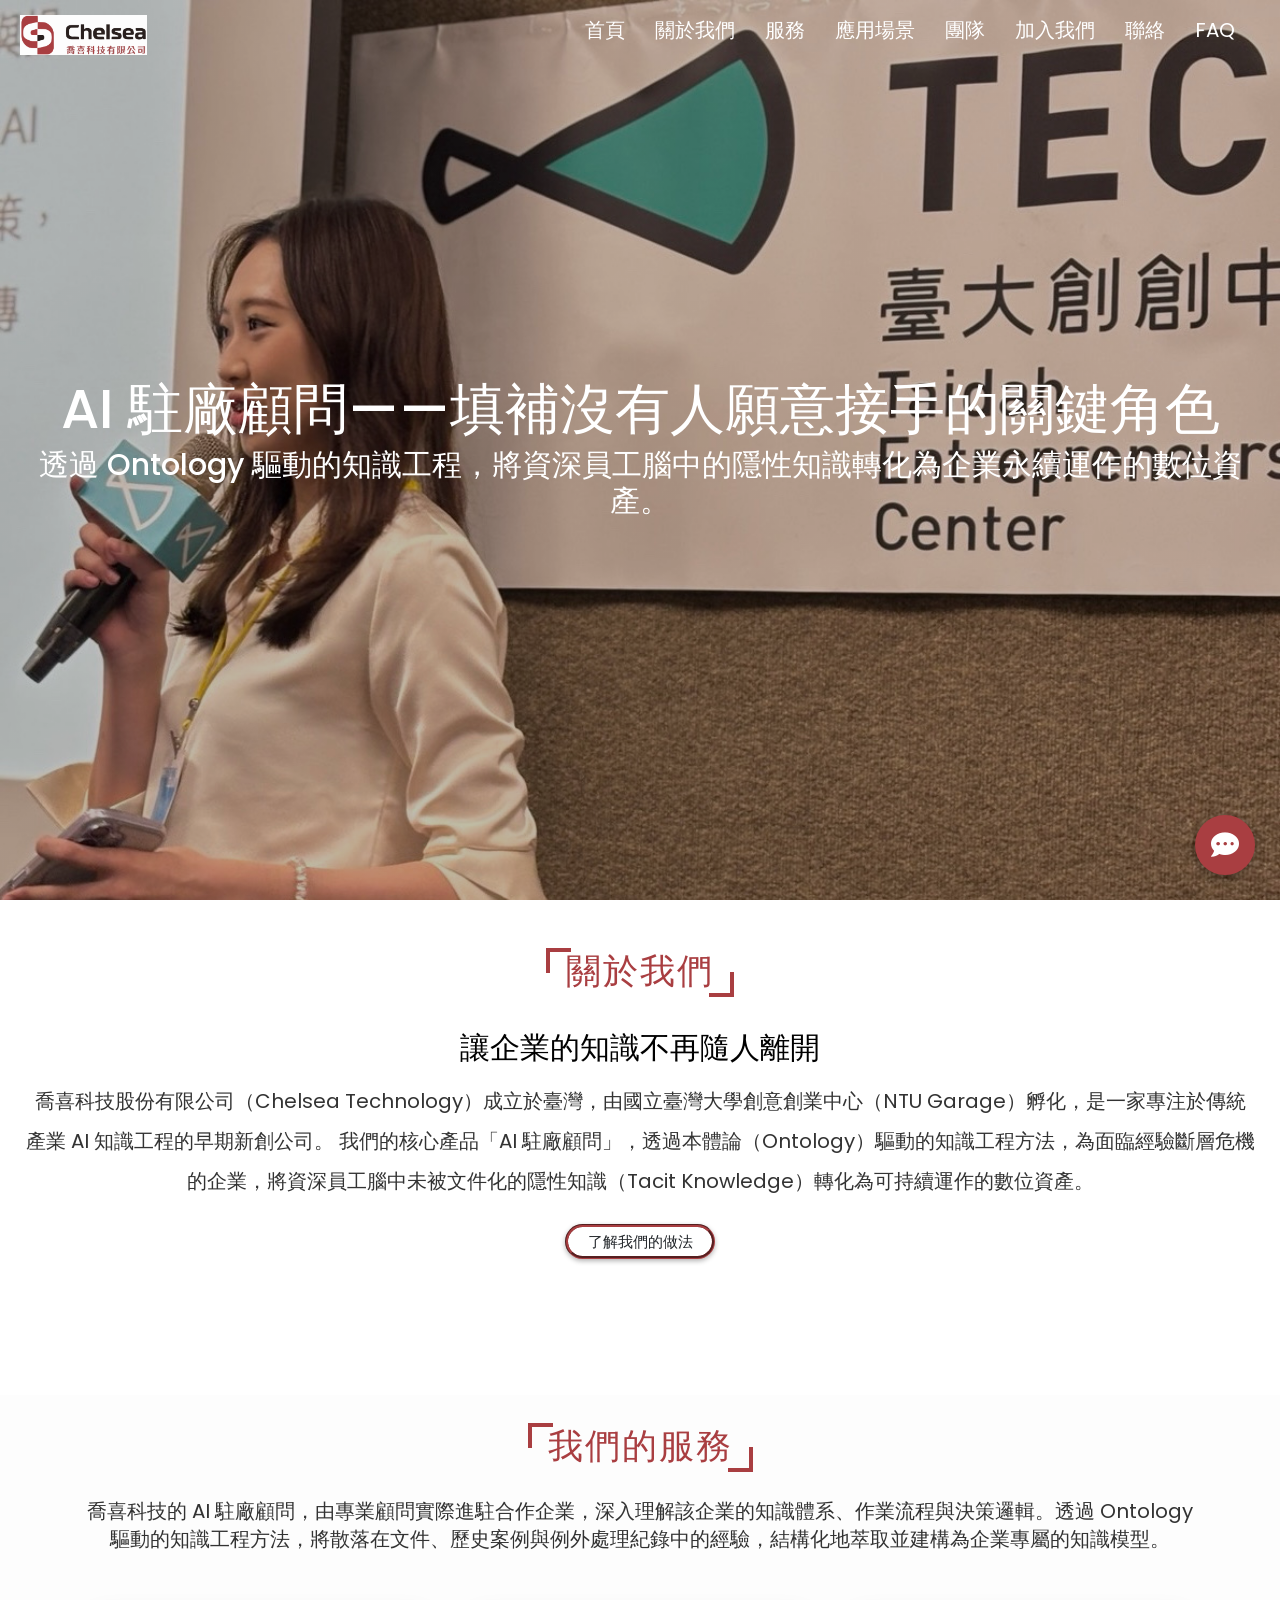
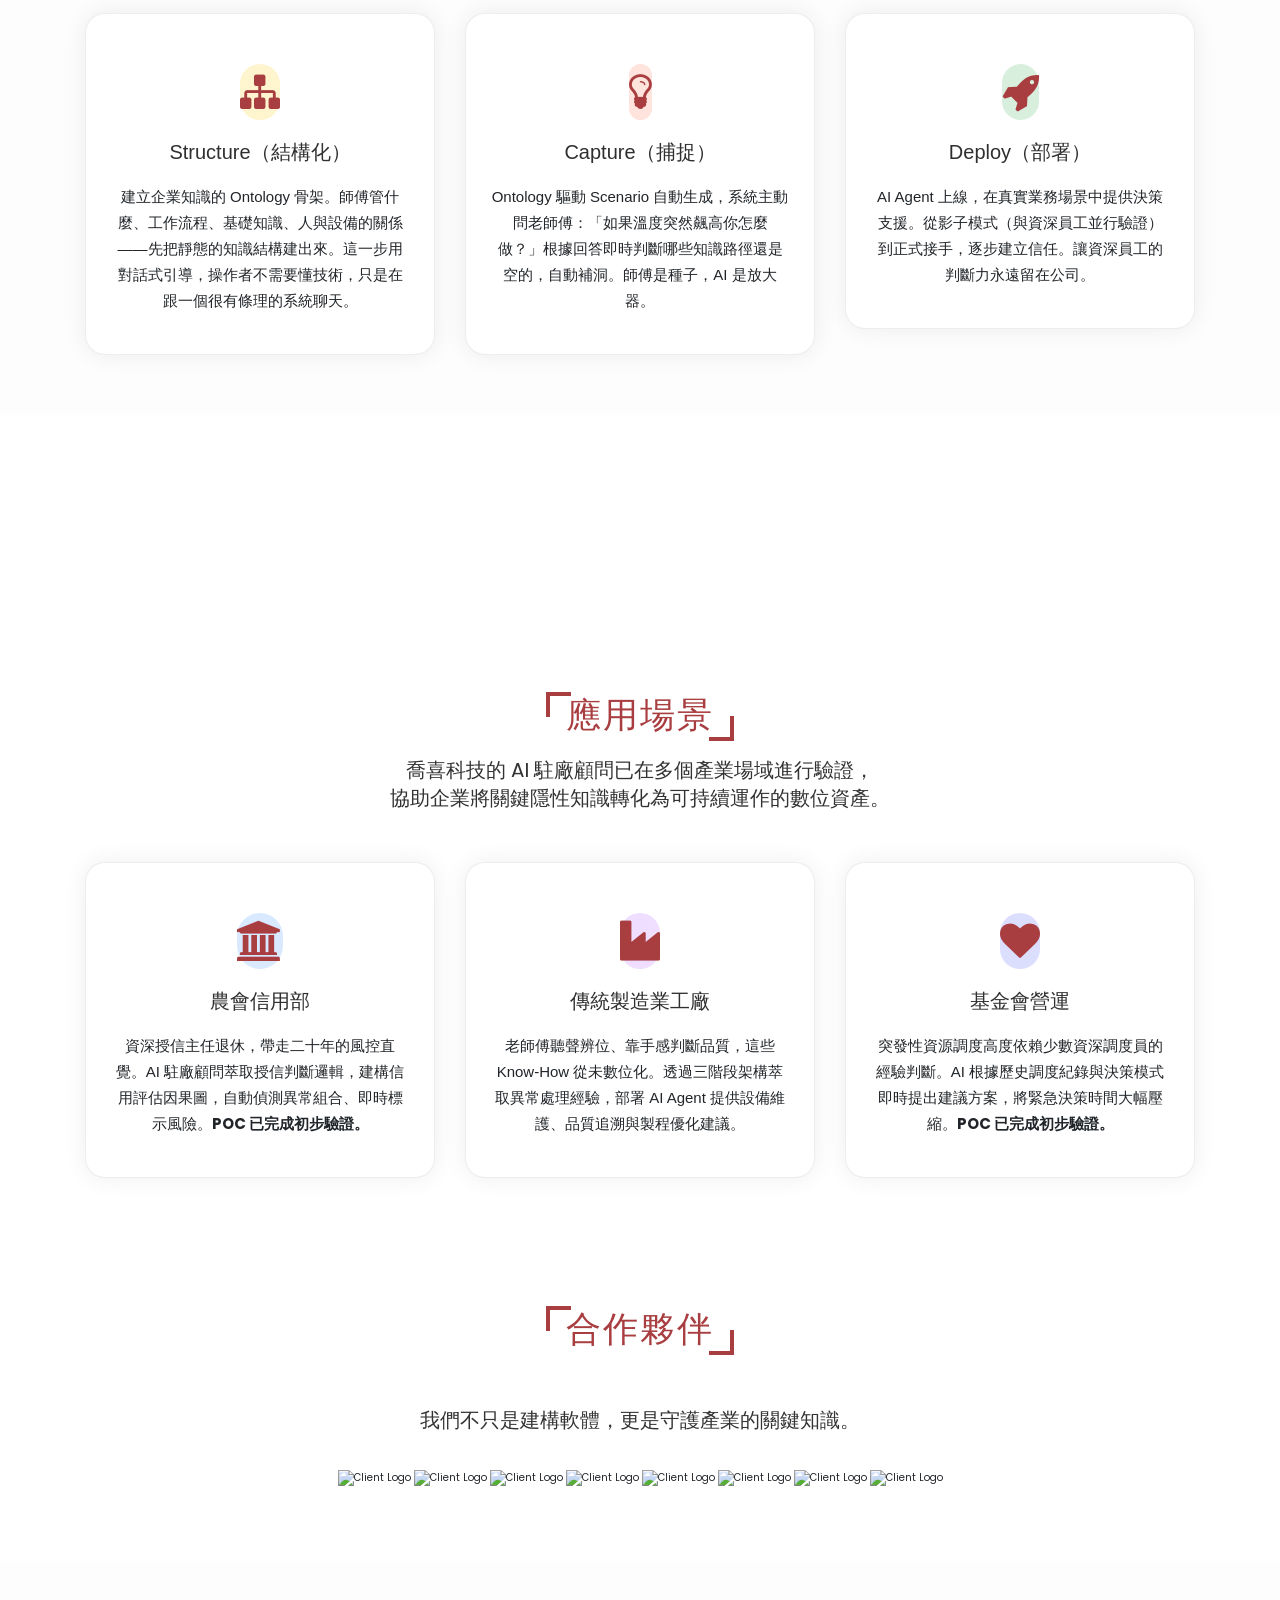
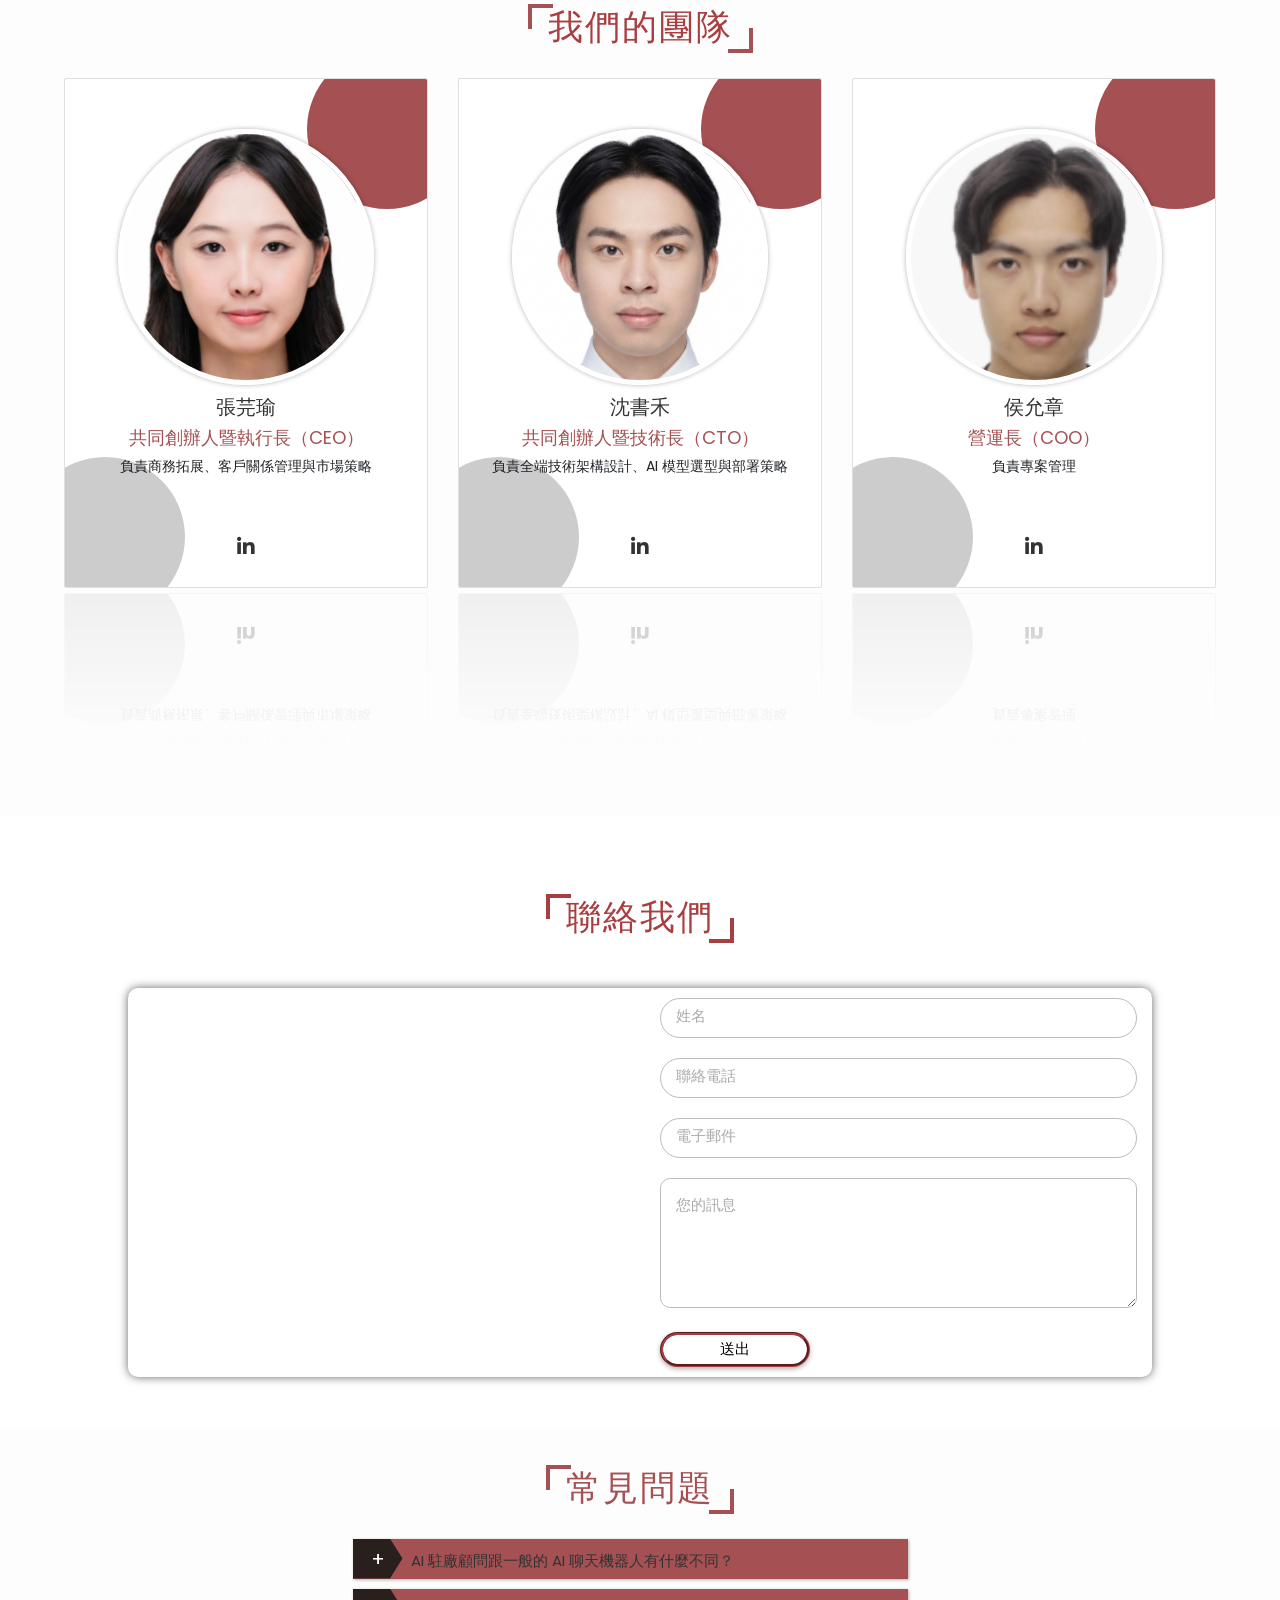
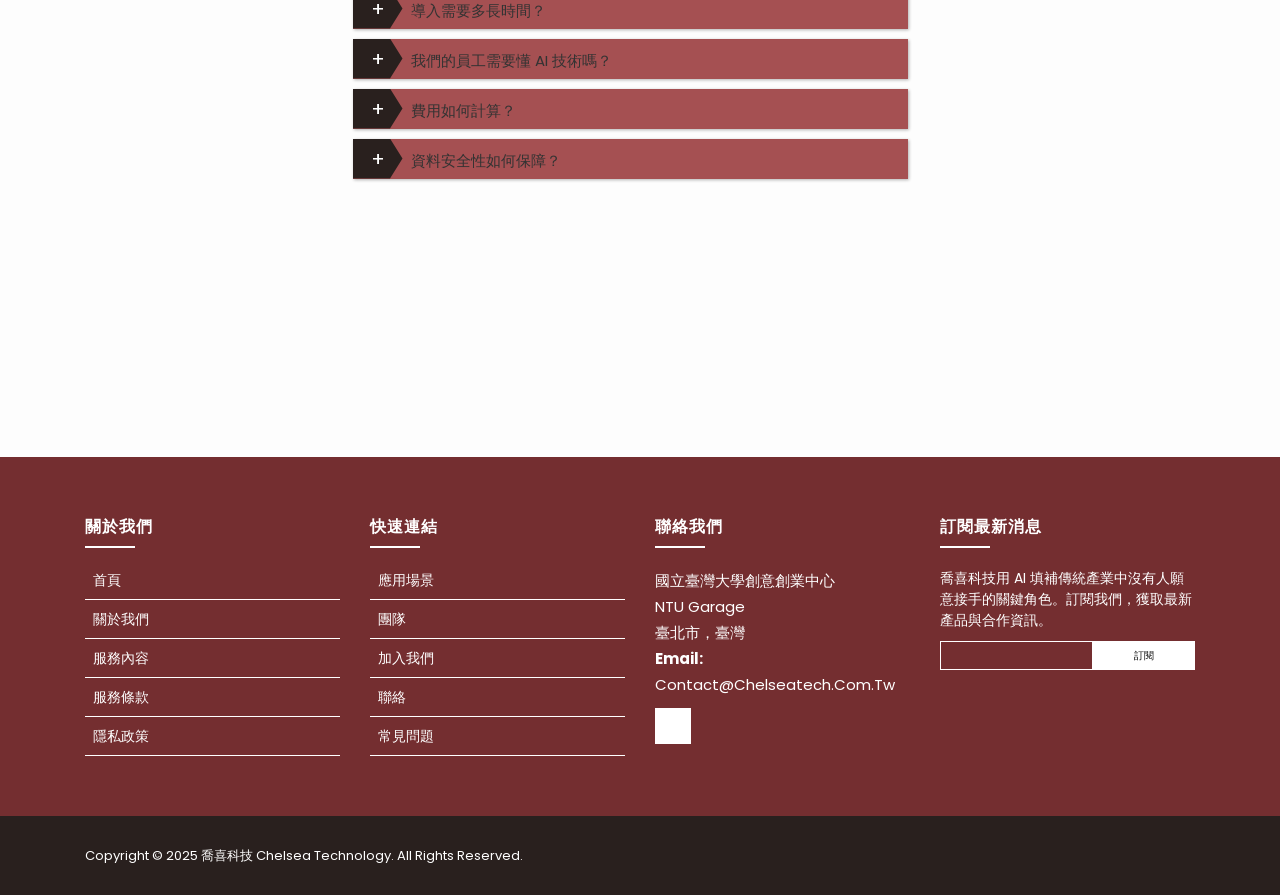
==== commit 949947f6: "Revert "聯絡表單實作：改用 Cloudflare Worker + Resend 寄信" This reverts commit 819855f5f01e42b3183522cc87cdac4" ====
--- a/index.html
+++ b/index.html
@@ -237,13 +237,12 @@
         <iframe src="https://www.google.com/maps/embed?pb=!1m18!1m12!1m3!1d3615.002!2d121.5397!3d25.0173!2m3!1f0!2f0!3f0!3m2!1i1024!2i768!4f13.1!3m3!1m2!1s0x3442a989d5c38f01%3A0x27b50e0f2bfc5a6a!2z5ZyL56uL6Ie654Gj5aSn5a245Yib5oSP5Ym15qWt5Lit5b-D!5e0!3m2!1szh-TW!2stw" width="100%" height="auto" style="border:0;" allowfullscreen="" loading="lazy"></iframe>
     </div>
     <div class="contact-form">
-        <form id="contactForm" onsubmit="submitContact(event)">
+        <form action="./contactme.php" method="POST">
             <input type="text" name="name" placeholder="姓名" class="contact-form-txt" required>
-            <input type="tel" id="phone" name="phone" placeholder="聯絡電話" class="contact-form-phone">
+            <input type="tel" id="phone" name="phone" pattern="[0-9]{10}" required placeholder="聯絡電話" maxlength="10" class="contact-form-phone">
             <input type="email" name="email" placeholder="電子郵件" class="contact-form-email" required>
             <textarea placeholder="您的訊息" name="message" class="contact-form-txtarea" required></textarea>
-            <input type="submit" value="送出" name="submit" class="contact-form-btn" id="contactBtn">
-            <p id="contactStatus" style="margin-top: 1rem; font-size: 1.4rem;"></p>
+            <input type="submit" value="送出" name="submit" class="contact-form-btn">
         </form>
     </div>
     </div>
@@ -511,46 +510,6 @@
   </style>
 
   <script>
-    async function submitContact(e) {
-      e.preventDefault();
-      const form = document.getElementById('contactForm');
-      const btn = document.getElementById('contactBtn');
-      const status = document.getElementById('contactStatus');
-
-      btn.disabled = true;
-      btn.value = '傳送中...';
-      status.textContent = '';
-
-      const data = {
-        name: form.name.value,
-        phone: form.phone.value,
-        email: form.email.value,
-        message: form.message.value,
-      };
-
-      try {
-        const res = await fetch('https://chels.jerry921214105033.workers.dev/contact', {
-          method: 'POST',
-          headers: { 'Content-Type': 'application/json' },
-          body: JSON.stringify(data),
-        });
-        const result = await res.json();
-        if (result.success) {
-          status.style.color = '#2e7d32';
-          status.textContent = '訊息已送出，我們會盡快回覆您！';
-          form.reset();
-        } else {
-          status.style.color = '#a93e41';
-          status.textContent = '送出失敗，請稍後再試或直接來信 river@thepraxisai.com';
-        }
-      } catch (err) {
-        status.style.color = '#a93e41';
-        status.textContent = '送出失敗，請稍後再試或直接來信 river@thepraxisai.com';
-      }
-      btn.disabled = false;
-      btn.value = '送出';
-    }
-
     const chatHistory = [];
 
     function toggleChat() {
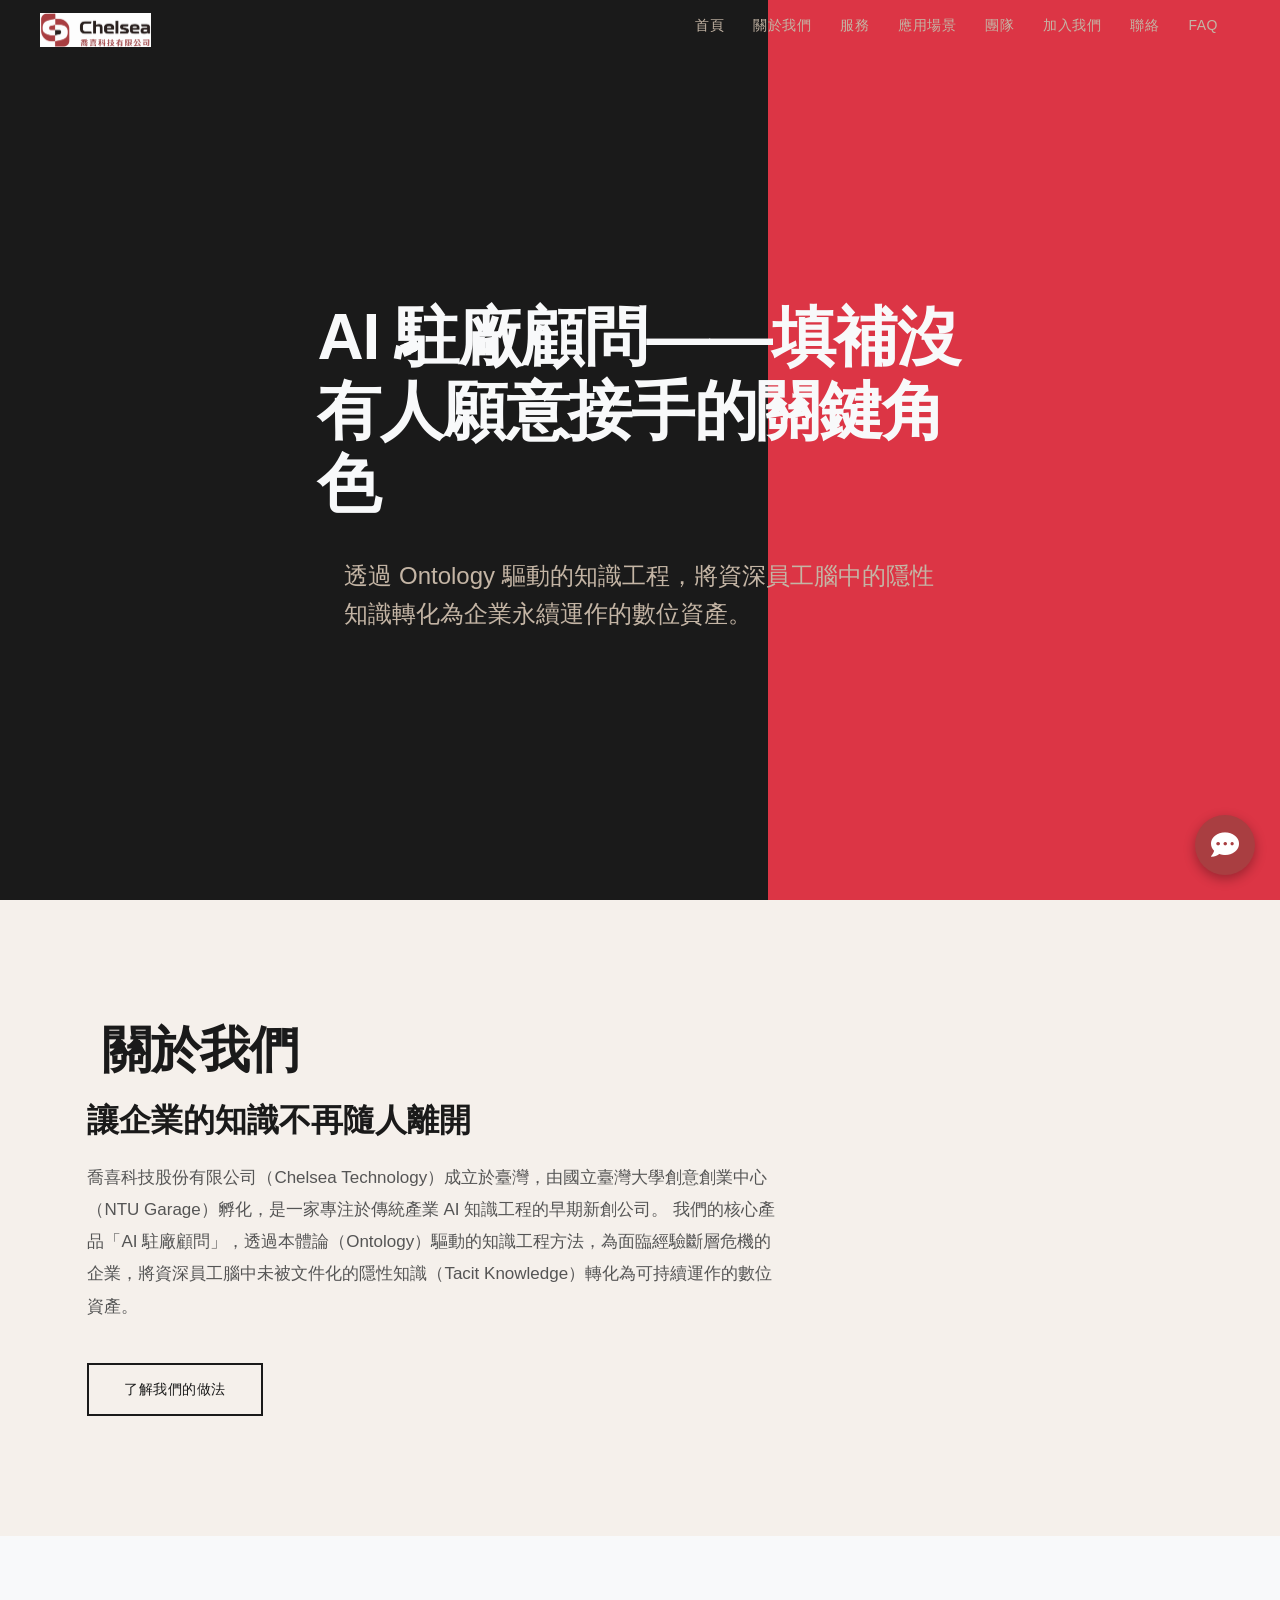
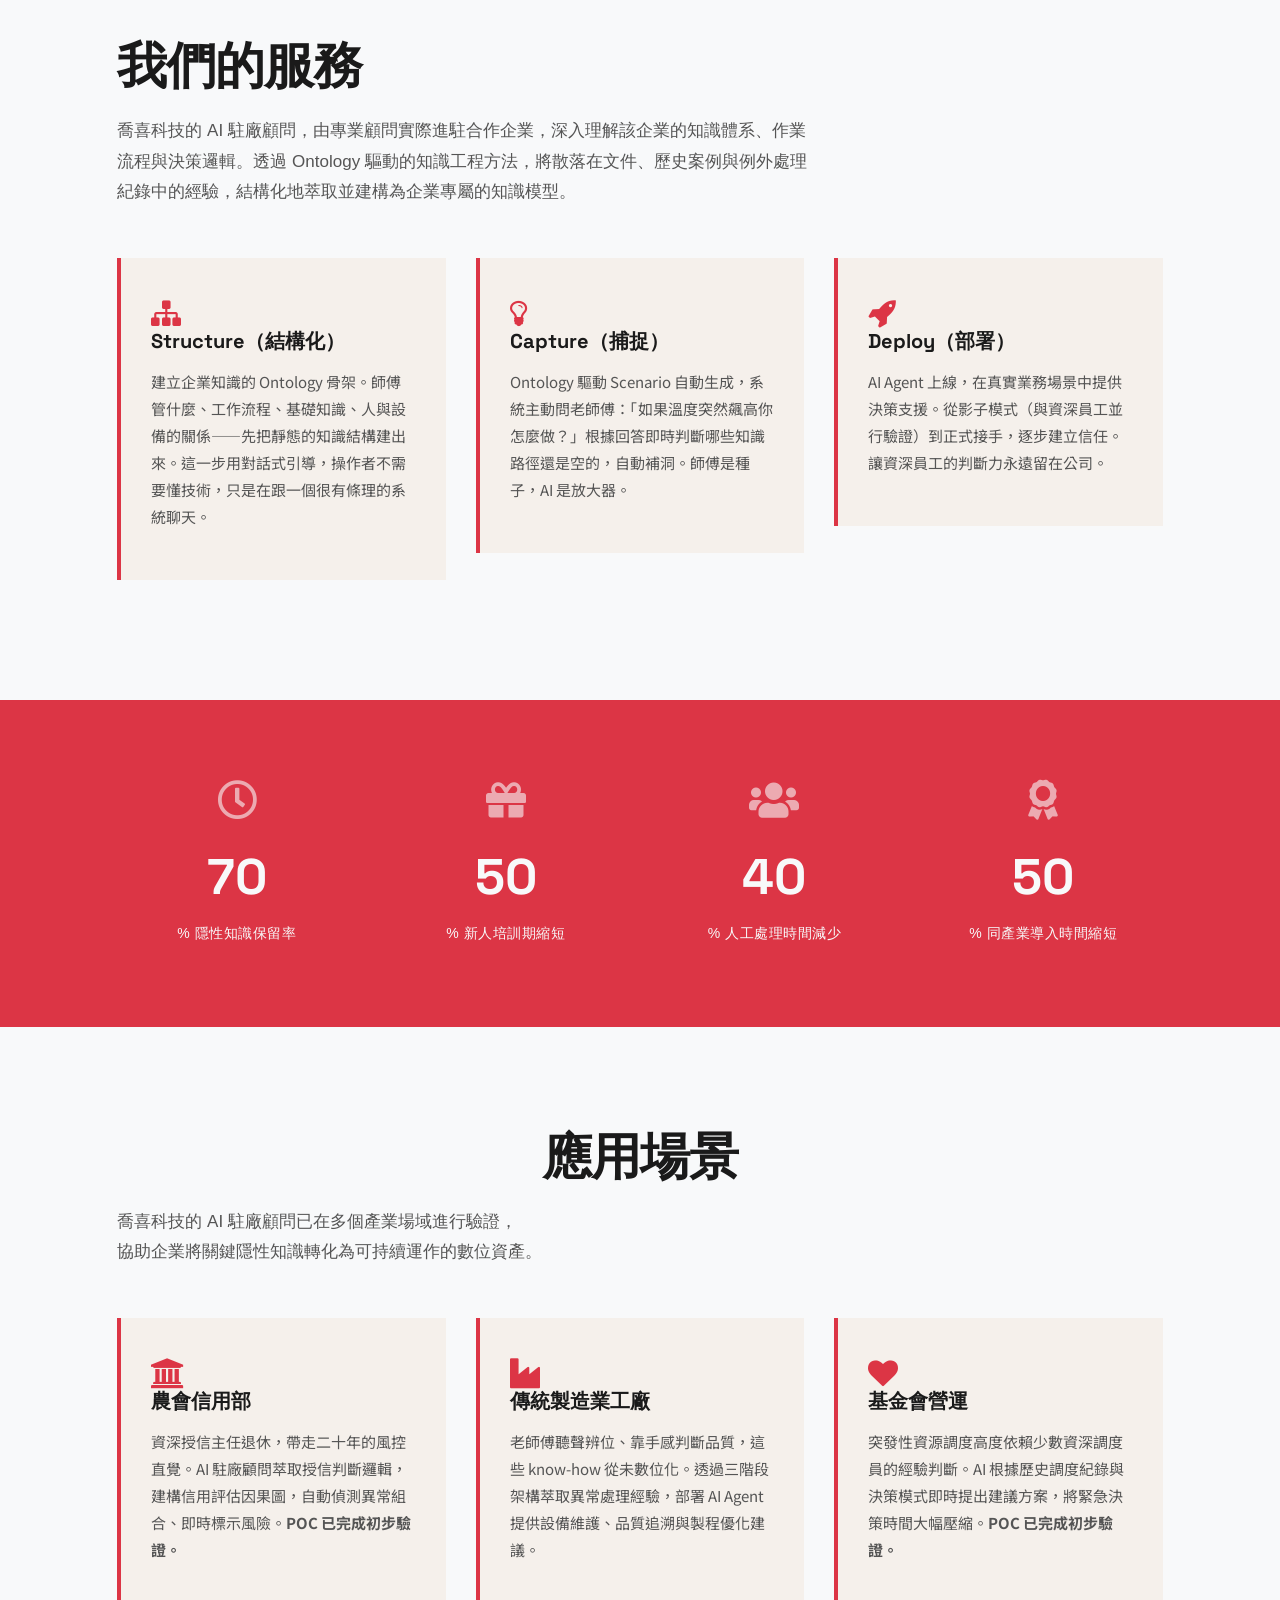
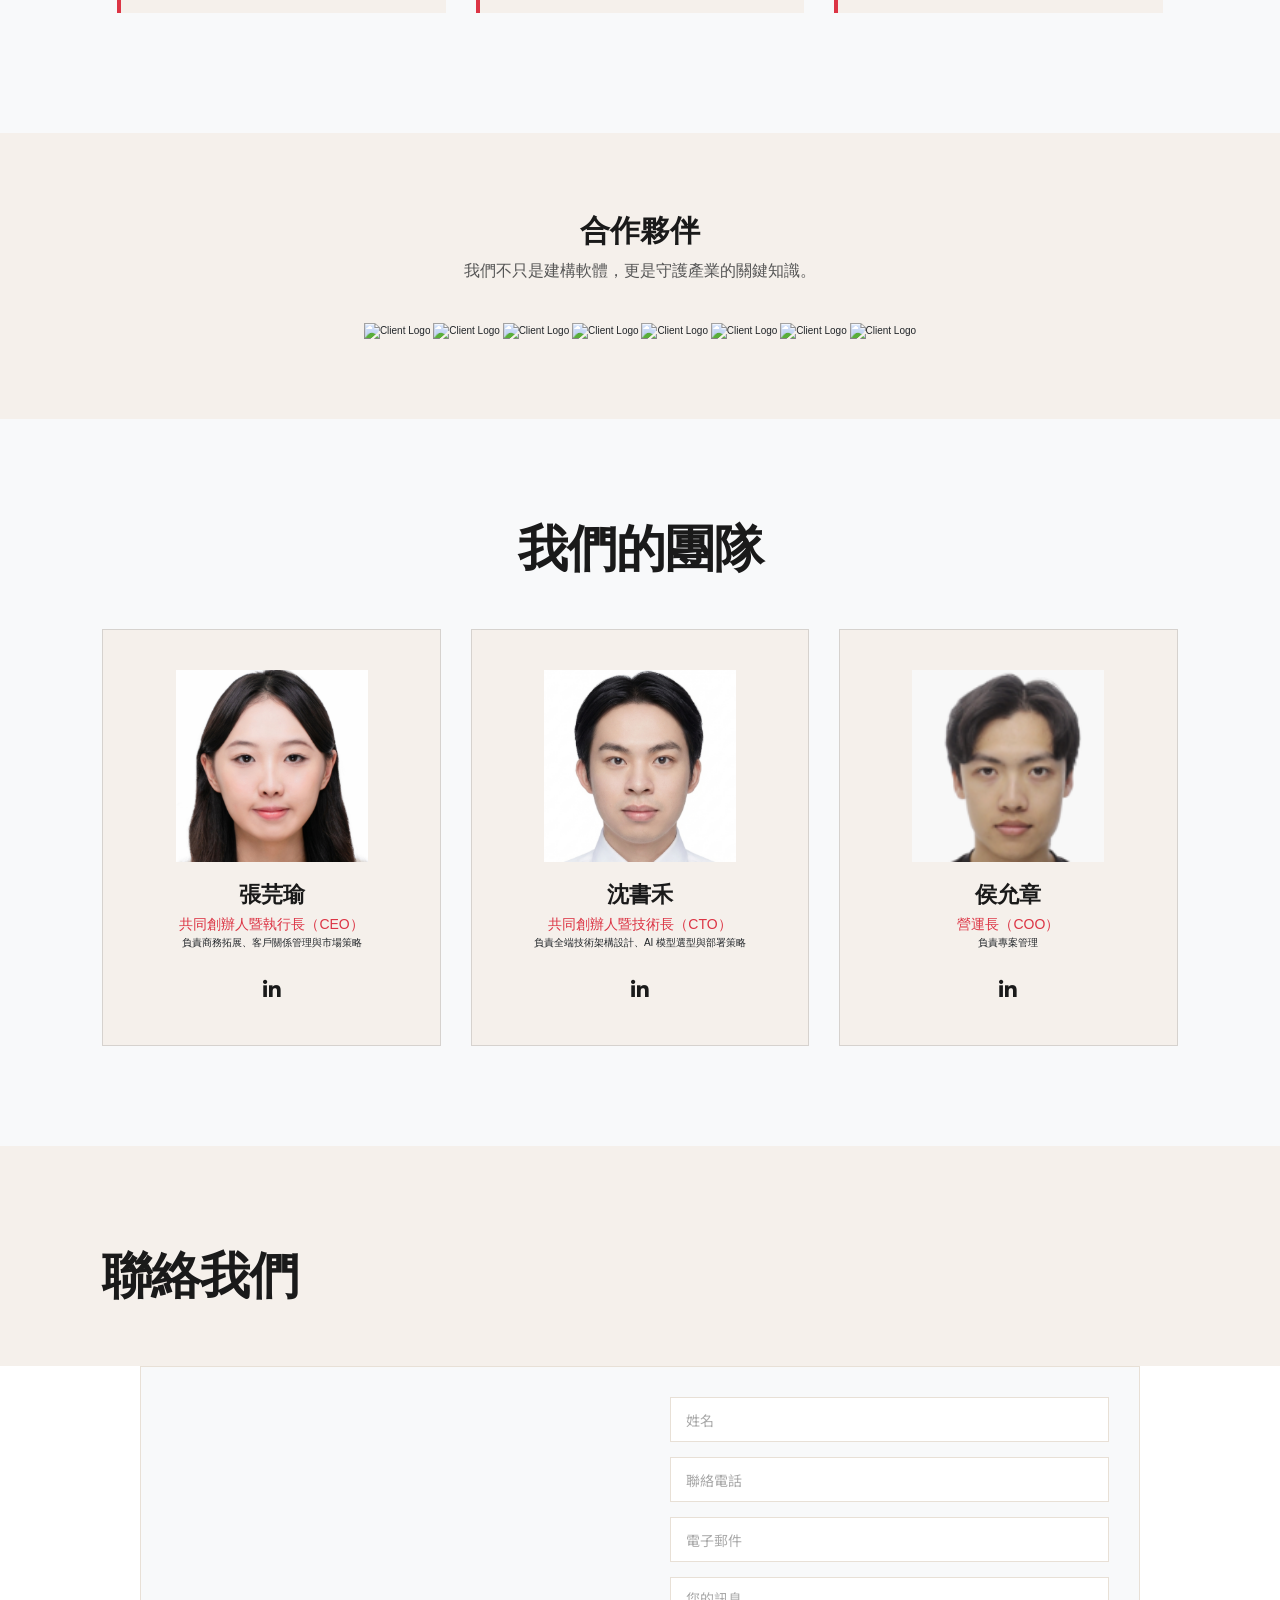
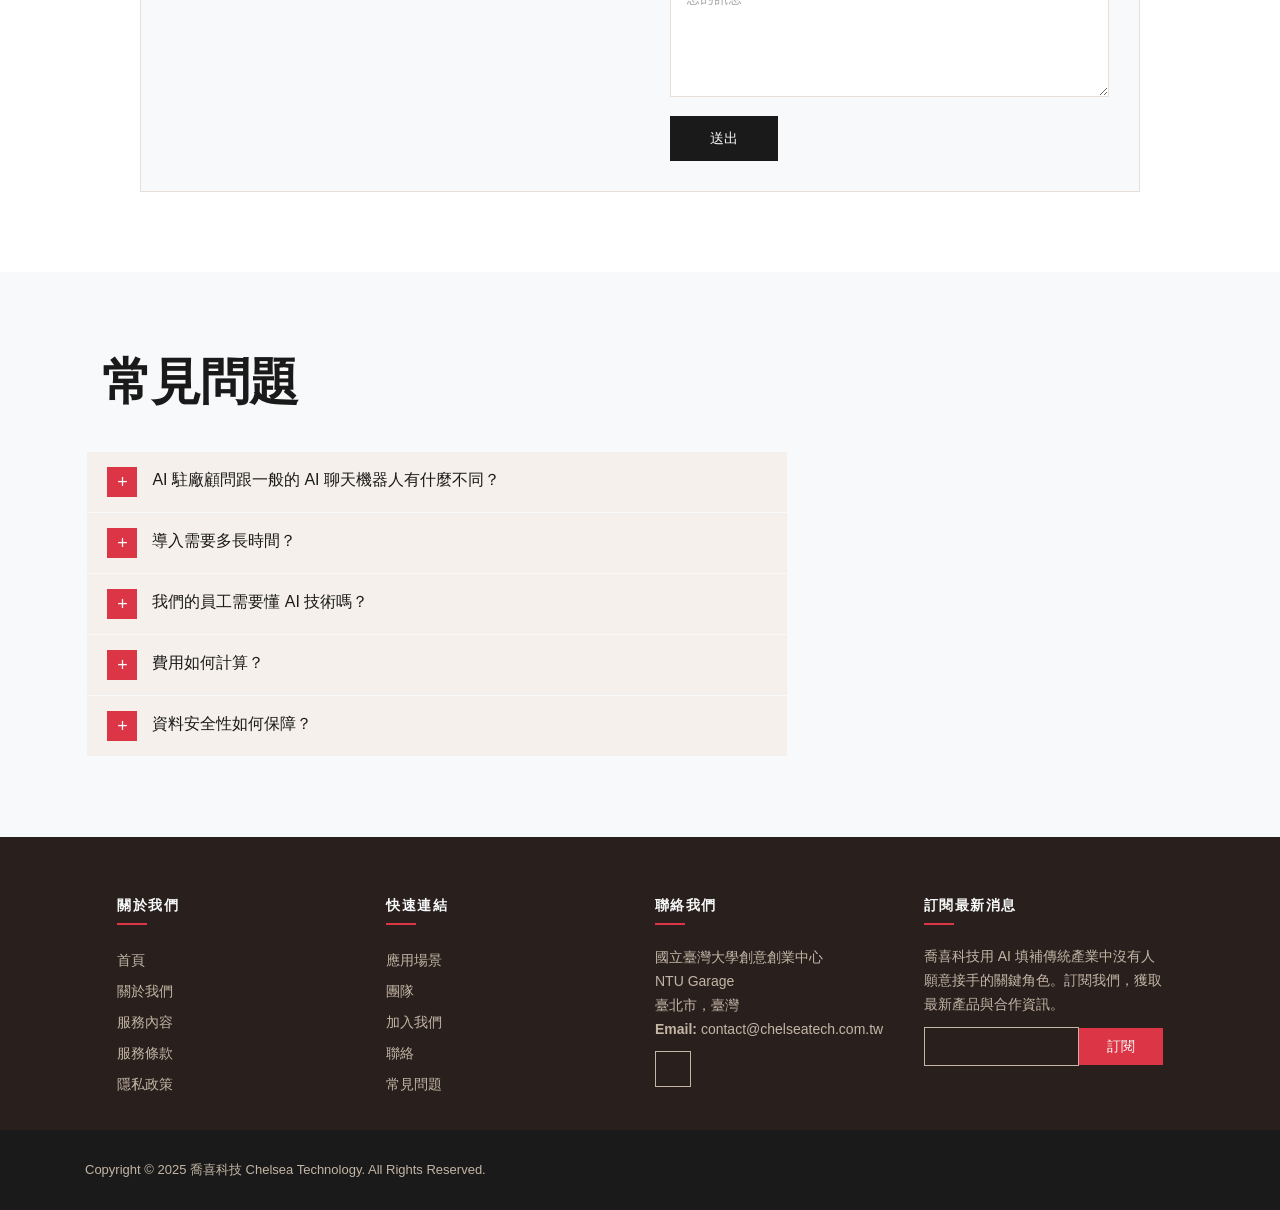
==== commit af93f6d5: "Merge 6a6d1f64a929e5e7e374b6a3fe5531f8f85c20cf into 949947f65c741cb1d5460fccb3e266dd3bad76c0" ====
--- a/index.html
+++ b/index.html
@@ -5,7 +5,7 @@
     <meta http-equiv="X-UA-Compatible" content="IE=edge">
     <meta name="viewport" content="width=device-width, initial-scale=1.0">
     <title>喬喜科技 Chelsea Technology</title>
-    <link rel="stylesheet" href="./css/style.css?v=3">
+    <link rel="stylesheet" href="./css/modern.css?v=1">
     <link rel="stylesheet" href="https://cdnjs.cloudflare.com/ajax/libs/font-awesome/5.15.3/css/all.min.css">
     <script src="https://cdnjs.cloudflare.com/ajax/libs/jquery/3.6.0/jquery.min.js"></script>
     <link rel="icon" href="./images/web-icon.png">
@@ -20,7 +20,7 @@
     <script src="./js/main.js"></script>
 </head>
 <body>
-    <header class="header" style="background-color: #29201e;">
+    <header class="header">
         <a href="#" class="logo"><img src="./images/web-icon.png" alt=""></a>
         <div class="fas fa-bars"></div>
         <nav class="navbar">
@@ -46,7 +46,7 @@
   </section>
 
   <section id="about" class="about">
-    <h1 class="heading" style="color: #a93e41; border-color: #a93e41;">關於我們</h1>
+    <h1 class="heading">關於我們</h1>
     <div class="row">
         <div class="content">
             <h3>讓企業的知識不再隨人離開</h3>
@@ -57,11 +57,11 @@
     </div>
   </section>
 
-  <div class="pt-5 pb-5" style="background-color: #fdfdfd;">
+  <div class="pt-5 pb-5">
     <div class="container">
       <div class="row">
         <div class="section-head col-sm-12" id="service">
-          <h1 style="color: #a93e41;">我們的服務</h1>
+          <h1>我們的服務</h1>
           <p>喬喜科技的 AI 駐廠顧問，由專業顧問實際進駐合作企業，深入理解該企業的知識體系、作業流程與決策邏輯。透過 Ontology 驅動的知識工程方法，將散落在文件、歷史案例與例外處理紀錄中的經驗，結構化地萃取並建構為企業專屬的知識模型。
             </p>
         </div>
@@ -119,7 +119,7 @@
     <div class="container">
       <div class="row">
         <div class="section-head-1 col-sm-12" style="text-align: center;">
-          <h4 style="margin-top: -5rem; color: #a93e41;" id="portfolio"><span>應用</span>場景</h4>
+          <h4 id="portfolio">應用場景</h4>
 
           <p>喬喜科技的 AI 駐廠顧問已在多個產業場域進行驗證，<br>協助企業將關鍵隱性知識轉化為可持續運作的數位資產。
             </p>
@@ -156,7 +156,7 @@
 <div class="clients mt-100">
     <div class="container">
         <div class="section-header">
-            <h2 style="color: #a93e41;">合作夥伴</h2>
+            <h2>合作夥伴</h2>
             <p>
                 我們不只是建構軟體，更是守護產業的關鍵知識。
             </p>
@@ -183,8 +183,8 @@
 <script src="lib/owlcarousel/owl.carousel.min.js"></script>
 <script src="lib/lightbox/js/lightbox.min.js"></script>
 
-<section class="team" style="margin-top: 7rem;">
-  <h1 class="heading" style="margin-top: -1.5rem; color: #a93e41;" id="team">我們的團隊</h1>
+<section class="team">
+  <h1 class="heading" id="team">我們的團隊</h1>
   <p></p>
   <div class="team-grid">
       <div class="card">
@@ -194,7 +194,7 @@
           <div class="info">
               <h3>張芫瑜</h3>
               <span>共同創辦人暨執行長（CEO）</span>
-              <p style="font-size: 1.4rem; margin-top: 0.5rem;">負責商務拓展、客戶關係管理與市場策略</p>
+              <p class="team-desc">負責商務拓展、客戶關係管理與市場策略</p>
               <div class="icons">
                   <a href="https://www.linkedin.com/" class="fab fa-linkedin"></a>
               </div>
@@ -207,7 +207,7 @@
           <div class="info">
               <h3>沈書禾</h3>
               <span>共同創辦人暨技術長（CTO）</span>
-              <p style="font-size: 1.4rem; margin-top: 0.5rem;">負責全端技術架構設計、AI 模型選型與部署策略</p>
+              <p class="team-desc">負責全端技術架構設計、AI 模型選型與部署策略</p>
               <div class="icons">
                   <a href="https://www.linkedin.com/" class="fab fa-linkedin"></a>
               </div>
@@ -220,7 +220,7 @@
           <div class="info">
               <h3>侯允章</h3>
               <span>營運長（COO）</span>
-              <p style="font-size: 1.4rem; margin-top: 0.5rem;">負責專案管理</p>
+              <p class="team-desc">負責專案管理</p>
               <div class="icons">
                   <a href="https://www.linkedin.com/" class="fab fa-linkedin"></a>
               </div>
@@ -230,7 +230,7 @@
 </section>
 
 <section id="contact" class="contact">
-    <h1 class="heading" style="color: #a93e41;">聯絡我們</h1>
+    <h1 class="heading">聯絡我們</h1>
 </section>
 <div class="contact-in">
     <div class="contact-map">
@@ -248,7 +248,7 @@
     </div>
 
     <section class="faq">
-      <h1 class="heading" style="margin-top: -2rem; color: #a55052;" id="faq">常見問題</h1>
+      <h1 class="heading" id="faq">常見問題</h1>
       <div class="row">
           <div class="accordion-container">
               <div class="accordion">
@@ -326,7 +326,7 @@
                       </ul>
                   </div>
 
-                  <div class="col-lg-3 col-md-6 footer-contact" style="font-size: 1.5rem;">
+                  <div class="col-lg-3 col-md-6 footer-contact">
                       <h4>聯絡我們</h4>
                       <p>
                           國立臺灣大學創意創業中心<br>
@@ -355,7 +355,7 @@
 
       <div class="container">
           <div class="row align-items-center">
-              <div class="col-md-6 copyright" style="color: #fff; font-size: 1.3rem;">
+              <div class="col-md-6 copyright">
                   Copyright &copy; 2025 喬喜科技 Chelsea Technology. All Rights Reserved.
               </div>
           </div>
--- a/css/modern.css
+++ b/css/modern.css
@@ -0,0 +1,929 @@
+@import url('https://fonts.googleapis.com/css2?family=Noto+Sans+TC:wght@300;400;500;700;900&family=Space+Grotesk:wght@300;400;500;600;700&display=swap');
+
+/* ========== RESET ========== */
+*, *::before, *::after {
+    margin: 0;
+    padding: 0;
+    box-sizing: border-box;
+}
+
+html {
+    font-size: 62.5%;
+    scroll-behavior: smooth;
+}
+
+body {
+    font-family: 'Noto Sans TC', 'Space Grotesk', sans-serif;
+    overflow-x: hidden;
+    color: #1a1a1a;
+    background: #f5f0eb;
+}
+
+/* ========== PALETTE (flat, no gradients) ========== */
+:root {
+    --ink: #1a1a1a;
+    --paper: #f5f0eb;
+    --red: #a93e41;
+    --red-dark: #742e30;
+    --warm-grey: #c4b5a5;
+    --light: #fff;
+    --block-dark: #29201e;
+    --block-cream: #e8e0d6;
+    --accent: #d4a574;
+}
+
+/* ========== HEADER ========== */
+.header {
+    position: fixed;
+    top: 0;
+    left: 0;
+    width: 100%;
+    z-index: 100;
+    background: var(--ink);
+    padding: 0 4rem;
+    height: 6rem;
+    display: flex;
+    align-items: center;
+    justify-content: space-between;
+}
+
+.header .logo {
+    flex-shrink: 0;
+}
+
+.header .logo img {
+    height: 3.5rem;
+    width: auto;
+    object-fit: contain;
+}
+
+.header .fa-bars {
+    color: var(--light);
+    cursor: pointer;
+    font-size: 2.4rem;
+    display: none;
+}
+
+.header .navbar ul {
+    list-style: none;
+    display: flex;
+    align-items: center;
+    gap: 0.5rem;
+}
+
+.header .navbar ul li a {
+    font-size: 1.4rem;
+    color: var(--warm-grey);
+    text-decoration: none;
+    text-transform: none;
+    letter-spacing: 0.05rem;
+    padding: 0.6rem 1.2rem;
+    transition: color 0.2s;
+    font-weight: 400;
+}
+
+.header .navbar ul li a:hover {
+    color: var(--light);
+}
+
+/* ========== HERO ========== */
+.home {
+    min-height: 100vh;
+    width: 100%;
+    background: var(--ink);
+    display: flex;
+    align-items: center;
+    justify-content: center;
+    flex-direction: column;
+    text-align: left;
+    padding: 12rem 8vw 8rem;
+    position: relative;
+    overflow: hidden;
+}
+
+.home::after {
+    content: '';
+    position: absolute;
+    top: 0;
+    right: 0;
+    width: 40%;
+    height: 100%;
+    background: var(--red);
+}
+
+.home h1 {
+    color: var(--light);
+    font-size: clamp(3.6rem, 5vw, 7rem);
+    font-weight: 900;
+    line-height: 1.15;
+    max-width: 60%;
+    position: relative;
+    z-index: 2;
+    letter-spacing: -0.02em;
+}
+
+.home h2 {
+    color: var(--warm-grey);
+    font-size: clamp(1.6rem, 2vw, 2.4rem);
+    font-weight: 300;
+    line-height: 1.6;
+    max-width: 55%;
+    margin-top: 3rem;
+    position: relative;
+    z-index: 2;
+}
+
+.home .wave { display: none; }
+
+/* ========== SECTION TITLES ========== */
+.section-label {
+    font-size: 1.2rem;
+    text-transform: uppercase;
+    letter-spacing: 0.4rem;
+    color: var(--red);
+    font-weight: 500;
+    margin-bottom: 1.5rem;
+}
+
+.heading, .section-head h1, .section-head-1 h4 {
+    font-size: clamp(3rem, 4vw, 5rem);
+    font-weight: 900;
+    color: var(--ink);
+    letter-spacing: -0.02em;
+    position: relative;
+    display: inline-block;
+    padding: 0;
+    margin: 0 0 2rem 0;
+}
+
+.heading::before, .heading::after,
+.section-head h1::before, .section-head h1::after,
+.section-head-1 h4::before, .section-head-1 h4::after {
+    display: none;
+}
+
+/* ========== ABOUT ========== */
+.about {
+    padding: 12rem 8vw;
+    background: var(--paper);
+    text-align: left;
+    display: flex;
+    flex-direction: column;
+    align-items: flex-start;
+}
+
+.about .row {
+    display: flex;
+    flex-direction: column;
+    padding: 0;
+    line-height: 1.8;
+}
+
+.about .row .content {
+    text-align: left;
+    max-width: 70rem;
+}
+
+.about .row .content h3 {
+    font-size: 3.2rem;
+    font-weight: 700;
+    color: var(--ink);
+    margin-bottom: 2rem;
+    line-height: 1.3;
+}
+
+.about .row .content p {
+    font-size: 1.7rem;
+    color: #555;
+    line-height: 1.9;
+    padding: 0;
+}
+
+.row .btn, .communicate .btn {
+    display: inline-block;
+    margin-top: 3rem;
+    padding: 1.4rem 3.5rem;
+    font-size: 1.4rem;
+    font-weight: 500;
+    color: var(--ink);
+    background: transparent;
+    border: 2px solid var(--ink);
+    border-radius: 0;
+    cursor: pointer;
+    transition: all 0.2s;
+    text-transform: none;
+    letter-spacing: 0.05rem;
+    box-shadow: none;
+    height: auto;
+    width: auto;
+}
+
+.row .btn:hover, .communicate .btn:hover {
+    background: var(--ink);
+    color: var(--light);
+}
+
+/* ========== SERVICES ========== */
+.section-head {
+    margin-bottom: 4rem;
+    text-align: left;
+    margin-top: 0;
+}
+
+.section-head p, .section-head-1 p {
+    font-size: 1.7rem;
+    color: #555;
+    line-height: 1.8;
+    text-align: left;
+    max-width: 70rem;
+}
+
+.pt-5.pb-5 {
+    padding: 10rem 8vw !important;
+    background: var(--light) !important;
+}
+
+.item {
+    background: var(--paper);
+    text-align: left;
+    padding: 4rem 3rem;
+    border-radius: 0;
+    border: none;
+    box-shadow: none;
+    margin-bottom: 2rem;
+    margin-top: 0;
+    transition: all 0.3s;
+    border-left: 4px solid var(--red);
+}
+
+.item:hover {
+    background: var(--block-cream);
+    box-shadow: none;
+    background-image: none;
+}
+
+.item:hover .item, .item:hover span.icon {
+    background: var(--light);
+}
+
+.item .icon {
+    font-size: 3rem;
+    margin-bottom: 2rem;
+    color: var(--red);
+    width: auto;
+    height: auto;
+    line-height: 1;
+    border-radius: 0;
+    background: none !important;
+}
+
+.item .feature_box_col_one,
+.item .feature_box_col_two,
+.item .feature_box_col_three,
+.item .feature_box_col_four,
+.item .feature_box_col_five,
+.item .feature_box_col_six {
+    background: none;
+    color: var(--red);
+}
+
+.item h6 {
+    font-size: 2rem;
+    font-weight: 700;
+    color: var(--ink);
+    margin-bottom: 1.5rem;
+    font-family: 'Space Grotesk', sans-serif;
+}
+
+.item p {
+    font-size: 1.5rem;
+    line-height: 1.8;
+    color: #555;
+    font-family: 'Noto Sans TC', sans-serif;
+}
+
+.item:hover h6, .item:hover p {
+    color: var(--ink);
+}
+
+/* ========== COUNTERS ========== */
+.counters {
+    background: var(--red);
+    color: var(--light);
+    padding: 8rem 8vw;
+    background-image: none;
+    background-attachment: unset;
+}
+
+.counters .container {
+    display: grid;
+    grid-template-columns: repeat(4, 1fr);
+    grid-gap: 3rem;
+    text-align: center;
+}
+
+.counters i {
+    color: var(--light);
+    opacity: 0.6;
+    margin-bottom: 1rem;
+}
+
+.counters .counter {
+    font-size: 5rem;
+    font-weight: 900;
+    margin: 1rem 0;
+    font-family: 'Space Grotesk', sans-serif;
+}
+
+.counters h3 {
+    font-size: 1.4rem;
+    font-weight: 300;
+    text-transform: none;
+    letter-spacing: 0.05rem;
+}
+
+/* ========== PORTFOLIO / USE CASES ========== */
+.section-head-1 {
+    margin-bottom: 4rem;
+    text-align: left;
+}
+
+/* ========== CTA ========== */
+.communicate {
+    background: var(--ink);
+    color: var(--light);
+    padding: 10rem 8vw;
+    text-align: left;
+    background-image: none;
+    background-attachment: unset;
+    min-height: auto;
+}
+
+.communicate h3 {
+    font-size: clamp(2.8rem, 3.5vw, 4.5rem);
+    font-weight: 700;
+    margin: 0 0 2rem 0;
+    line-height: 1.3;
+    max-width: 60rem;
+}
+
+.communicate p {
+    font-size: 1.8rem;
+    font-weight: 300;
+    color: var(--warm-grey);
+    margin-bottom: 3rem;
+}
+
+.communicate .btn {
+    border-color: var(--light);
+    color: var(--light);
+}
+
+.communicate .btn:hover {
+    background: var(--light);
+    color: var(--ink);
+}
+
+/* ========== CLIENTS ========== */
+.clients {
+    padding: 8rem 8vw;
+    text-align: center;
+    margin: 0;
+    background: var(--paper);
+}
+
+.clients .section-header h2 {
+    font-size: 3rem;
+    font-weight: 900;
+    color: var(--ink);
+    padding: 0;
+    margin: 0 0 1rem 0;
+}
+
+.clients .section-header h2::before,
+.clients .section-header h2::after {
+    display: none;
+}
+
+.clients .section-header p {
+    font-size: 1.6rem;
+    color: #555;
+    padding: 0;
+    margin: 0 0 4rem 0;
+}
+
+.clients .owl-dot.active { background-color: var(--red); }
+
+/* ========== TEAM ========== */
+.team {
+    min-width: 100%;
+    min-height: auto;
+    text-align: center;
+    background: var(--light);
+    padding: 10rem 8vw;
+    margin: 0 !important;
+}
+
+.team .heading {
+    color: var(--ink) !important;
+    font-size: clamp(3rem, 4vw, 5rem);
+    padding: 0;
+    margin: 0 0 4rem 0;
+}
+
+.team .heading::before, .team .heading::after { display: none; }
+
+.team .team-grid {
+    display: flex;
+    justify-content: center;
+    align-items: stretch;
+    gap: 3rem;
+    padding: 0;
+    flex-wrap: wrap;
+}
+
+.team .team-grid .card {
+    flex: 1 1 0;
+    max-width: 33%;
+    min-width: 28rem;
+    background: var(--paper);
+    text-align: center;
+    padding: 4rem 2rem;
+    position: relative;
+    overflow: hidden;
+    border-radius: 0;
+    -webkit-box-reflect: none;
+    transition: 0.3s;
+}
+
+.team .team-grid .card:hover {
+    transform: translateY(-5px);
+    cursor: pointer;
+}
+
+.team .team-grid .card::before, .team .team-grid .card::after {
+    display: none;
+}
+
+.team .team-grid .card .image {
+    margin: 0 0 2rem 0;
+    padding: 0;
+}
+
+.team .team-grid .card .image img {
+    height: clamp(16rem, 15vw, 22rem);
+    width: clamp(16rem, 15vw, 22rem);
+    border-radius: 0;
+    border: none;
+    box-shadow: none;
+    object-fit: cover;
+}
+
+.team .team-grid .card .info h3 {
+    font-size: 2.2rem;
+    color: var(--ink);
+    font-weight: 700;
+}
+
+.team .team-grid .card .info span {
+    font-size: 1.4rem;
+    color: var(--red);
+    font-weight: 500;
+}
+
+.team .team-grid .card .info .icons a {
+    margin-top: 1.5rem;
+    font-size: 2rem;
+    color: var(--ink);
+    padding: 0.5rem;
+}
+
+.team .team-grid .card .info .icons .fa-linkedin:hover {
+    color: var(--red);
+    text-decoration: none;
+}
+
+/* ========== CONTACT ========== */
+.contact {
+    text-align: left;
+    padding: 10rem 8vw 2rem;
+    background: var(--paper);
+}
+
+.contact .heading {
+    color: var(--ink) !important;
+    margin-bottom: 4rem;
+    padding: 0;
+}
+
+.contact-in {
+    width: 80%;
+    max-width: 100rem;
+    margin: 0 auto 8rem;
+    display: flex;
+    flex-wrap: wrap;
+    padding: 0;
+    border-radius: 0;
+    background: var(--light);
+    box-shadow: none;
+    border: 1px solid var(--block-cream);
+}
+
+.contact-map { flex: 50%; }
+.contact-map iframe { width: 100%; height: 100%; min-height: 35rem; }
+.contact-form { flex: 50%; padding: 3rem; }
+
+.contact-form-txt,
+.contact-form-email,
+.contact-form-phone {
+    width: 100%;
+    height: 4.5rem;
+    color: var(--ink);
+    border: 1px solid var(--block-cream);
+    border-radius: 0;
+    outline: none;
+    margin-bottom: 1.5rem;
+    padding: 1rem 1.5rem;
+    font-size: 1.5rem;
+    margin-left: 0;
+    font-family: 'Noto Sans TC', sans-serif;
+}
+
+.contact-form-txtarea {
+    width: 100%;
+    height: 12rem;
+    color: var(--ink);
+    border: 1px solid var(--block-cream);
+    border-radius: 0;
+    outline: none;
+    margin-bottom: 1.5rem;
+    padding: 1rem 1.5rem;
+    font-size: 1.5rem;
+    margin-left: 0;
+    font-family: 'Noto Sans TC', sans-serif;
+}
+
+.contact-form-btn {
+    display: inline-block;
+    padding: 1.2rem 4rem;
+    font-size: 1.4rem;
+    color: var(--light);
+    background: var(--ink);
+    border: none;
+    border-radius: 0;
+    cursor: pointer;
+    transition: background 0.2s;
+    margin-left: 0;
+    height: auto;
+    width: auto;
+    box-shadow: none;
+}
+
+.contact-form-btn:hover {
+    background: var(--red);
+    color: var(--light);
+}
+
+.contact-form-txt::placeholder,
+.contact-form-email::placeholder,
+.contact-form-phone::placeholder,
+.contact-form-txtarea::placeholder {
+    color: #aaa;
+    font-size: 1.4rem;
+}
+
+/* ========== FAQ ========== */
+.faq {
+    padding: 8rem 8vw;
+    background: var(--light);
+    text-align: left;
+    min-height: auto;
+    width: 100%;
+}
+
+.faq .heading {
+    color: var(--ink) !important;
+    padding: 0;
+    margin: 0 0 4rem 0;
+}
+
+.faq .row {
+    display: flex;
+    justify-content: flex-start;
+    padding: 0;
+}
+
+.faq .row .accordion-container {
+    width: 70rem;
+    max-width: 100%;
+    text-align: left;
+}
+
+.faq .row .accordion { margin: 0; }
+
+.faq .row .accordion-container .accordion .accordion-header {
+    background: var(--paper);
+    margin: 0 0 1px 0;
+    box-shadow: none;
+    cursor: pointer;
+    padding: 1.5rem 2rem;
+    display: flex;
+    align-items: center;
+}
+
+.faq .row .accordion-container .accordion .accordion-header span {
+    display: inline-flex;
+    align-items: center;
+    justify-content: center;
+    height: 3rem;
+    width: 3rem;
+    min-width: 3rem;
+    line-height: 3rem;
+    font-size: 1.8rem;
+    background: var(--red);
+    color: var(--light);
+    clip-path: none;
+    margin-right: 1.5rem;
+}
+
+.faq .row .accordion-container .accordion .accordion-header h3 {
+    display: inline;
+    color: var(--ink);
+    font-weight: 500;
+    font-size: 1.6rem;
+    padding: 0;
+}
+
+.faq .row .accordion-container .accordion .accordion-body {
+    padding: 2rem;
+    color: #555;
+    box-shadow: none;
+    background: var(--light);
+    font-size: 1.5rem;
+    display: none;
+    margin: 0;
+    border-left: 3px solid var(--red);
+    line-height: 1.8;
+}
+
+/* ========== FOOTER ========== */
+.footer {
+    position: relative;
+    padding: 0 0 3rem 0;
+    background: var(--ink);
+}
+
+.footer .footer-top {
+    background: var(--block-dark);
+    padding: 6rem 8vw 3rem;
+}
+
+.footer .footer-top h4 {
+    font-size: 1.4rem;
+    font-weight: 700;
+    color: var(--light);
+    text-transform: uppercase;
+    letter-spacing: 0.15rem;
+    position: relative;
+    padding-bottom: 1.2rem;
+    margin-bottom: 2rem;
+}
+
+.footer .footer-top h4::before {
+    content: '';
+    position: absolute;
+    left: 0;
+    bottom: 0;
+    height: 0;
+    width: 3rem;
+    border-bottom: 2px solid var(--red);
+}
+
+.footer .footer-top .footer-links ul {
+    list-style: none;
+    padding: 0;
+    margin: 0;
+}
+
+.footer .footer-top .footer-links ul li {
+    border-bottom: none;
+    padding: 0.5rem 0;
+}
+
+.footer .footer-top .footer-links ul i {
+    display: none;
+}
+
+.footer .footer-top .footer-links ul a {
+    font-size: 1.4rem;
+    color: var(--warm-grey);
+    text-decoration: none;
+    transition: color 0.2s;
+}
+
+.footer .footer-top .footer-links ul a:hover {
+    color: var(--light);
+}
+
+.footer .footer-top .footer-contact p {
+    color: var(--warm-grey);
+    line-height: 2.4rem;
+    font-size: 1.4rem;
+}
+
+.footer .footer-top .social-links a {
+    font-size: 1.6rem;
+    display: inline-flex;
+    align-items: center;
+    justify-content: center;
+    background: transparent;
+    color: var(--warm-grey);
+    width: 3.6rem;
+    height: 3.6rem;
+    border: 1px solid var(--warm-grey);
+    transition: all 0.2s;
+}
+
+.footer .footer-top .social-links a:hover {
+    background: var(--red);
+    color: var(--light);
+    border-color: var(--red);
+}
+
+.footer .footer-top .footer-newsletter p {
+    color: var(--warm-grey);
+    font-size: 1.4rem;
+    line-height: 1.7;
+}
+
+.footer .footer-top .footer-newsletter input[type="email"] {
+    padding: 0.8rem 1.2rem;
+    width: 65%;
+    border: 1px solid var(--warm-grey);
+    background: transparent;
+    color: var(--light);
+    font-size: 1.4rem;
+}
+
+.footer .footer-top .footer-newsletter input[type="submit"] {
+    border: none;
+    width: 35%;
+    padding: 0.8rem 0;
+    text-align: center;
+    color: var(--light);
+    background: var(--red);
+    cursor: pointer;
+    font-size: 1.4rem;
+    transition: background 0.2s;
+}
+
+.footer .footer-top .footer-newsletter input[type="submit"]:hover {
+    background: var(--red-dark);
+}
+
+.footer .copyright {
+    text-align: center;
+    padding-top: 3rem;
+    color: var(--warm-grey);
+    font-size: 1.3rem;
+}
+
+/* ========== BACK TO TOP ========== */
+.back-to-top {
+    position: fixed;
+    display: none;
+    background: var(--ink);
+    color: var(--light);
+    width: 4rem;
+    height: 4rem;
+    text-align: center;
+    line-height: 1;
+    font-size: 3.5rem;
+    right: 1.5rem;
+    bottom: 1.5rem;
+    z-index: 9;
+}
+
+.back-to-top i { color: var(--light); }
+.back-to-top i:hover { color: var(--red); }
+
+/* ========== OWL DOTS ========== */
+.testimonials .owl-dot.active,
+.clients .owl-dot.active {
+    background-color: var(--red);
+}
+
+/* ========== RESPONSIVE ========== */
+@media (max-width: 700px) {
+    .counters .container {
+        grid-template-columns: repeat(2, 1fr);
+    }
+    .counters .container > div:nth-of-type(1),
+    .counters .container > div:nth-of-type(2) {
+        border-bottom: 1px solid rgba(255,255,255,0.2);
+        padding-bottom: 2rem;
+    }
+}
+
+@media (max-width: 1000px) {
+    html { font-size: 55%; }
+
+    .header {
+        padding: 0 2rem;
+    }
+
+    .header .fa-bars {
+        display: block;
+    }
+
+    .header .navbar {
+        position: fixed;
+        top: -120%;
+        left: 0;
+        height: auto;
+        width: 100%;
+        background: var(--ink);
+        z-index: 1000;
+        border-top: 1px solid rgba(255,255,255,0.1);
+        transition: top 0.3s;
+    }
+
+    .header .navbar ul {
+        flex-direction: column;
+        padding: 2rem 0;
+    }
+
+    .header .navbar ul li { margin: 0.8rem 0; }
+
+    .header .navbar ul li a {
+        color: var(--warm-grey);
+        font-size: 1.8rem;
+    }
+
+    .header .fa-times { transform: rotate(90deg); }
+    .header .nav-toggle { top: 6rem; }
+
+    .home {
+        padding: 10rem 6vw 6rem;
+    }
+
+    .home::after {
+        width: 100%;
+        height: 30%;
+        top: auto;
+        bottom: 0;
+    }
+
+    .home h1 {
+        max-width: 100%;
+        font-size: 3.6rem;
+    }
+
+    .home h2 {
+        max-width: 100%;
+        font-size: 1.6rem;
+    }
+
+    .about { padding: 8rem 6vw; }
+
+    .about .row .content h3 { font-size: 2.4rem; }
+    .about .row .content p { font-size: 1.5rem; }
+
+    .pt-5.pb-5 { padding: 6rem 4vw !important; }
+
+    .communicate { padding: 6rem 6vw; }
+    .communicate h3 { font-size: 2.4rem; }
+
+    .team { padding: 6rem 4vw; }
+
+    .team .team-grid {
+        padding: 0 1rem;
+        gap: 2rem;
+    }
+
+    .team .team-grid .card {
+        min-width: auto;
+        max-width: none;
+        width: 100%;
+        flex: none;
+    }
+
+    .team .team-grid .card .image img {
+        height: 16rem;
+        width: 16rem;
+    }
+
+    .contact { padding: 6rem 4vw 2rem; }
+    .contact-in { width: 100%; }
+    .contact-map { flex: 100%; }
+    .contact-form { flex: 100%; }
+
+    .faq { padding: 6rem 4vw; }
+    .faq .row .accordion-container { width: 100%; }
+
+    .footer .footer-top { padding: 4rem 4vw 2rem; }
+}
+
+@media (min-width: 768px) {
+    .footer .copyright { text-align: left; }
+}
